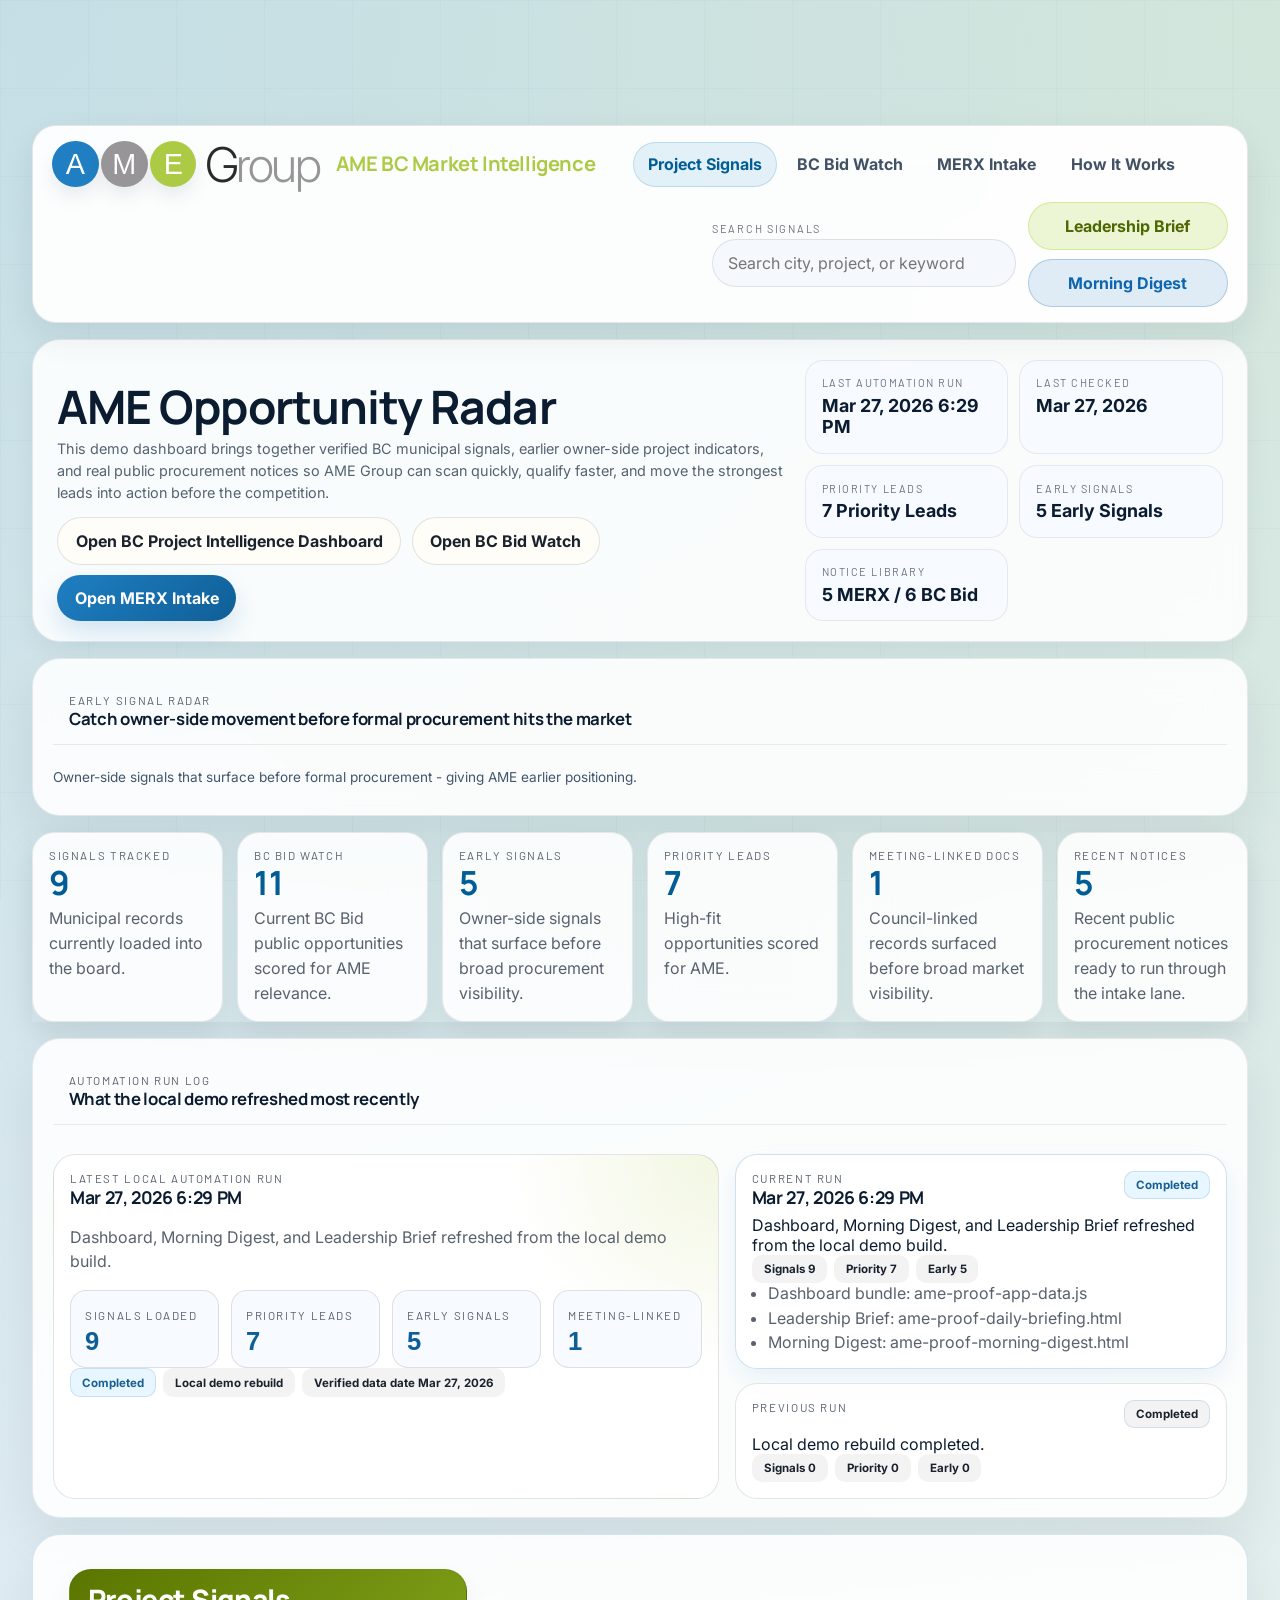
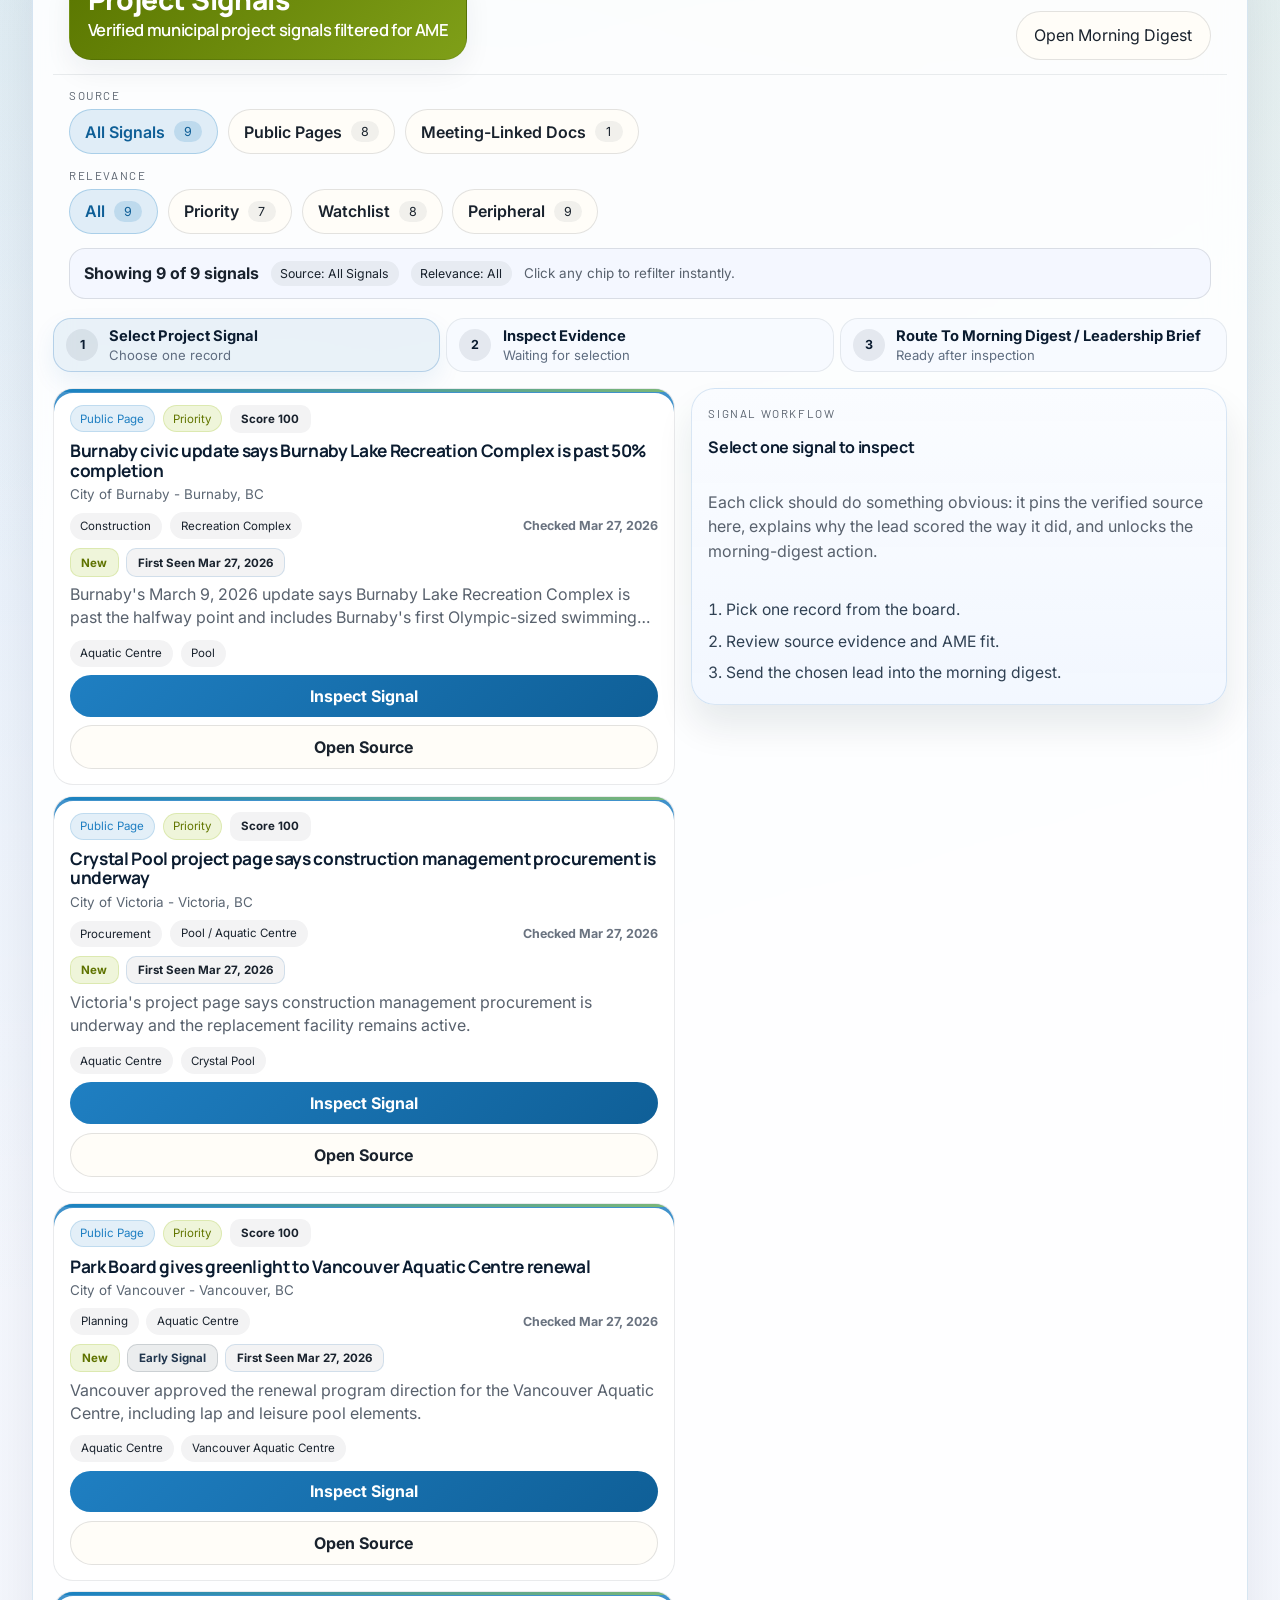
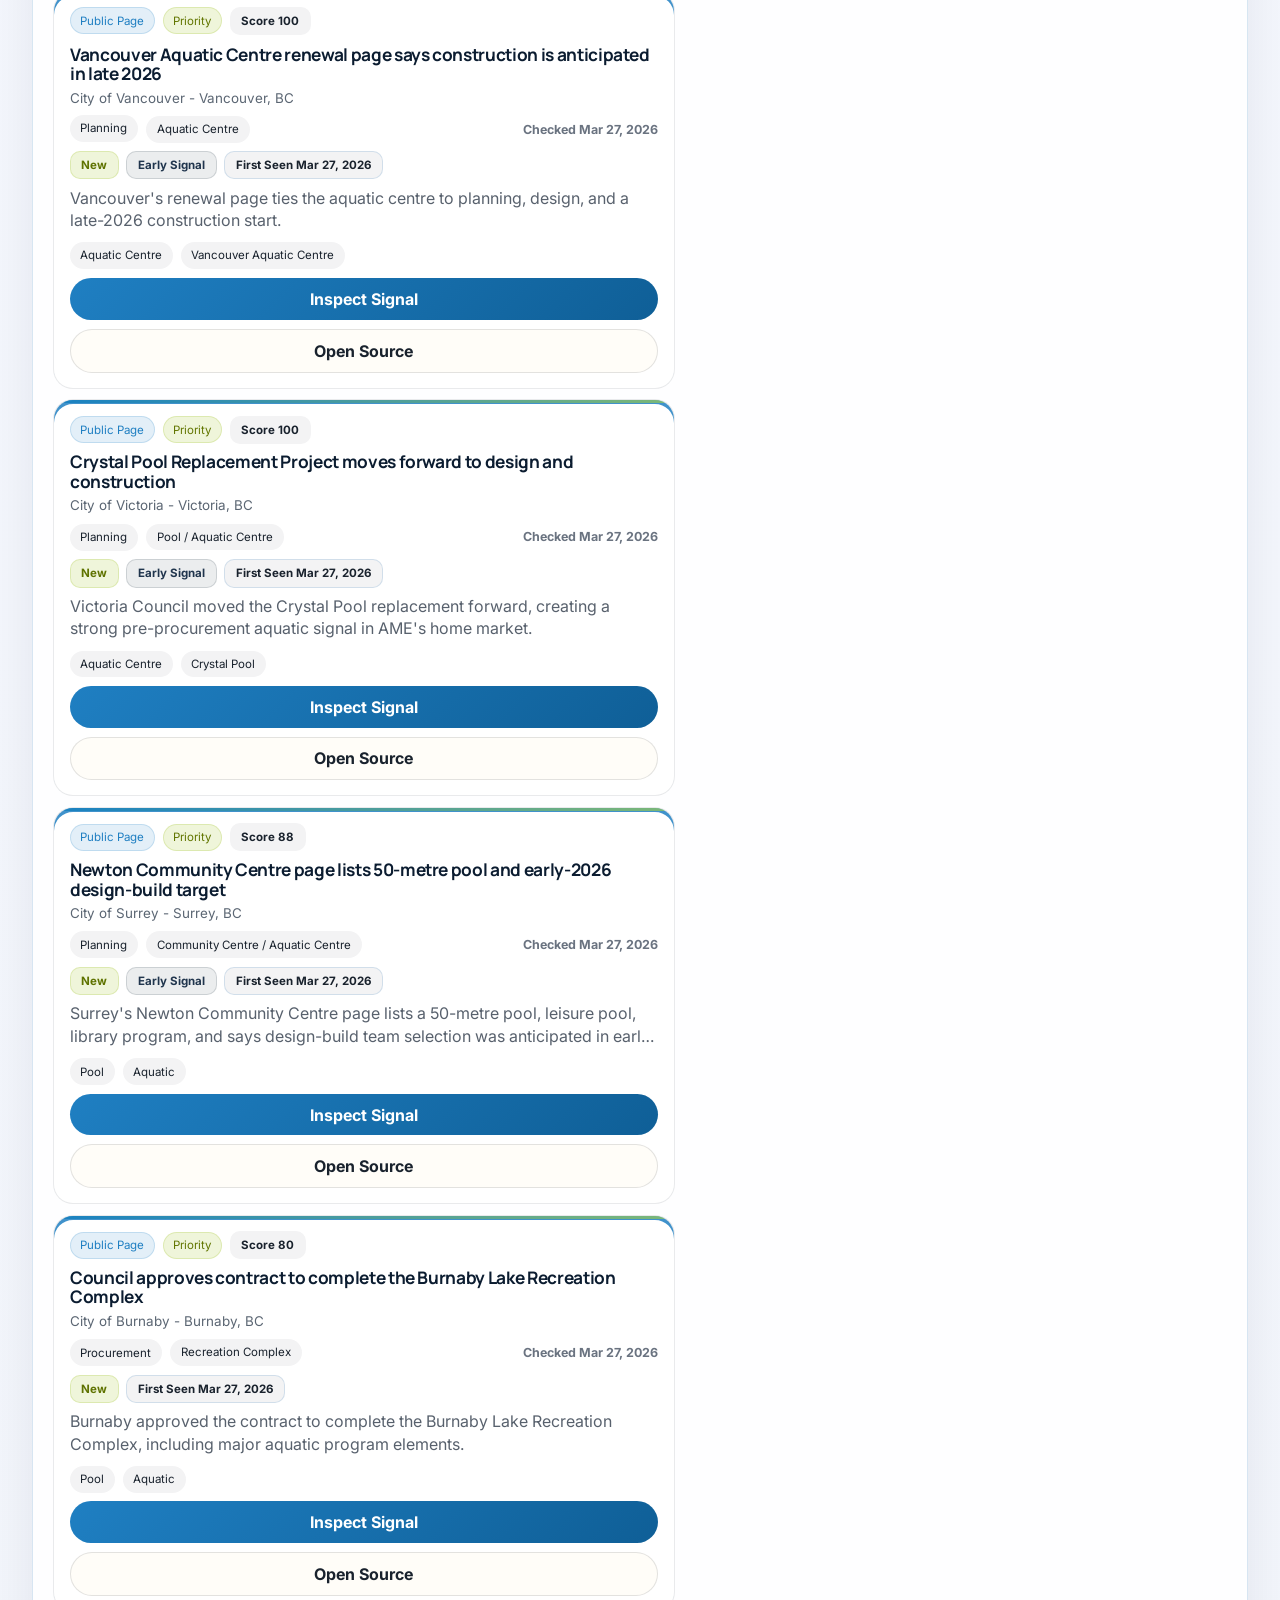
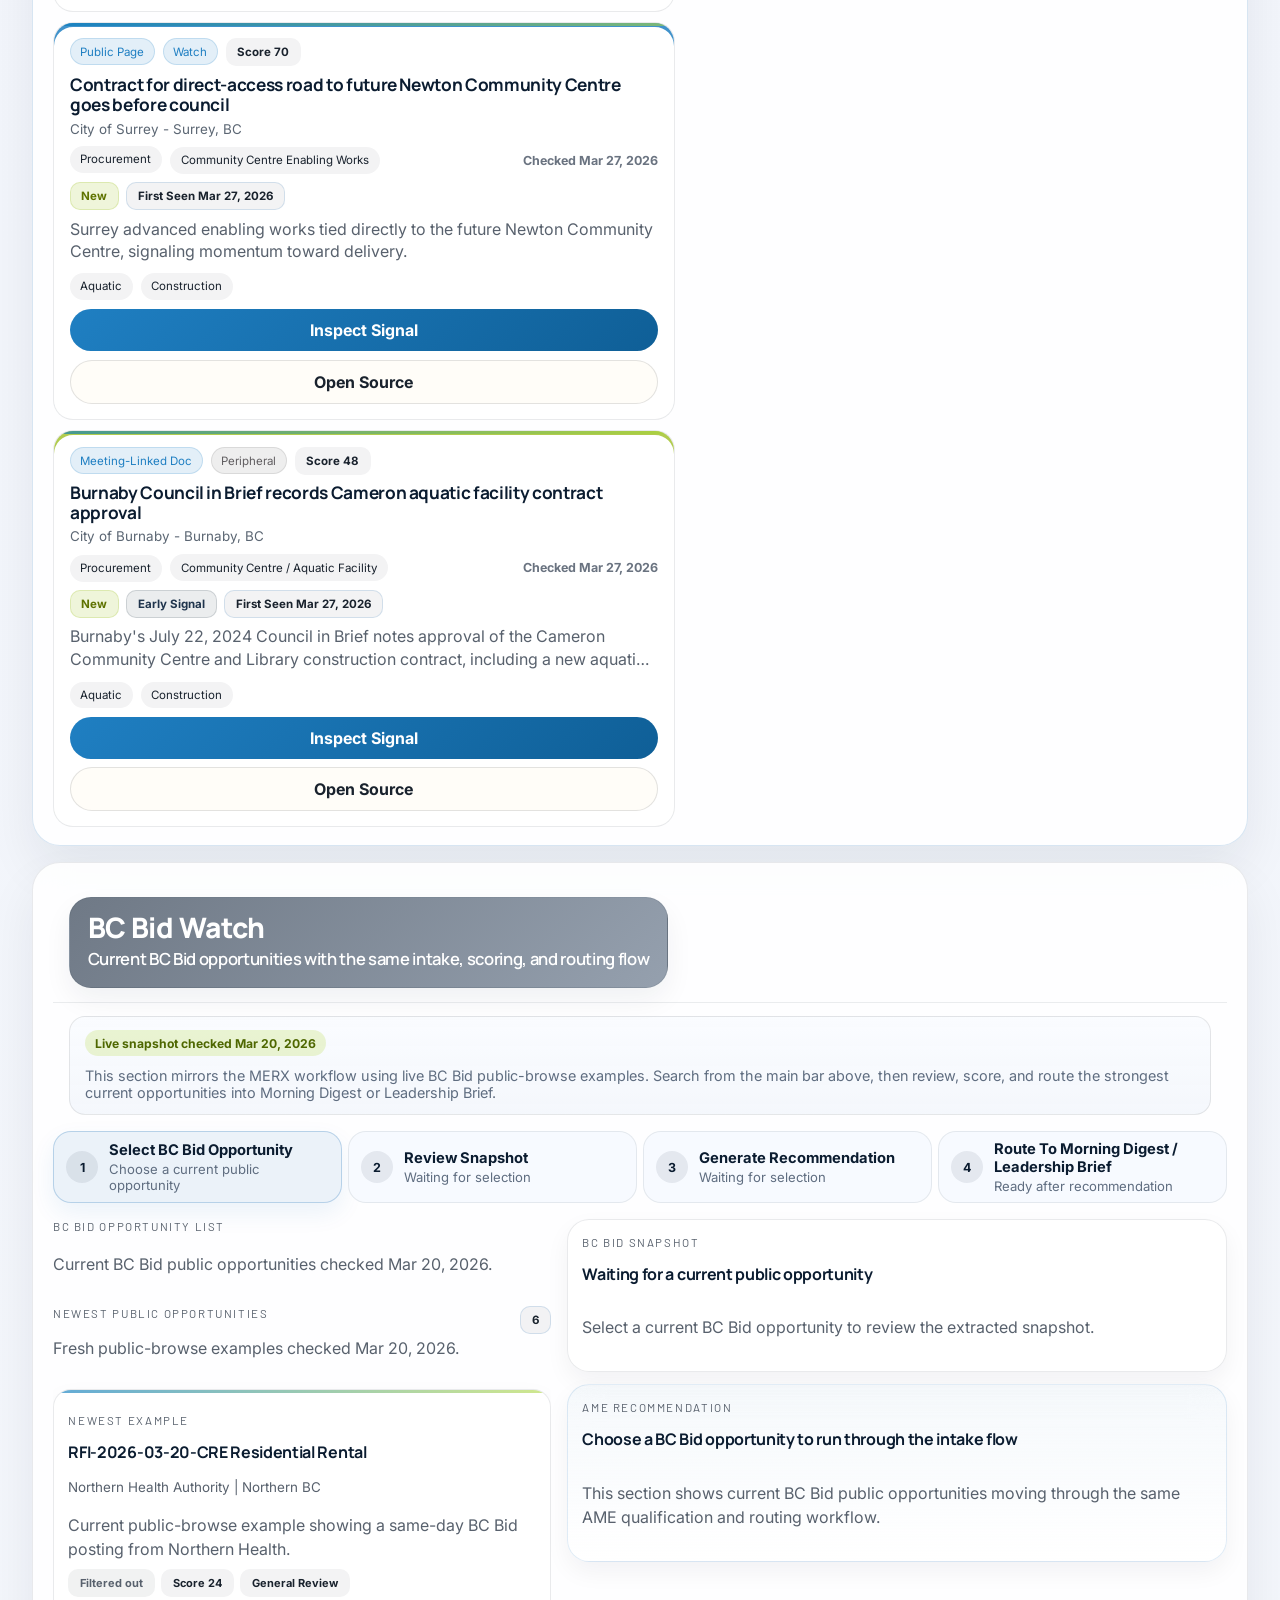
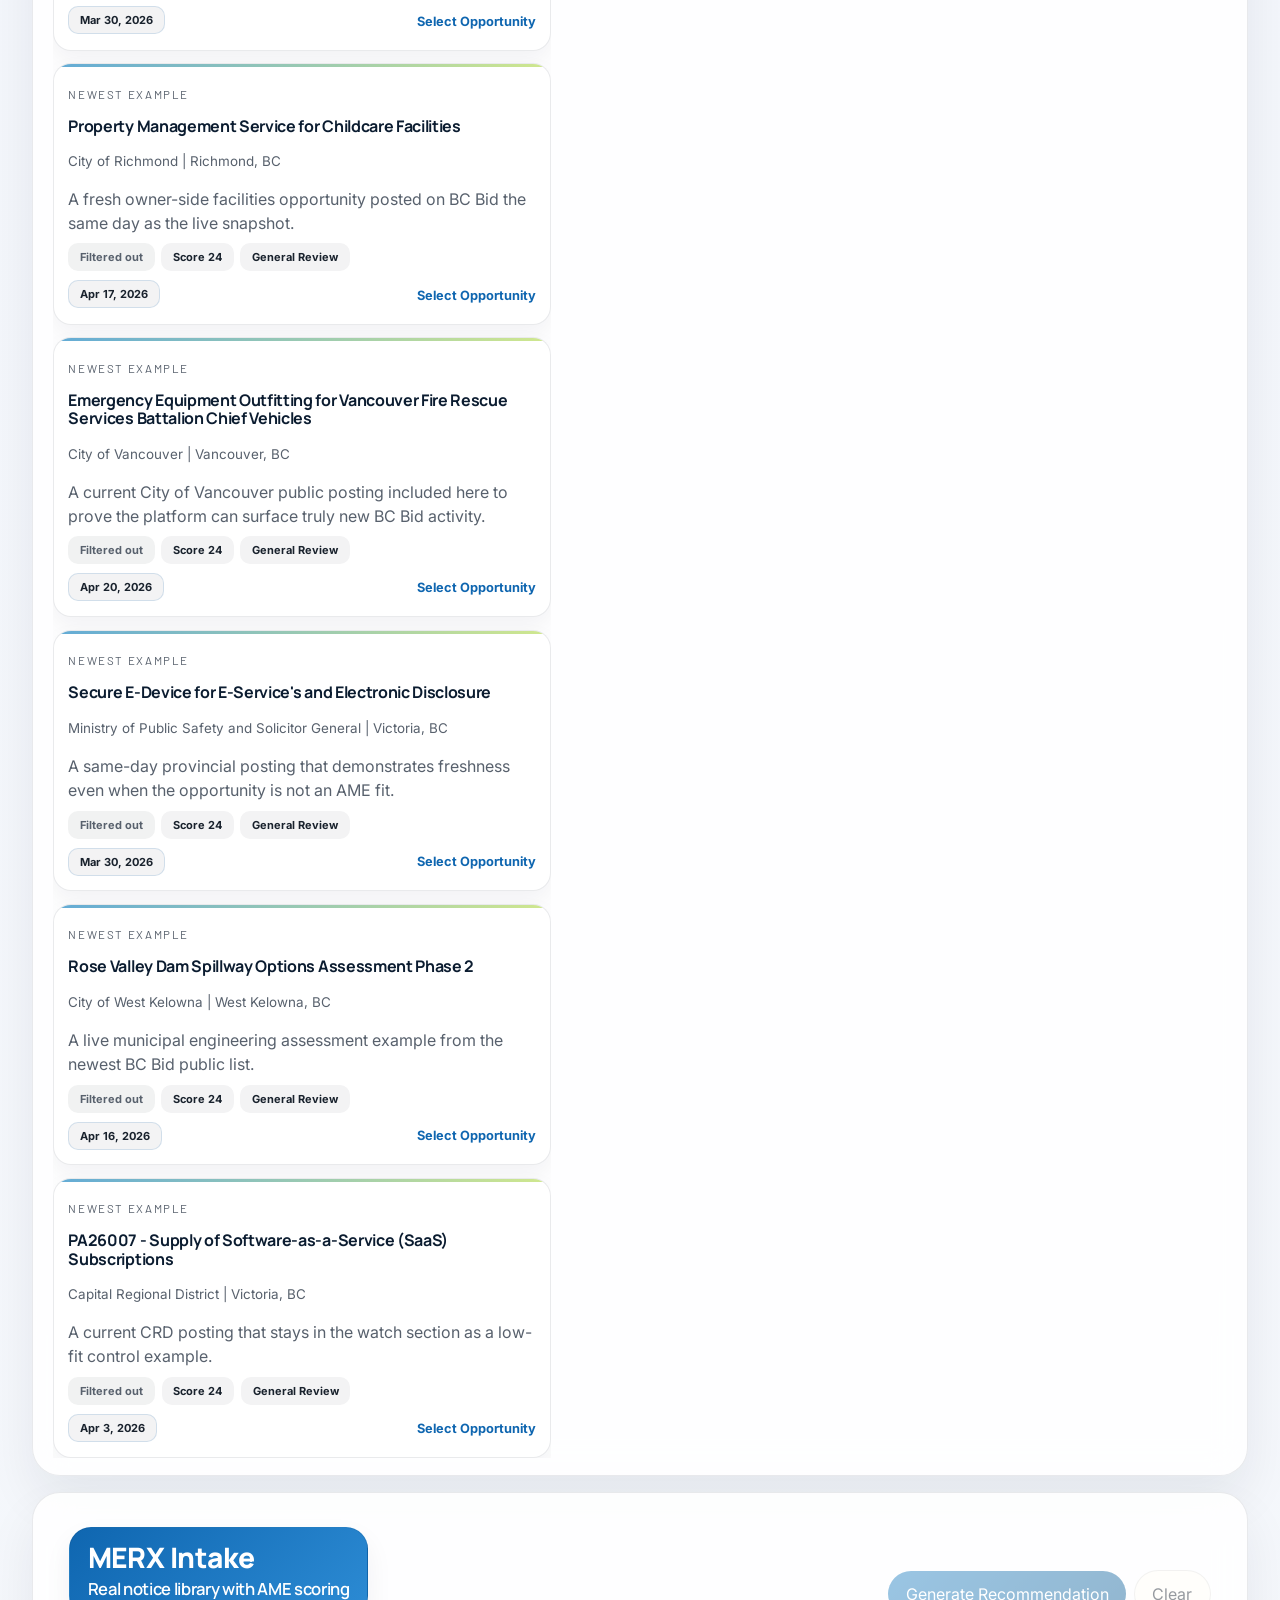
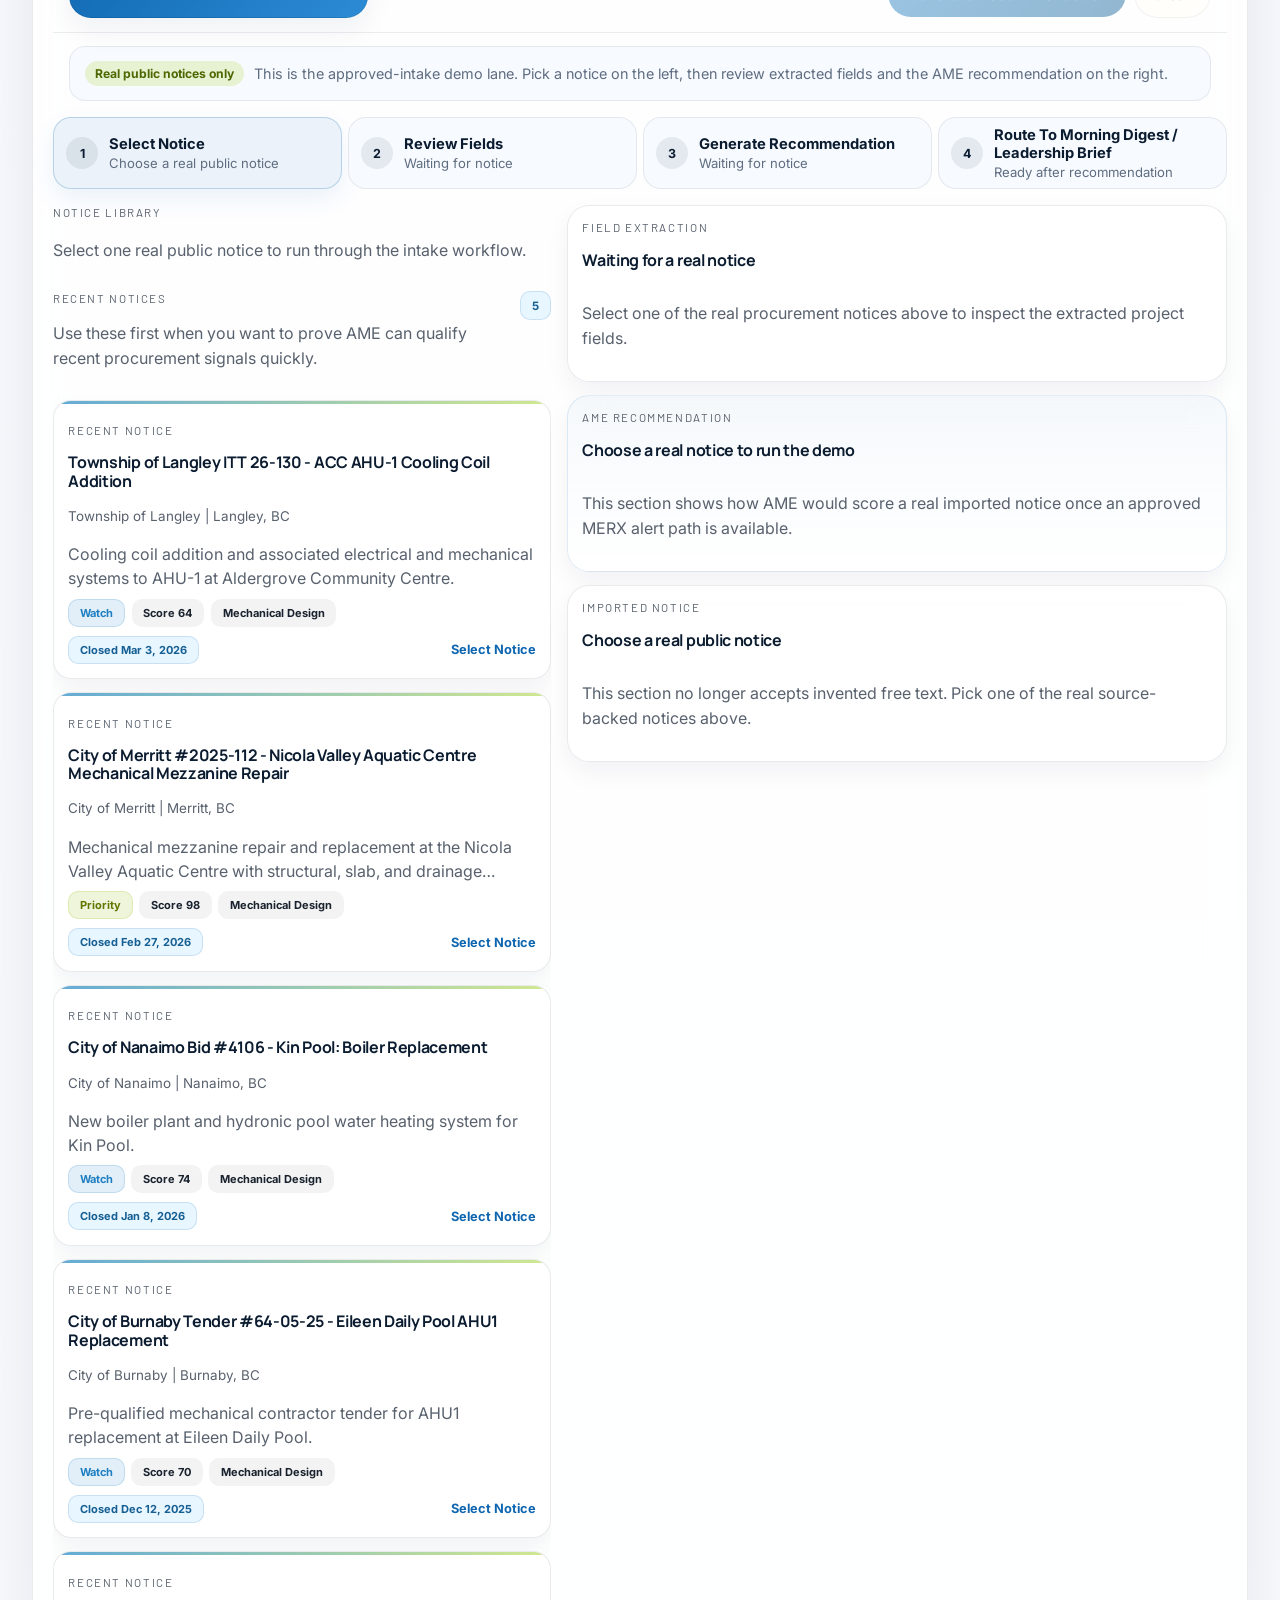
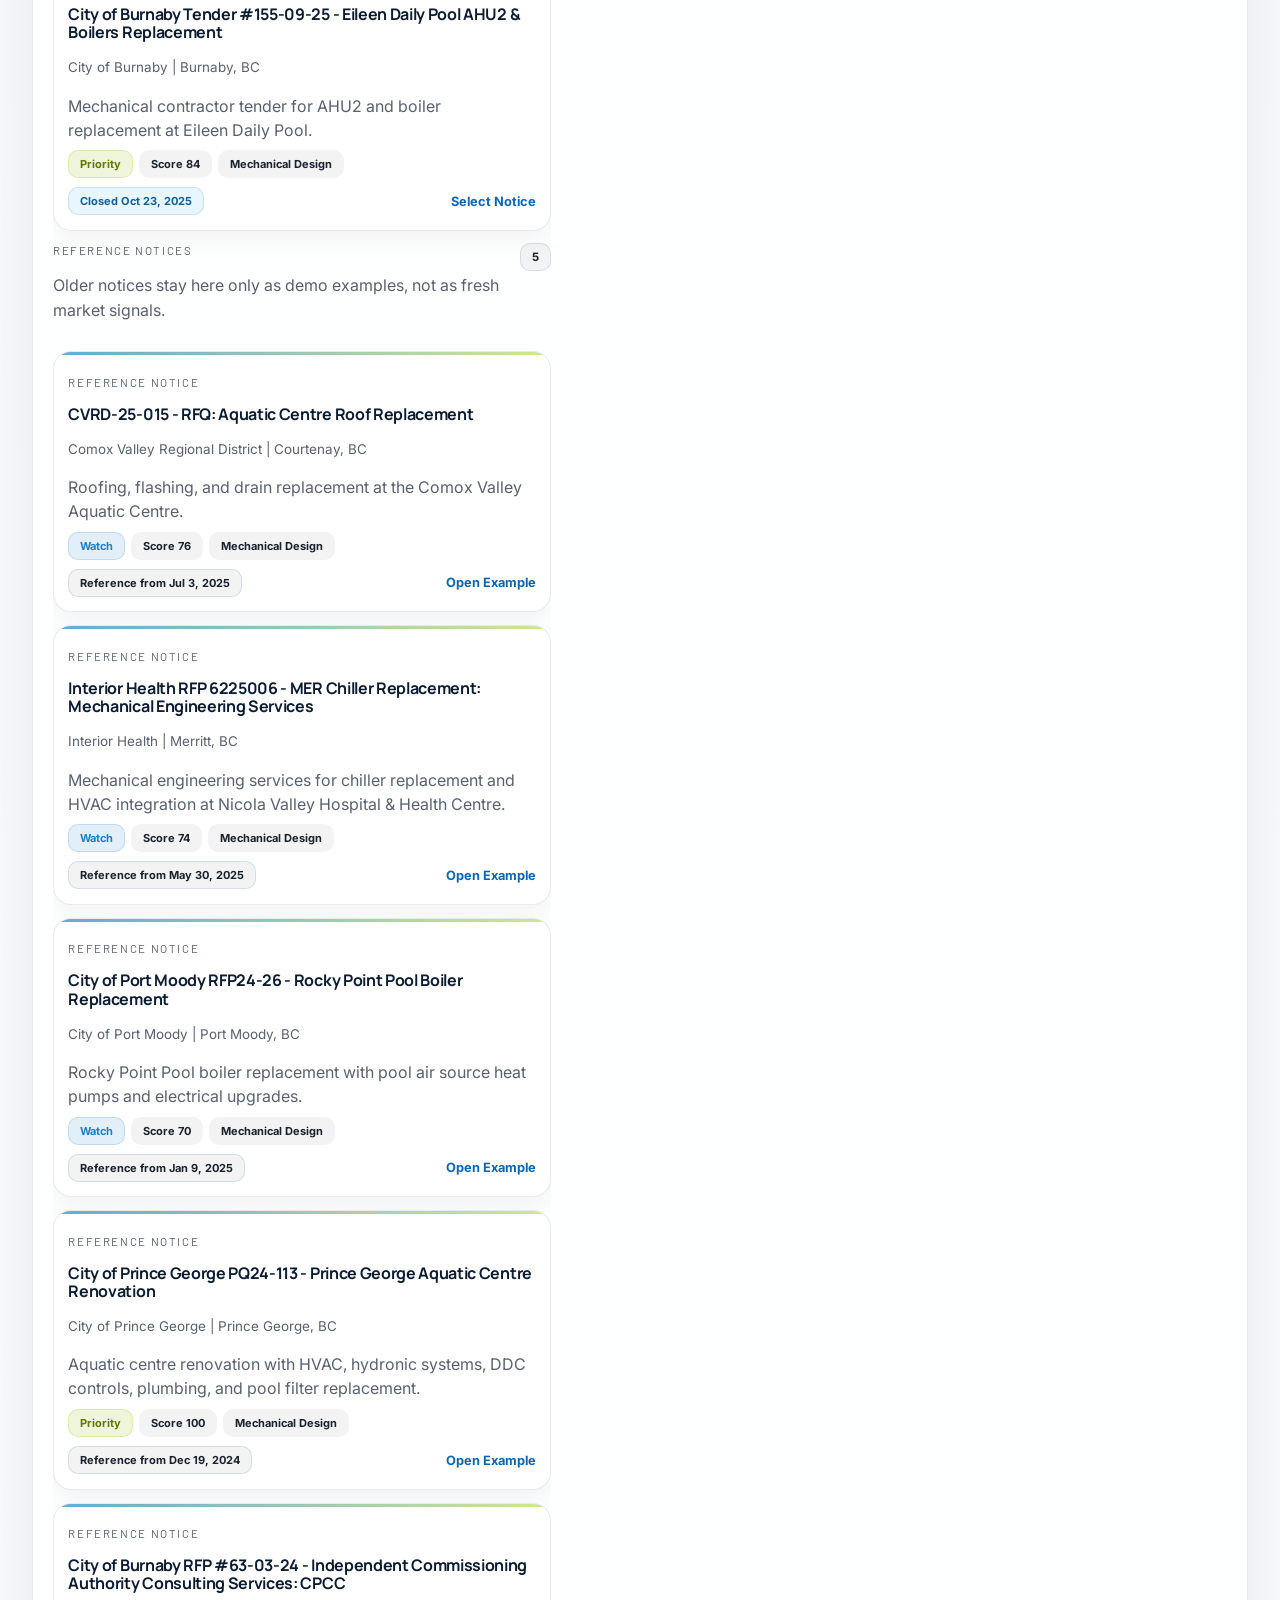
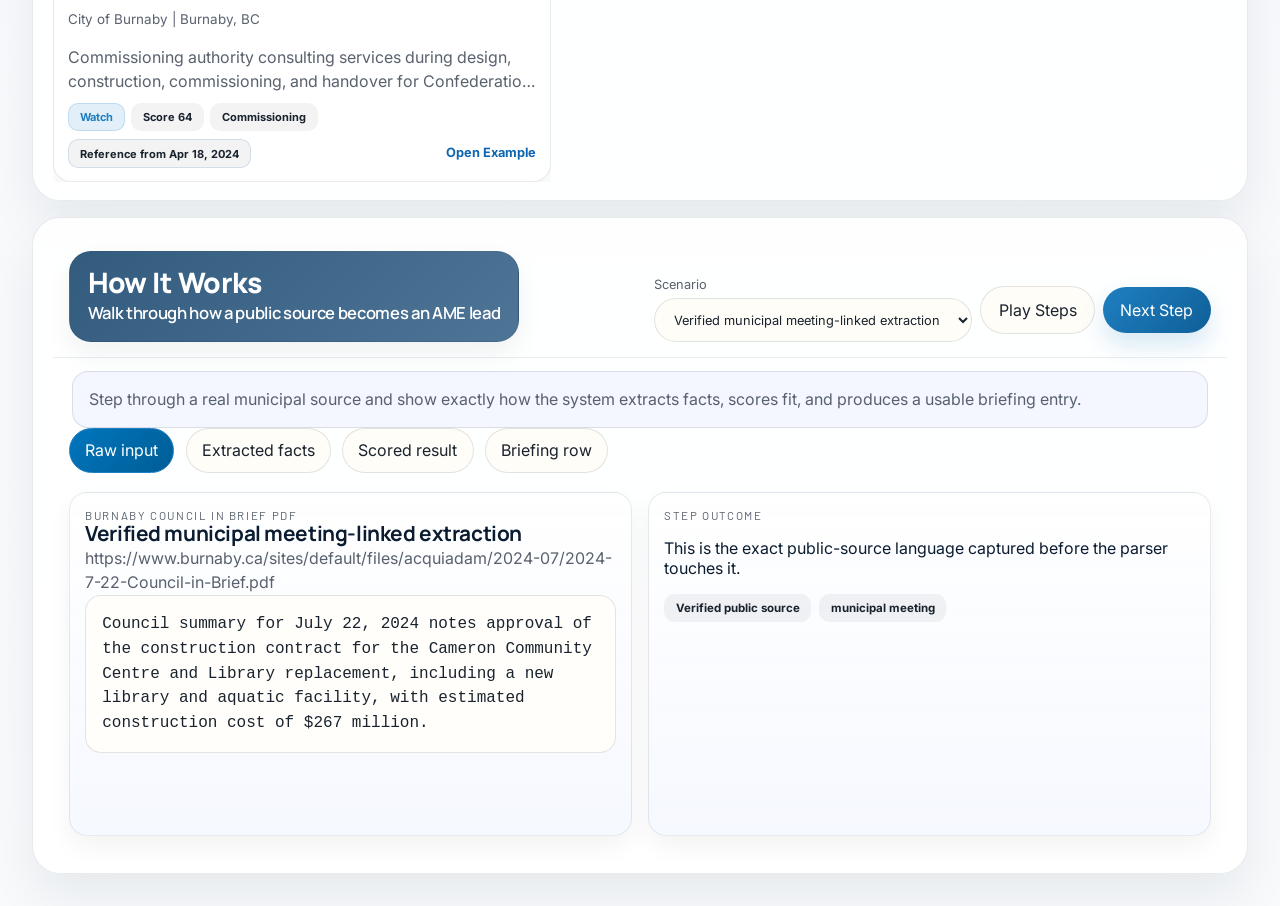
==== index.html @ ee7cc24f "Clean up dashboard and BC Bid copy" ====
<!doctype html>
<html lang="en">
<head>
  <meta charset="UTF-8" />
  <meta name="viewport" content="width=device-width, initial-scale=1.0" />
  <title>AME Project Intelligence Demo</title>
  <meta
    name="description"
    content="Verified municipal intelligence proof of concept for AME Group with workflow automation and a MERX import lane."
  />
  <link rel="preconnect" href="https://fonts.googleapis.com" />
  <link rel="preconnect" href="https://fonts.gstatic.com" crossorigin />
  <link href="https://fonts.googleapis.com/css2?family=Barlow:wght@500;600;700&family=Inter:wght@400;500;600;700&family=Manrope:wght@700;800&display=swap" rel="stylesheet" />
  <link rel="stylesheet" href="styles.css?v=20260327-05" />
  <link rel="stylesheet" href="dashboard-fixes.css?v=20260327-04" />
</head>
<body>
  <header class="shell-topbar">
    <div class="shell-topbar-branding">
      <div class="shell-topbar-logo">
        <div class="logo-mark" aria-label="AME Group logo">
          <span class="logo-disc disc-a">A</span>
          <span class="logo-disc disc-m">M</span>
          <span class="logo-disc disc-e">E</span>
          <span class="logo-word"><span class="logo-g">G</span><span class="logo-rest">roup</span></span>
        </div>
      </div>
      <div class="shell-topbar-brand">
        <h1>AME BC Market Intelligence</h1>
      </div>
    </div>

    <nav class="shell-topbar-nav" aria-label="Primary sections">
      <button class="top-nav-link is-active" type="button" data-section-target="feed">Project Signals</button>
      <button class="top-nav-link" type="button" data-section-target="bcbid">BC Bid Watch</button>
      <button class="top-nav-link" type="button" data-section-target="merx">MERX Intake</button>
      <button class="top-nav-link" type="button" data-section-target="workflow">How It Works</button>
    </nav>

    <div class="shell-topbar-actions">
      <label class="topbar-search" aria-label="Search project signals">
        <span class="search-label">Search signals</span>
        <input id="searchFilter" type="search" placeholder="Search city, project, or keyword" />
      </label>
      <div class="topbar-cta-stack">
        <a id="topCtaBriefing" class="ghost-button top-cta top-cta-briefing" href="artifacts/ame-proof-daily-briefing.html" target="_blank" rel="noreferrer">Leadership Brief</a>
        <a id="topCtaDigest" class="ghost-button top-cta top-cta-digest" href="artifacts/ame-proof-morning-digest.html" target="_blank" rel="noreferrer">Morning Digest</a>
      </div>
    </div>
  </header>

  <div class="dashboard-shell">
    <main class="shell-canvas">
      <section class="welcome-panel panel">
        <div class="welcome-copy">
          <h2>AME Opportunity Radar</h2>
          <p class="lede">This demo dashboard brings together verified BC municipal signals, earlier owner-side project indicators, and real public procurement notices so AME Group can scan quickly, qualify faster, and move the strongest leads into action before the competition.</p>
          <div class="compact-actions">
            <button class="ghost-button hero-button" type="button" data-nav-target="feed">Open BC Project Intelligence Dashboard</button>
            <button class="ghost-button hero-button" type="button" data-nav-target="bcbid">Open BC Bid Watch</button>
            <button class="primary-button hero-button" type="button" data-nav-target="merx">Open MERX Intake</button>
          </div>
        </div>

        <div class="welcome-meta">
          <div class="metric-chip">
            <span class="metric-chip-label">Last Automation Run</span>
            <strong id="heroLastRun">Loading</strong>
          </div>
          <div class="metric-chip">
            <span class="metric-chip-label">Last Checked</span>
            <strong id="heroLastChecked">Loading</strong>
          </div>
          <div class="metric-chip">
            <span class="metric-chip-label">Priority Leads</span>
            <strong id="heroPriorityCount">0 Priority Leads</strong>
          </div>
          <div class="metric-chip">
            <span class="metric-chip-label">Early Signals</span>
            <strong id="heroEarlyCount">0 Early Signals</strong>
          </div>
          <div class="metric-chip">
            <span class="metric-chip-label">Notice Library</span>
            <strong id="heroMerxCount">0</strong>
          </div>
        </div>
      </section>

      <section class="early-radar-panel panel">
        <div class="section-head section-head-stack">
          <div>
            <p class="section-tag">Early Signal Radar</p>
            <h3>Catch owner-side movement before formal procurement hits the market</h3>
          </div>
        </div>
        <div class="early-radar-intro">
          <p class="early-radar-summary-copy">Owner-side signals that surface before formal procurement - giving AME earlier positioning.</p>
        </div>
        <div id="earlySignalGrid" class="early-signal-grid"></div>
      </section>

      <section class="metric-panel">
        <div id="truthStrip" class="truth-strip"></div>
      </section>

      <section class="run-history-panel panel">
        <div class="section-head">
          <div>
            <p class="section-tag">Automation Run Log</p>
            <h3>What the local demo refreshed most recently</h3>
          </div>
        </div>
        <div class="run-history-layout">
          <div id="runHistorySummary" class="run-history-summary"></div>
          <div id="runHistoryList" class="run-history-list"></div>
        </div>
      </section>

      <section id="workspaceFeed" class="workspace-panel panel is-active" data-section="feed">
        <div class="section-head section-head-stack">
          <div>
            <p class="section-tag">Project Signals</p>
            <h3>Verified municipal project signals filtered for AME</h3>
          </div>
          <div class="feed-head-actions">
            <a id="feedOpenDigest" class="ghost-button" href="artifacts/ame-proof-morning-digest.html" target="_blank" rel="noreferrer">Open Morning Digest</a>
          </div>
        </div>

        <div class="filter-workbench">
          <div class="filter-group">
            <p class="detail-label">Source</p>
            <div id="sourceFilterChips" class="filter-chip-row"></div>
          </div>
          <div class="filter-group">
            <p class="detail-label">Relevance</p>
            <div id="priorityFilterChips" class="filter-chip-row"></div>
          </div>
          <div id="filterStatus" class="filter-status"></div>
        </div>

        <div id="signalSteps" class="flow-strip signal-steps"></div>

        <div class="feed-layout">
          <div id="recordGrid" class="record-grid"></div>
          <aside id="signalInspector" class="signal-inspector"></aside>
        </div>
      </section>

      <section id="workspaceBcbid" class="workspace-panel panel" data-section="bcbid">
        <div class="section-head section-head-stack">
          <div>
            <p class="section-tag">BC Bid Watch</p>
            <h3>Current BC Bid opportunities with the same intake, scoring, and routing flow</h3>
          </div>
        </div>

        <div class="merx-strip merx-strip-bcbid">
          <span class="merx-strip-pill">Live snapshot checked Mar 20, 2026</span>
          <span class="merx-strip-copy">This section mirrors the MERX workflow using live BC Bid public-browse examples. Search from the main bar above, then review, score, and route the strongest current opportunities into Morning Digest or Leadership Brief.</span>
        </div>

        <div id="bcbidSteps" class="flow-strip merx-steps"></div>

        <div class="merx-board">
          <section class="merx-library">
            <div class="merx-library-head">
              <p class="detail-label">BC Bid opportunity list</p>
              <p id="bcbidStatus" class="empty-copy">Current BC Bid public opportunities scored for AME relevance.</p>
            </div>
            <div id="bcbidOptions" class="merx-notice-list"></div>
          </section>
          <section class="merx-detail-stack">
            <div id="bcbidFields" class="sandbox-result"></div>
            <div id="bcbidResult" class="sandbox-result"></div>
          </section>
        </div>
      </section>

      <section id="workspaceMerx" class="workspace-panel panel" data-section="merx">
        <div class="section-head section-head-stack">
          <div>
            <p class="section-tag">MERX Intake</p>
            <h3>Real notice library with AME scoring</h3>
          </div>
          <div class="workflow-actions">
            <button id="classifyMerx" class="primary-button" type="button">Generate Recommendation</button>
            <button id="clearMerx" class="ghost-button" type="button">Clear</button>
          </div>
        </div>

        <div class="merx-strip">
          <span class="merx-strip-pill">Real public notices only</span>
          <span class="merx-strip-copy">This is the approved-intake demo lane. Pick a notice on the left, then review extracted fields and the AME recommendation on the right.</span>
        </div>

        <div id="merxSteps" class="flow-strip merx-steps"></div>

        <div class="merx-board">
          <section class="merx-library">
            <div class="merx-library-head">
              <p class="detail-label">Notice Library</p>
              <p class="empty-copy">Select one real public notice to run through the intake workflow.</p>
            </div>
            <div id="merxDemoOptions" class="merx-notice-list"></div>
          </section>
          <section class="merx-detail-stack">
            <div id="merxFields" class="sandbox-result"></div>
            <div id="merxResult" class="sandbox-result"></div>
            <div id="merxRaw" class="sandbox-result"></div>
          </section>
        </div>
      </section>

      <section id="workspaceWorkflow" class="workspace-panel panel" data-section="workflow">
        <div class="section-head section-head-stack">
          <div>
            <p class="section-tag">How It Works</p>
            <h3>Walk through how a public source becomes an AME lead</h3>
          </div>
          <div class="workflow-actions">
            <label>
              Scenario
              <select id="workflowSelect"></select>
            </label>
            <button id="playWorkflow" class="ghost-button" type="button">Play Steps</button>
            <button id="nextWorkflow" class="primary-button" type="button">Next Step</button>
          </div>
        </div>

        <div class="workflow-intro">
          <p>Step through a real municipal source and show exactly how the system extracts facts, scores fit, and produces a usable briefing entry.</p>
        </div>

        <div id="stageButtons" class="stage-buttons"></div>

        <div class="workflow-layout">
          <article class="workflow-card">
            <p id="workflowMode" class="section-tag"></p>
            <h4 id="workflowTitle" class="workflow-title"></h4>
            <p id="workflowSource" class="workflow-source"></p>
            <pre id="workflowBody" class="workflow-body"></pre>
          </article>
          <article id="workflowMeta" class="workflow-card workflow-meta"></article>
        </div>
      </section>

    </main>
  </div>

  <script src="data/ame-proof-app-data.js?v=20260327-05"></script>
  <script src="script.js?v=20260327-05"></script>
</body>
</html>
---- styles.css ----
:root {
  --paper: #f3efe5;
  --paper-strong: #fffdf8;
  --ink: #19222d;
  --muted: #58616d;
  --line: rgba(25, 34, 45, 0.12);
  --line-strong: rgba(25, 34, 45, 0.2);
  --blue: #1f7fc2;
  --blue-deep: #0f5f97;
  --gray: #989598;
  --green: #adca45;
  --shadow: 0 18px 40px rgba(25, 34, 45, 0.08);
  --radius-xl: 28px;
  --radius-lg: 22px;
  --radius-md: 16px;
  --radius-sm: 12px;
}

* {
  box-sizing: border-box;
}

html {
  scroll-behavior: smooth;
}

body {
  margin: 0;
  min-height: 100vh;
  color: var(--ink);
  font-family: "Aptos", "Segoe UI", sans-serif;
  background:
    radial-gradient(circle at top left, rgba(31, 127, 194, 0.18), transparent 25%),
    radial-gradient(circle at top right, rgba(173, 202, 69, 0.15), transparent 24%),
    linear-gradient(180deg, #eeeadf 0%, #f4f1e9 34%, #f8f6f0 100%);
}

body::before {
  content: "";
  position: fixed;
  inset: 0;
  pointer-events: none;
  background-image:
    linear-gradient(rgba(31, 127, 194, 0.03) 1px, transparent 1px),
    linear-gradient(90deg, rgba(31, 127, 194, 0.03) 1px, transparent 1px);
  background-size: 88px 88px;
}

button,
input,
select,
textarea {
  font: inherit;
}

.page-shell {
  width: min(1280px, calc(100vw - 2rem));
  margin: 0 auto;
  padding: 1rem 0 2rem;
  position: relative;
}

.panel,
.topbar {
  border: 1px solid var(--line);
  border-radius: var(--radius-xl);
  background: rgba(255, 253, 248, 0.84);
  box-shadow: var(--shadow);
  backdrop-filter: blur(16px);
}

.topbar {
  padding: 1rem 1.2rem;
  display: grid;
  grid-template-columns: auto 1fr auto;
  align-items: center;
  gap: 1rem;
}

.brand-lockup,
.brand-copy,
.detail-head,
.merx-input-wrap,
.snapshot-head {
  display: grid;
  gap: 0.35rem;
}

.brand-lockup {
  grid-template-columns: auto 1fr;
  align-items: center;
  gap: 1rem;
}

.topbar-logo {
  display: flex;
  align-items: center;
}

.brand-copy-centered {
  justify-items: center;
  text-align: center;
}

.brand-copy h1,
h2,
h3,
h4 {
  margin: 0;
  font-family: "Bahnschrift", "Arial Narrow", sans-serif;
  font-weight: 700;
  letter-spacing: -0.02em;
}

.brand-copy h1 {
  font-size: clamp(1.9rem, 3vw, 2.8rem);
}

.brand-subtitle,
.lede,
.metric-note,
.record-fact,
.record-meta,
.detail-block p,
.workflow-intro p,
.workflow-source,
.brief-row p,
.empty-copy,
.artifact-preview,
.detail-kicker,
.brief-fact {
  color: var(--muted);
  line-height: 1.55;
}

.eyebrow,
.section-tag,
.metric-label,
.detail-label {
  margin: 0;
  text-transform: uppercase;
  letter-spacing: 0.14em;
  font-size: 0.72rem;
  color: var(--muted);
}

.logo-mark {
  display: flex;
  align-items: center;
  gap: 0.16rem;
  flex-wrap: nowrap;
}

.logo-disc {
  width: 4.2rem;
  height: 4.2rem;
  border-radius: 999px;
  display: inline-flex;
  align-items: center;
  justify-content: center;
  color: #ffffff;
  font-family: "Bahnschrift", "Arial Narrow", sans-serif;
  font-size: 2.6rem;
  line-height: 1;
}

.disc-a {
  background: var(--blue);
}

.disc-m {
  background: var(--gray);
}

.disc-e {
  background: var(--green);
}

.logo-word {
  margin-left: 0.3rem;
  font-size: clamp(2rem, 4vw, 4.2rem);
  line-height: 0.86;
  font-weight: 300;
  letter-spacing: -0.05em;
}

.logo-g {
  color: #2a2a2a;
}

.logo-rest {
  color: var(--gray);
}

.top-actions,
.filters,
.workflow-actions,
.demo-path,
.chip-row,
.card-topline,
.brief-topline,
.detail-footer,
.brief-footer {
  display: flex;
  flex-wrap: wrap;
  gap: 0.48rem;
  align-items: center;
}

.page {
  display: grid;
  gap: 1rem;
  margin-top: 1rem;
}

.overview {
  padding: 1.3rem;
  display: grid;
  gap: 1.1rem;
}

.overview-toolbar {
  display: grid;
  grid-template-columns: 0.9fr 1.4fr;
  gap: 1rem;
  align-items: start;
}

h2 {
  font-size: clamp(1.6rem, 3.1vw, 2.5rem);
  line-height: 0.98;
  max-width: 17ch;
}

.demo-path {
  display: grid;
  grid-template-columns: repeat(4, minmax(0, 1fr));
  align-self: stretch;
}

.path-step {
  min-height: 5.6rem;
  padding: 1rem;
  border: 1px solid var(--line);
  border-radius: var(--radius-lg);
  background: rgba(255, 255, 255, 0.72);
  color: var(--ink);
  text-align: left;
  cursor: pointer;
  transition: transform 160ms ease, border-color 160ms ease, box-shadow 160ms ease;
}

.path-step:hover,
.path-step:focus-visible {
  transform: translateY(-2px);
  border-color: rgba(31, 127, 194, 0.3);
  box-shadow: 0 10px 22px rgba(31, 127, 194, 0.08);
}

.path-step-number {
  display: block;
  font-size: 0.8rem;
  letter-spacing: 0.14em;
  text-transform: uppercase;
  color: var(--blue);
}

.path-step-label {
  display: block;
  margin-top: 0.45rem;
  font-size: 1rem;
  font-weight: 700;
}

.truth-strip,
.featured-grid {
  display: grid;
  gap: 0.9rem;
}

.truth-strip {
  grid-template-columns: repeat(4, minmax(0, 1fr));
}

.run-history-panel {
  padding: 1.2rem;
  display: grid;
  gap: 1rem;
}

.guided-tour-banner {
  padding: 1.25rem;
  display: grid;
  grid-template-columns: minmax(0, 1fr) auto;
  gap: 1rem;
  align-items: center;
  background:
    radial-gradient(circle at top right, rgba(15, 102, 176, 0.09), transparent 30%),
    linear-gradient(135deg, rgba(255, 255, 255, 0.96), rgba(242, 247, 255, 0.96));
}

.guided-tour-banner .lede {
  max-width: 52rem;
}

.guided-tour-banner-actions {
  display: flex;
  flex-wrap: wrap;
  gap: 0.75rem;
  align-items: center;
  justify-content: flex-end;
}

.run-history-layout {
  display: grid;
  grid-template-columns: minmax(0, 1.15fr) minmax(320px, 0.85fr);
  gap: 1rem;
}

.run-history-summary,
.run-history-list {
  display: grid;
  gap: 0.85rem;
}

.run-history-card,
.run-history-item {
  border: 1px solid var(--line);
  border-radius: var(--radius-lg);
  background: rgba(255, 255, 255, 0.82);
  padding: 1rem;
}

.run-history-card-primary {
  background:
    radial-gradient(circle at top right, rgba(173, 202, 69, 0.16), transparent 28%),
    rgba(255, 255, 255, 0.92);
}

.run-history-kpis {
  display: grid;
  grid-template-columns: repeat(4, minmax(0, 1fr));
  gap: 0.75rem;
}

.run-kpi {
  padding: 0.82rem 0.88rem;
  border-radius: var(--radius-md);
  border: 1px solid var(--line);
  background: rgba(247, 250, 255, 0.94);
}

.run-kpi strong {
  display: block;
  margin-top: 0.28rem;
  font-family: "Bahnschrift", "Arial Narrow", sans-serif;
  font-size: 1.6rem;
  line-height: 1;
  color: var(--blue-deep);
}

.run-history-item-head {
  display: flex;
  align-items: flex-start;
  justify-content: space-between;
  gap: 0.8rem;
}

.run-history-item h4,
.run-history-card h4 {
  font-size: 1.1rem;
}

.run-history-copy {
  margin: 0.4rem 0 0;
}

.run-history-output-list {
  margin: 0;
  padding-left: 1rem;
  color: var(--muted);
}

.run-history-output-list li + li {
  margin-top: 0.28rem;
}

.run-history-item.is-latest {
  border-color: rgba(15, 102, 176, 0.2);
  box-shadow: 0 10px 24px rgba(15, 102, 176, 0.08);
}

.featured-grid {
  grid-template-columns: repeat(4, minmax(0, 1fr));
}

.truth-card,
.record-card,
.workflow-card,
.brief-row,
.featured-card,
.sandbox-result,
.workspace-nav {
  border: 1px solid var(--line);
  border-radius: var(--radius-lg);
  background: rgba(255, 255, 255, 0.78);
}

.truth-card {
  padding: 1rem;
}

.metric-value {
  display: block;
  margin-top: 0.45rem;
  font-family: "Bahnschrift", "Arial Narrow", sans-serif;
  font-size: clamp(1.85rem, 4vw, 2.7rem);
}

.section-head {
  padding: 1.15rem 1.2rem 0;
  display: flex;
  align-items: flex-start;
  justify-content: space-between;
  gap: 1rem;
}

.section-head-stack {
  align-items: flex-end;
}

.compact-head {
  padding: 0;
}

.workspace-nav {
  padding: 0.6rem;
  display: flex;
  gap: 0.65rem;
  flex-wrap: wrap;
}

.workspace-tab,
.stage-button,
.primary-button,
.ghost-button {
  border-radius: 999px;
  cursor: pointer;
  transition: transform 150ms ease, box-shadow 150ms ease, background 150ms ease, color 150ms ease;
}

.workspace-tab,
.stage-button,
.ghost-button {
  border: 1px solid var(--line);
  background: var(--paper-strong);
  color: var(--ink);
}

.workspace-tab {
  padding: 0.8rem 1rem;
  font-weight: 600;
}

.workspace-tab.is-active,
.stage-button.is-active {
  background: var(--blue);
  border-color: var(--blue);
  color: #ffffff;
}

.primary-button,
.ghost-button {
  padding: 0.82rem 1.1rem;
  text-decoration: none;
  display: inline-flex;
  align-items: center;
  justify-content: center;
}

.primary-button {
  border: 0;
  background: linear-gradient(135deg, var(--blue), var(--blue-deep));
  color: #ffffff;
  box-shadow: 0 12px 24px rgba(31, 127, 194, 0.18);
}

.top-cta {
  min-width: 10.75rem;
  min-height: 3rem;
  font-weight: 700;
}

.top-cta-briefing {
  background: rgba(173, 202, 69, 0.2);
  border-color: rgba(173, 202, 69, 0.4);
  color: #5e7000;
}

.workspace-tab:hover,
.stage-button:hover,
.ghost-button:hover,
.primary-button:hover {
  transform: translateY(-1px);
}

.workspace-panel {
  display: none;
}

.workspace-panel.is-active,
.workspace-panel.is-current {
  display: block;
}

.filter-workbench {
  padding: 0 1.2rem 1.2rem;
  display: grid;
  gap: 0.85rem;
}

.filter-group {
  display: grid;
  gap: 0.45rem;
}

.filter-chip-row {
  display: flex;
  flex-wrap: wrap;
  gap: 0.6rem;
}

.filter-chip {
  display: inline-flex;
  align-items: center;
  gap: 0.55rem;
  padding: 0.7rem 0.95rem;
  border: 1px solid var(--line);
  border-radius: 999px;
  background: var(--paper-strong);
  color: var(--ink);
  cursor: pointer;
  transition: transform 150ms ease, border-color 150ms ease, box-shadow 150ms ease, background 150ms ease;
}

.filter-chip:hover {
  transform: translateY(-1px);
  border-color: rgba(31, 127, 194, 0.24);
  box-shadow: 0 8px 18px rgba(31, 127, 194, 0.08);
}

.filter-chip.is-active {
  background: rgba(31, 127, 194, 0.12);
  border-color: rgba(31, 127, 194, 0.28);
  color: var(--blue-deep);
}

.filter-chip-label {
  font-weight: 600;
}

.filter-chip-count {
  min-width: 1.75rem;
  padding: 0.18rem 0.45rem;
  border-radius: 999px;
  background: rgba(25, 34, 45, 0.06);
  text-align: center;
  font-size: 0.78rem;
}

.filter-chip.is-active .filter-chip-count {
  background: rgba(31, 127, 194, 0.18);
}

.filter-status {
  display: flex;
  flex-wrap: wrap;
  gap: 0.7rem;
  align-items: center;
  padding: 0.9rem 1rem;
  border: 1px solid var(--line);
  border-radius: var(--radius-md);
  background: rgba(243, 239, 229, 0.9);
  color: var(--muted);
}

.filter-status strong {
  color: var(--ink);
}

.filter-status-pill {
  display: inline-flex;
  align-items: center;
  padding: 0.32rem 0.62rem;
  border-radius: 999px;
  background: rgba(25, 34, 45, 0.06);
  color: var(--ink);
  font-size: 0.77rem;
}

.filter-status-tip {
  color: var(--muted);
  font-size: 0.84rem;
}

.filters label,
.workflow-actions label,
.merx-input-wrap {
  display: grid;
  gap: 0.35rem;
  color: var(--muted);
  font-size: 0.85rem;
}

.filters select,
.filters input,
.workflow-actions select,
.sandbox-input {
  border: 1px solid var(--line);
  background: var(--paper-strong);
  color: var(--ink);
}

.filters select,
.filters input,
.workflow-actions select {
  min-width: 11rem;
  padding: 0.8rem 0.95rem;
  border-radius: 999px;
}

.search-field input {
  min-width: 18rem;
}

.feed-layout,
.workflow-layout,
.sandbox-layout,
.briefing-layout {
  display: grid;
  gap: 1rem;
  padding: 1.2rem;
}

.feed-layout {
  grid-template-columns: 1.3fr 0.92fr;
}

.feed-layout-single {
  grid-template-columns: 1fr;
}

.workflow-layout,
.sandbox-layout,
.briefing-layout {
  grid-template-columns: repeat(2, minmax(0, 1fr));
}

.record-grid {
  display: grid;
  grid-template-columns: repeat(3, minmax(0, 1fr));
  gap: 0.9rem;
}

.record-card,
.featured-card {
  width: 100%;
  text-align: left;
}

.record-card {
  padding: 1rem;
  display: grid;
  gap: 0.38rem;
  transition: transform 160ms ease, border-color 160ms ease, box-shadow 160ms ease;
}

.record-card-toggle,
.featured-card {
  width: 100%;
  padding: 0;
  text-align: left;
  display: grid;
  gap: 0.38rem;
  background: transparent;
  border: 0;
  cursor: pointer;
}

.record-card-toggle:focus-visible {
  outline: 3px solid rgba(15, 102, 176, 0.28);
  outline-offset: 6px;
  border-radius: 16px;
}

.record-card:hover,
.record-card.is-active,
.record-card-toggle:hover,
.featured-card:hover {
  transform: translateY(-2px);
  border-color: rgba(31, 127, 194, 0.28);
  box-shadow: 0 12px 24px rgba(31, 127, 194, 0.08);
}

.record-card.source-public,
.featured-card.source-public {
  box-shadow: inset 0 4px 0 rgba(31, 127, 194, 0.85);
}

.record-card.source-meeting,
.featured-card.source-meeting {
  box-shadow: inset 0 4px 0 rgba(173, 202, 69, 0.95);
}

.featured-card {
  min-height: 0;
  align-content: start;
}

.featured-card h4,
.record-title,
.workflow-title,
.brief-row h4,
.empty-title {
  font-size: 1.18rem;
  line-height: 1.15;
}

.featured-meta,
.record-meta {
  margin: 0;
  font-size: 0.9rem;
}

.record-card-toggle > div:first-child {
  display: grid;
  gap: 0.24rem;
}

.record-fact {
  margin: 0;
  line-height: 1.42;
}

.record-card-empty,
.empty-state {
  cursor: default;
}

.record-card-expanded {
  display: grid;
  gap: 0.8rem;
  padding-top: 0.15rem;
  border-top: 1px solid var(--line);
}

.chip-row-actions {
  margin-top: 0.1rem;
}

.record-expanded-grid {
  display: grid;
  grid-template-columns: repeat(2, minmax(0, 1fr));
  gap: 0.75rem;
}

.record-inline-actions {
  display: grid;
  grid-template-columns: repeat(auto-fit, minmax(188px, 1fr));
  gap: 0.7rem;
  align-items: stretch;
}

.record-inline-link {
  display: inline-flex;
  align-items: center;
  justify-content: center;
  min-width: 0;
  width: 100%;
  min-height: 2.8rem;
  padding: 0.75rem 0.95rem;
  border-radius: 999px;
  border: 1px solid var(--line);
  background: var(--paper-strong);
  color: var(--ink);
  text-decoration: none;
  font-weight: 600;
  cursor: pointer;
  transition: transform 150ms ease, box-shadow 150ms ease, border-color 150ms ease, background 150ms ease, color 150ms ease;
}

.record-inline-actions > .record-inline-link,
.record-inline-actions > button.record-inline-link {
  flex: initial;
}

.record-inline-link.primary {
  border: 0;
  background: linear-gradient(135deg, var(--blue), var(--blue-deep));
  color: #ffffff;
}

.record-inline-link.action-blue {
  border: 0;
  background: linear-gradient(135deg, var(--blue), var(--blue-deep));
  color: #ffffff;
  box-shadow: 0 12px 22px rgba(31, 127, 194, 0.18);
}

.record-inline-link.action-grey {
  border-color: rgba(152, 149, 152, 0.32);
  background: rgba(152, 149, 152, 0.18);
  color: #505156;
}

.record-inline-link.action-green {
  border-color: rgba(173, 202, 69, 0.42);
  background: rgba(173, 202, 69, 0.24);
  color: #5e7000;
  box-shadow: 0 12px 22px rgba(173, 202, 69, 0.14);
}

.record-inline-link:hover,
.record-inline-link:focus-visible {
  transform: translateY(-1px);
}

.record-card-actions > .record-inline-link,
.record-card-actions > button.record-inline-link {
  flex: 0 0 auto;
  min-width: 10rem;
}

.source-badge,
.pill {
  display: inline-flex;
  align-items: center;
  padding: 0.36rem 0.64rem;
  border-radius: 999px;
  border: 1px solid transparent;
  font-size: 0.74rem;
}

.source-badge {
  background: rgba(31, 127, 194, 0.12);
  color: var(--blue);
  border-color: rgba(31, 127, 194, 0.18);
}

.pill {
  background: rgba(25, 34, 45, 0.05);
  color: var(--ink);
}

.source-badge:not(.chip-button),
.pill:not(.chip-button) {
  border-radius: 10px;
  padding: 0.38rem 0.68rem;
  font-weight: 700;
}

.chip-button {
  cursor: pointer;
  transition: transform 150ms ease, border-color 150ms ease, background 150ms ease;
}

.chip-button:hover {
  transform: translateY(-1px);
  border-color: rgba(31, 127, 194, 0.24);
  background: rgba(31, 127, 194, 0.12);
}

.priority-priority {
  background: rgba(173, 202, 69, 0.2);
  color: #627600;
  border-color: rgba(173, 202, 69, 0.28);
}

.priority-watch {
  background: rgba(31, 127, 194, 0.12);
  color: var(--blue);
  border-color: rgba(31, 127, 194, 0.18);
}

.priority-peripheral {
  background: rgba(152, 149, 152, 0.16);
  color: #615e61;
  border-color: rgba(152, 149, 152, 0.24);
}

.priority-filtered {
  background: rgba(25, 34, 45, 0.06);
  color: var(--muted);
}

.signal-new {
  background: rgba(173, 202, 69, 0.2);
  color: #5f7300;
  border-color: rgba(173, 202, 69, 0.28);
}

.signal-recent {
  background: rgba(15, 102, 176, 0.1);
  color: var(--blue-deep);
  border-color: rgba(15, 102, 176, 0.2);
}

.signal-early {
  background: rgba(11, 28, 48, 0.08);
  color: #20354d;
  border-color: rgba(11, 28, 48, 0.14);
}

.signal-date,
.signal-verified {
  border-color: rgba(15, 102, 176, 0.15);
}

.signal-verified {
  background: rgba(230, 246, 255, 0.9);
  color: #165f93;
}

.detail-note {
  margin: 0;
  color: var(--muted);
}

.primary-button:disabled,
.ghost-button:disabled {
  opacity: 0.45;
  cursor: not-allowed;
  transform: none;
  box-shadow: none;
}

.detail-grid {
  display: grid;
  grid-template-columns: repeat(2, minmax(0, 1fr));
  gap: 0.8rem;
}

.detail-block,
.workflow-intro {
  padding: 0.95rem;
  border: 1px solid var(--line);
  border-radius: var(--radius-md);
  background: rgba(243, 239, 229, 0.82);
}

.detail-block p,
.workflow-intro p {
  margin: 0;
}

.detail-link {
  color: var(--blue);
  text-decoration: none;
}

.detail-link.muted {
  color: var(--muted);
}

.workflow-card {
  min-height: 21.5rem;
  padding: 1rem;
}

.workflow-source {
  margin: 0;
}

.workflow-body,
.merx-json {
  margin: 0;
  padding: 1rem;
  border: 1px solid var(--line);
  border-radius: var(--radius-md);
  background: #fffefb;
  color: var(--ink);
  font-family: "Consolas", "Courier New", monospace;
  line-height: 1.55;
  white-space: pre-wrap;
  overflow: auto;
}

.workflow-intro {
  margin: 0 1.2rem;
}

.stage-buttons {
  padding: 0 1.2rem;
  display: flex;
  flex-wrap: wrap;
  gap: 0.7rem;
}

.stage-button {
  padding: 0.72rem 0.95rem;
}

.merx-demo-grid {
  padding: 0 1.2rem;
  display: grid;
  grid-template-columns: repeat(3, minmax(0, 1fr));
  gap: 0.85rem;
}

.merx-demo-card {
  padding: 1rem;
  border: 1px solid var(--line);
  border-radius: var(--radius-lg);
  background: rgba(255, 255, 255, 0.78);
  text-align: left;
  cursor: pointer;
  transition: transform 160ms ease, border-color 160ms ease, box-shadow 160ms ease;
}

.merx-demo-card:hover {
  transform: translateY(-2px);
  border-color: rgba(31, 127, 194, 0.28);
  box-shadow: 0 12px 24px rgba(31, 127, 194, 0.08);
}

.merx-demo-card.is-active {
  border-color: rgba(31, 127, 194, 0.34);
  box-shadow: 0 0 0 2px rgba(31, 127, 194, 0.12), 0 18px 30px rgba(31, 127, 194, 0.12);
  transform: translateY(-2px);
}

.merx-demo-card h4 {
  margin-top: 0.3rem;
  line-height: 1.15;
}

.merx-demo-card p {
  margin: 0.45rem 0 0;
  color: var(--muted);
  line-height: 1.5;
}

.merx-intro {
  margin-bottom: 0.85rem;
}

.sandbox-input {
  min-height: 21rem;
  padding: 1rem;
  border-radius: var(--radius-lg);
  resize: vertical;
}

.merx-side {
  display: grid;
  gap: 1rem;
}

.sandbox-result {
  padding: 1rem;
  display: grid;
  gap: 0.9rem;
}

.sandbox-result.is-updated {
  border-color: rgba(31, 127, 194, 0.34);
  box-shadow: 0 0 0 2px rgba(31, 127, 194, 0.12), 0 14px 28px rgba(31, 127, 194, 0.1);
}

.merx-status {
  display: inline-flex;
  align-items: center;
  width: fit-content;
  padding: 0.45rem 0.75rem;
  border-radius: 999px;
  background: rgba(173, 202, 69, 0.24);
  color: #5e7000;
  font-weight: 700;
  font-size: 0.82rem;
  letter-spacing: 0.02em;
}

.merx-note {
  background: rgba(243, 239, 229, 0.72);
  border-radius: var(--radius-md);
  padding: 0.9rem;
}

.record-card.is-highlighted {
  border-color: rgba(31, 127, 194, 0.42);
  box-shadow: 0 0 0 3px rgba(31, 127, 194, 0.16), 0 18px 34px rgba(31, 127, 194, 0.12);
}

.empty-state {
  display: grid;
  gap: 0.75rem;
}

.empty-list,
.detail-list {
  margin: 0;
  padding-left: 1rem;
}

.empty-list li + li,
.detail-list li + li {
  margin-top: 0.4rem;
}

.briefing-table {
  display: grid;
  gap: 1rem;
}

.brief-section {
  display: grid;
  gap: 0.8rem;
}

.brief-row {
  padding: 1rem;
  display: grid;
  gap: 0.7rem;
  cursor: pointer;
  transition: transform 160ms ease, border-color 160ms ease, box-shadow 160ms ease;
}

.brief-row:hover {
  transform: translateY(-2px);
  border-color: rgba(31, 127, 194, 0.28);
  box-shadow: 0 12px 24px rgba(31, 127, 194, 0.08);
}

.brief-row.is-active {
  border-color: rgba(31, 127, 194, 0.34);
  box-shadow: 0 0 0 2px rgba(31, 127, 194, 0.12), 0 12px 24px rgba(31, 127, 194, 0.08);
}

.brief-footer {
  justify-content: space-between;
  color: var(--muted);
}

.digest-preview {
  display: grid;
  gap: 0.9rem;
}

.digest-card {
  padding: 1rem;
  border: 1px solid var(--line);
  border-radius: var(--radius-lg);
  background: rgba(255, 255, 255, 0.78);
}

.digest-hero {
  display: grid;
  gap: 0.85rem;
}

.digest-list {
  margin: 0.65rem 0 0;
  padding-left: 1rem;
  color: var(--muted);
}

.digest-list li + li {
  margin-top: 0.45rem;
}

.digest-actions {
  display: flex;
  flex-wrap: wrap;
  gap: 0.7rem;
  align-items: center;
}

.digest-link {
  display: inline-flex;
  align-items: center;
  justify-content: center;
  min-width: 11rem;
  min-height: 3rem;
  padding: 0.82rem 1.1rem;
  border-radius: 999px;
  text-decoration: none;
  border: 1px solid var(--line);
  background: rgba(173, 202, 69, 0.2);
  color: #5e7000;
  font-weight: 700;
  cursor: pointer;
}

.digest-link-primary {
  border: 0;
  background: linear-gradient(135deg, var(--blue), var(--blue-deep));
  color: #ffffff;
}

.merx-details {
  border-top: 1px solid var(--line);
  padding-top: 0.9rem;
}

.merx-details summary {
  cursor: pointer;
  color: var(--blue-deep);
  font-weight: 700;
}

@media (max-width: 1180px) {
  .overview-toolbar,
  .truth-strip,
  .featured-grid,
  .merx-demo-grid,
  .feed-layout,
  .workflow-layout,
  .sandbox-layout,
  .briefing-layout {
    grid-template-columns: 1fr;
  }

  .record-grid {
    grid-template-columns: repeat(2, minmax(0, 1fr));
  }
}

@media (max-width: 920px) {
  .topbar,
  .brand-lockup {
    align-items: flex-start;
    grid-template-columns: 1fr;
  }

  .topbar {
    grid-template-columns: 1fr;
    justify-items: center;
  }

  .logo-word {
    font-size: 3.5rem;
  }

  .section-head-stack {
    align-items: flex-start;
  }

  .filters,
  .workflow-actions,
  .top-actions,
  .demo-path,
  .record-inline-actions {
    width: 100%;
  }

  .filters label,
  .workflow-actions label,
  .filters select,
  .filters input,
  .workflow-actions select,
  .search-field input,
  .path-step,
  .workspace-tab,
  .filter-chip,
  .top-cta,
  .digest-link,
  .record-inline-link {
    width: 100%;
    min-width: 0;
  }

  .detail-grid {
    grid-template-columns: 1fr;
  }

  .record-grid,
  .demo-path {
    grid-template-columns: 1fr;
  }

  .record-expanded-grid {
    grid-template-columns: 1fr;
  }
}

@media (max-width: 640px) {
  .page-shell {
    width: min(100vw - 1rem, 100%);
  }

  .topbar,
  .overview,
  .workflow-card,
  .record-card,
  .featured-card,
  .truth-card,
  .brief-row,
  .sandbox-result,
  .merx-demo-card,
  .digest-card {
    border-radius: 20px;
  }

  .logo-disc {
    width: 3.4rem;
    height: 3.4rem;
    font-size: 2rem;
  }

  .logo-word {
    font-size: 2.8rem;
  }
}

body {
  padding-top: 6.6rem;
  font-family: "Inter", "Aptos", "Segoe UI", sans-serif;
  color: #0b1c30;
  background:
    radial-gradient(circle at top left, rgba(0, 118, 189, 0.18), transparent 24%),
    radial-gradient(circle at top right, rgba(171, 213, 52, 0.16), transparent 21%),
    linear-gradient(180deg, #f6f8ff 0%, #f2f5fb 42%, #f8fafc 100%);
}

h1,
h2,
h3,
h4 {
  font-family: "Manrope", "Bahnschrift", "Arial Narrow", sans-serif;
  color: #0b1c30;
}

.eyebrow,
.section-tag,
.metric-label,
.detail-label,
.shell-nav-kicker,
.hero-breadcrumb,
.search-label,
.sidebar-mini-label {
  font-family: "Barlow", "Inter", sans-serif;
}

.panel,
.workspace-nav,
.truth-card,
.record-card,
.featured-card,
.workflow-card,
.brief-row,
.digest-card,
.sandbox-result,
.merx-demo-card {
  background: rgba(255, 255, 255, 0.88);
  border: 1px solid rgba(11, 28, 48, 0.09);
  box-shadow: 0 24px 50px rgba(11, 28, 48, 0.07);
  backdrop-filter: blur(18px);
}

.shell-topbar {
  position: fixed;
  top: 1rem;
  left: 50%;
  transform: translateX(-50%);
  z-index: 60;
  width: min(1480px, calc(100vw - 2rem));
  padding: 1rem 1.25rem;
  display: grid;
  grid-template-columns: auto minmax(0, 1fr) auto;
  align-items: center;
  gap: 1.1rem;
  border: 1px solid rgba(11, 28, 48, 0.1);
  border-radius: 28px;
  background: rgba(255, 255, 255, 0.86);
  box-shadow: 0 22px 42px rgba(11, 28, 48, 0.08);
  backdrop-filter: blur(18px);
}

.shell-topbar-brand {
  display: grid;
  gap: 0.18rem;
  text-align: center;
}

.shell-topbar-logo {
  display: flex;
  align-items: center;
  padding: 0.62rem 0.85rem;
  border-radius: 22px;
  border: 1px solid rgba(11, 28, 48, 0.08);
  background:
    linear-gradient(135deg, rgba(255, 255, 255, 0.9), rgba(243, 247, 255, 0.92));
  box-shadow: inset 0 1px 0 rgba(255, 255, 255, 0.75);
}

.shell-topbar-logo .logo-disc {
  width: 3.55rem;
  height: 3.55rem;
  font-size: 2.2rem;
  box-shadow: 0 10px 18px rgba(11, 28, 48, 0.08);
}

.shell-topbar-logo .logo-word {
  margin-left: 0.35rem;
  font-size: clamp(2rem, 3vw, 3.55rem);
}

.shell-topbar-brand h1 {
  margin: 0;
  font-size: clamp(2rem, 2.6vw, 3rem);
  line-height: 1;
}

.shell-topbar-brand .brand-subtitle {
  margin: 0;
  font-size: 0.95rem;
}

.shell-topbar-actions {
  display: flex;
  align-items: center;
  justify-content: flex-end;
  flex-wrap: wrap;
  gap: 0.7rem;
}

.topbar-search {
  display: grid;
  gap: 0.3rem;
}

.topbar-search input {
  min-width: 18rem;
  padding: 0.88rem 1rem;
  border-radius: 999px;
  border: 1px solid rgba(11, 28, 48, 0.1);
  background: rgba(242, 246, 255, 0.92);
  color: #0b1c30;
}

.topbar-search input:focus-visible,
.filters input:focus-visible,
.workflow-actions select:focus-visible {
  outline: 2px solid rgba(0, 118, 189, 0.2);
  outline-offset: 1px;
}

.search-label {
  font-size: 0.68rem;
  letter-spacing: 0.16em;
  text-transform: uppercase;
  color: #6a7380;
}

.dashboard-shell {
  width: min(1480px, calc(100vw - 2rem));
  margin: 0 auto;
  display: grid;
  grid-template-columns: 248px minmax(0, 1fr);
  gap: 1.25rem;
  align-items: start;
}

.shell-sidebar {
  position: sticky;
  top: 7.15rem;
  display: grid;
  gap: 1rem;
}

.shell-sidebar-head,
.shell-sidebar-card {
  border: 1px solid rgba(11, 28, 48, 0.08);
  border-radius: 24px;
  background: rgba(255, 255, 255, 0.84);
  box-shadow: 0 18px 40px rgba(11, 28, 48, 0.06);
}

.shell-sidebar-head {
  padding: 1.2rem 1.15rem;
}

.shell-sidebar-head h2 {
  margin: 0;
  font-size: 1.25rem;
}

.shell-sidebar-head p,
.sidebar-copy {
  margin: 0.35rem 0 0;
  color: #596575;
  line-height: 1.5;
}

.shell-sidebar-nav {
  display: grid;
  gap: 0.55rem;
}

.shell-nav-link {
  width: 100%;
  padding: 0.95rem 1rem;
  display: flex;
  align-items: center;
  gap: 0.75rem;
  border: 1px solid transparent;
  border-radius: 18px;
  background: rgba(255, 255, 255, 0.72);
  color: #425164;
  cursor: pointer;
  text-align: left;
  font-weight: 700;
  transition: transform 150ms ease, border-color 150ms ease, box-shadow 150ms ease, background 150ms ease;
}

.shell-nav-link:hover {
  transform: translateX(2px);
  border-color: rgba(0, 118, 189, 0.18);
}

.shell-nav-link.is-active {
  border-color: rgba(0, 118, 189, 0.24);
  background: linear-gradient(135deg, rgba(0, 118, 189, 0.12), rgba(154, 203, 255, 0.08));
  color: #005d96;
  box-shadow: 0 12px 22px rgba(0, 118, 189, 0.08);
}

.shell-nav-kicker {
  display: inline-flex;
  min-width: 2rem;
  justify-content: center;
  padding: 0.25rem 0.45rem;
  border-radius: 999px;
  background: rgba(11, 28, 48, 0.06);
  color: #6a7380;
  font-size: 0.72rem;
  letter-spacing: 0.08em;
}

.shell-nav-link.is-active .shell-nav-kicker {
  background: rgba(0, 118, 189, 0.15);
  color: #005d96;
}

.shell-sidebar-card {
  padding: 1.1rem;
  display: grid;
  gap: 0.85rem;
}

.shell-sidebar-card h3 {
  margin: 0;
  font-size: 1.18rem;
}

.sidebar-mini-stats {
  display: grid;
  grid-template-columns: repeat(2, minmax(0, 1fr));
  gap: 0.8rem;
}

.sidebar-mini-stats div {
  padding: 0.85rem;
  border-radius: 18px;
  background: rgba(242, 246, 255, 0.86);
  border: 1px solid rgba(11, 28, 48, 0.06);
}

.sidebar-mini-label {
  display: block;
  margin-bottom: 0.35rem;
  font-size: 0.68rem;
  letter-spacing: 0.15em;
  text-transform: uppercase;
  color: #6a7380;
}

.sidebar-mini-stats strong {
  font-size: 1.1rem;
}

.sidebar-brief-button {
  width: 100%;
}

.shell-canvas {
  display: grid;
  gap: 1.15rem;
  min-width: 0;
}

.hero-panel {
  padding: 1.4rem;
  display: grid;
  grid-template-columns: minmax(0, 1.3fr) minmax(320px, 0.95fr);
  gap: 1rem;
  position: relative;
  overflow: hidden;
  background:
    radial-gradient(circle at top left, rgba(0, 118, 189, 0.09), transparent 28%),
    radial-gradient(circle at bottom right, rgba(171, 213, 52, 0.11), transparent 26%),
    rgba(255, 255, 255, 0.9);
}

.hero-panel::after {
  content: "";
  position: absolute;
  right: -5rem;
  top: -4rem;
  width: 14rem;
  height: 14rem;
  border-radius: 999px;
  background: radial-gradient(circle, rgba(0, 118, 189, 0.1), transparent 70%);
  pointer-events: none;
}

.hero-copy {
  display: grid;
  align-content: start;
  gap: 0.85rem;
}

.hero-breadcrumb {
  display: flex;
  align-items: center;
  gap: 0.45rem;
  margin: 0;
  color: #6a7380;
  font-size: 0.74rem;
  letter-spacing: 0.14em;
  text-transform: uppercase;
}

.hero-copy h2 {
  margin: 0;
  max-width: none;
  font-size: clamp(2rem, 3.2vw, 3.5rem);
  line-height: 0.95;
}

.lede {
  margin: 0;
  max-width: 60ch;
  color: #556271;
}

.hero-actions {
  display: flex;
  flex-wrap: wrap;
  gap: 0.7rem;
}

.hero-button {
  min-width: 11rem;
}

.hero-side-grid {
  display: grid;
  gap: 0.9rem;
}

.hero-side-card {
  display: grid;
  gap: 0.7rem;
  padding: 1.05rem;
  border-radius: 24px;
  border: 1px solid rgba(11, 28, 48, 0.08);
  background: rgba(245, 248, 255, 0.88);
  box-shadow: inset 0 1px 0 rgba(255, 255, 255, 0.8);
}

.hero-side-card-accent {
  background:
    radial-gradient(circle at top right, rgba(171, 213, 52, 0.24), transparent 36%),
    linear-gradient(135deg, rgba(0, 118, 189, 0.1), rgba(255, 255, 255, 0.9));
}

.hero-side-card h3 {
  margin: 0;
  font-size: 1.35rem;
}

.hero-side-copy {
  margin: 0;
  color: #556271;
}

.demo-path-compact {
  grid-template-columns: repeat(4, minmax(0, 1fr));
  gap: 0.55rem;
}

.demo-path-compact .path-step {
  min-height: 4.8rem;
  padding: 0.75rem;
  border-radius: 18px;
}

.metric-panel {
  display: block;
}

.truth-strip {
  grid-template-columns: repeat(4, minmax(0, 1fr));
  gap: 0.9rem;
}

.truth-card {
  position: relative;
  overflow: hidden;
  padding: 1.15rem;
}

.truth-card::after {
  content: "";
  position: absolute;
  inset: auto -1rem -1rem auto;
  width: 6rem;
  height: 6rem;
  border-radius: 999px;
  background: radial-gradient(circle, rgba(0, 118, 189, 0.12), transparent 68%);
}

.truth-card:nth-child(2)::after {
  background: radial-gradient(circle, rgba(171, 213, 52, 0.18), transparent 68%);
}

.truth-card:nth-child(3)::after {
  background: radial-gradient(circle, rgba(91, 116, 140, 0.16), transparent 68%);
}

.truth-card:nth-child(4)::after {
  background: radial-gradient(circle, rgba(152, 149, 152, 0.18), transparent 68%);
}

.metric-value {
  margin-top: 0.28rem;
  font-family: "Manrope", "Bahnschrift", sans-serif;
  font-size: clamp(2.1rem, 3.4vw, 3rem);
  line-height: 1;
  color: #005d96;
}

.metric-note {
  margin: 0.42rem 0 0;
}

.featured-panel {
  padding-bottom: 1.2rem;
}

.featured-head {
  padding-bottom: 1rem;
}

.featured-grid {
  grid-template-columns: repeat(2, minmax(0, 1fr));
  padding: 0 1.2rem 1.2rem;
  gap: 1rem;
}

.featured-card {
  min-height: 15rem;
  padding: 1.1rem;
  border-radius: 24px;
  background:
    linear-gradient(180deg, rgba(255, 255, 255, 0.94), rgba(243, 247, 255, 0.92));
  position: relative;
  overflow: hidden;
}

.featured-card::before,
.record-card::before,
.merx-demo-card::before,
.digest-card::before {
  content: "";
  position: absolute;
  inset: 0 auto auto 0;
  width: 100%;
  height: 4px;
  background: linear-gradient(90deg, rgba(0, 118, 189, 0.9), rgba(171, 213, 52, 0.82));
  opacity: 0.88;
}

.featured-card::after,
.merx-demo-card::after {
  content: "";
  position: absolute;
  right: -1.75rem;
  bottom: -1.75rem;
  width: 7rem;
  height: 7rem;
  border-radius: 999px;
  background: radial-gradient(circle, rgba(0, 118, 189, 0.08), transparent 70%);
  pointer-events: none;
}

.featured-card h4,
.record-title,
.workflow-title,
.brief-row h4 {
  font-size: 1.3rem;
  line-height: 1.12;
}

.featured-meta,
.record-meta {
  color: #5b6673;
}

.featured-card .chip-row {
  margin-top: auto;
}

.workspace-nav {
  position: sticky;
  top: 7.15rem;
  z-index: 20;
  padding: 0.65rem;
  border-radius: 24px;
}

.workspace-tab {
  min-height: 3rem;
  padding: 0.82rem 1.08rem;
  font-weight: 700;
}

.workspace-tab.is-active,
.stage-button.is-active {
  background: linear-gradient(135deg, #0076bd, #005d96);
  color: #ffffff;
}

.section-head {
  padding: 1.2rem 1.2rem 0;
}

.filters label,
.workflow-actions label {
  font-size: 0.8rem;
}

.filter-workbench,
.workflow-intro,
.stage-buttons,
.feed-layout,
.workflow-layout,
.sandbox-layout,
.briefing-layout {
  padding-left: 1.2rem;
  padding-right: 1.2rem;
}

.filter-status {
  background: rgba(244, 247, 255, 0.94);
}

.record-grid {
  grid-template-columns: repeat(2, minmax(0, 1fr));
  gap: 1rem;
}

.record-card {
  padding: 1.05rem;
  border-radius: 22px;
  position: relative;
  overflow: hidden;
  background:
    linear-gradient(180deg, rgba(255, 255, 255, 0.95), rgba(246, 249, 255, 0.94));
}

.record-card-toggle,
.featured-card {
  gap: 0.34rem;
}

.card-topline {
  justify-content: flex-start;
  gap: 0.45rem;
}

.chip-row {
  gap: 0.45rem;
}

.source-badge,
.pill {
  padding: 0.34rem 0.62rem;
  font-size: 0.72rem;
}

.detail-block,
.workflow-intro {
  background: rgba(244, 247, 255, 0.92);
}

.workflow-card,
.sandbox-result,
.digest-card {
  border-radius: 22px;
}

.workflow-card {
  background:
    linear-gradient(180deg, rgba(255, 255, 255, 0.97), rgba(245, 248, 255, 0.94));
}

.merx-demo-grid {
  grid-template-columns: repeat(3, minmax(0, 1fr));
  gap: 1rem;
}

.merx-demo-card {
  display: grid;
  align-content: start;
  gap: 0.55rem;
  min-height: 14.25rem;
  position: relative;
  overflow: hidden;
  background:
    linear-gradient(180deg, rgba(255, 255, 255, 0.95), rgba(243, 247, 255, 0.94));
}

.briefing-layout {
  grid-template-columns: minmax(340px, 0.9fr) minmax(0, 1.1fr);
}

.briefing-table {
  align-content: start;
}

.brief-row {
  border-radius: 22px;
}

.digest-preview {
  gap: 1rem;
}

.digest-card {
  background:
    linear-gradient(180deg, rgba(255, 255, 255, 0.96), rgba(244, 247, 255, 0.92));
  position: relative;
  overflow: hidden;
}

.digest-link,
.top-cta,
.hero-button,
.record-inline-link {
  min-height: 3rem;
  font-weight: 700;
}

.top-cta,
.hero-button,
.record-inline-link,
.ghost-button,
.primary-button {
  border-radius: 999px;
}

.top-cta {
  min-width: 10.8rem;
}

.top-cta-briefing {
  background: rgba(171, 213, 52, 0.2);
  border-color: rgba(171, 213, 52, 0.38);
  color: #4e6700;
}

.digest-hero {
  background:
    radial-gradient(circle at top right, rgba(171, 213, 52, 0.18), transparent 34%),
    linear-gradient(180deg, rgba(255, 255, 255, 0.98), rgba(244, 247, 255, 0.94));
}

.digest-focus {
  background:
    radial-gradient(circle at bottom right, rgba(0, 118, 189, 0.1), transparent 32%),
    linear-gradient(180deg, rgba(255, 255, 255, 0.98), rgba(244, 247, 255, 0.94));
}

.merx-status {
  background: rgba(171, 213, 52, 0.22);
  border: 1px solid rgba(171, 213, 52, 0.3);
}

.shell-sidebar-card,
.hero-side-card,
.truth-card,
.metric-panel,
.featured-panel,
.workspace-nav,
.record-card,
.workflow-card,
.merx-demo-card,
.sandbox-result,
.digest-card,
.brief-row {
  box-shadow: 0 16px 36px rgba(11, 28, 48, 0.06);
}

.feed-head-actions {
  display: flex;
  gap: 0.7rem;
  flex-wrap: wrap;
}

.record-card-empty {
  min-height: 16rem;
  align-content: center;
}

@media (max-width: 1380px) {
  .shell-topbar {
    grid-template-columns: auto minmax(0, 1fr);
  }

  .shell-topbar-actions {
    grid-column: 1 / -1;
    justify-content: stretch;
  }

  .topbar-search {
    flex: 1 1 18rem;
  }

  .topbar-search input {
    width: 100%;
  }
}

@media (max-width: 1180px) {
  body {
    padding-top: 8.6rem;
  }

  .shell-topbar {
    top: 0.75rem;
  }

  .dashboard-shell {
    grid-template-columns: 1fr;
  }

  .shell-sidebar {
    position: static;
    grid-template-columns: minmax(0, 1fr) minmax(0, 1.1fr);
    align-items: start;
  }

  .shell-sidebar-nav {
    grid-column: 1 / -1;
    grid-template-columns: repeat(4, minmax(0, 1fr));
  }

  .shell-nav-link {
    justify-content: center;
    text-align: center;
  }

  .hero-panel,
  .briefing-layout,
  .workflow-layout,
  .sandbox-layout {
    grid-template-columns: 1fr;
  }

  .truth-strip,
  .featured-grid,
  .merx-demo-grid {
    grid-template-columns: repeat(2, minmax(0, 1fr));
  }
}

@media (max-width: 840px) {
  body {
    padding-top: 11rem;
  }

  .shell-topbar {
    width: min(100vw - 1rem, 100%);
    grid-template-columns: 1fr;
    justify-items: center;
    text-align: center;
  }

  .shell-topbar-logo {
    width: 100%;
    display: flex;
    justify-content: center;
  }

  .shell-topbar-logo .logo-disc {
    width: 3.2rem;
    height: 3.2rem;
    font-size: 2rem;
  }

  .shell-topbar-logo .logo-word {
    font-size: 2.7rem;
  }

  .shell-topbar-actions {
    width: 100%;
    justify-content: center;
  }

  .shell-sidebar {
    grid-template-columns: 1fr;
  }

  .shell-sidebar-nav {
    grid-template-columns: 1fr;
  }

  .truth-strip,
  .featured-grid,
  .record-grid,
  .merx-demo-grid {
    grid-template-columns: 1fr;
  }

  .demo-path-compact {
    grid-template-columns: repeat(2, minmax(0, 1fr));
  }

  .workspace-nav {
    top: 10.8rem;
  }
}

@media (max-width: 640px) {
  .dashboard-shell {
    width: min(100vw - 1rem, 100%);
  }

  .shell-topbar-brand h1 {
    font-size: 1.8rem;
  }

  .hero-copy h2 {
    font-size: 2rem;
  }

  .workspace-tab,
  .top-cta,
  .hero-button,
  .record-inline-link,
  .digest-link {
    width: 100%;
    min-width: 0;
  }

  .shell-topbar-actions,
  .hero-actions,
  .feed-head-actions {
    width: 100%;
  }

  .sidebar-mini-stats,
  .record-expanded-grid {
    grid-template-columns: 1fr;
  }
}

/* Simplified dashboard pass */
.shell-topbar {
  top: 0.8rem;
  width: min(1440px, calc(100vw - 1.5rem));
  padding: 0.9rem 1.1rem;
  gap: 0.9rem;
  border-radius: 24px;
  background: rgba(255, 255, 255, 0.94);
  box-shadow: 0 14px 34px rgba(11, 28, 48, 0.08);
}

.shell-topbar-logo {
  padding: 0;
  border: 0;
  background: transparent;
  box-shadow: none;
}

.shell-topbar-brand {
  gap: 0.12rem;
}

.shell-topbar-brand h1 {
  font-size: clamp(1.8rem, 2.3vw, 2.6rem);
}

.shell-topbar-brand .brand-subtitle {
  font-size: 0.88rem;
  color: #5d6977;
}

.shell-topbar-actions {
  gap: 0.6rem;
}

.topbar-search input {
  min-width: 19rem;
  padding: 0.82rem 0.95rem;
  background: #f5f8fc;
}

.dashboard-shell {
  width: min(1440px, calc(100vw - 1.5rem));
  margin-top: 0;
  gap: 1rem;
  grid-template-columns: 220px minmax(0, 1fr);
}

.shell-sidebar {
  top: 6.5rem;
  gap: 0.8rem;
}

.shell-sidebar-head {
  padding: 0.2rem 0.35rem;
  border: 0;
  border-radius: 0;
  background: transparent;
  box-shadow: none;
}

.shell-sidebar-head h2 {
  font-size: 1rem;
  color: #213145;
}

.shell-sidebar-head p {
  margin-top: 0.2rem;
  font-size: 0.82rem;
  color: #6a7380;
}

.shell-sidebar-nav {
  gap: 0.4rem;
}

.shell-nav-link {
  padding: 0.82rem 0.9rem;
  border-radius: 16px;
  background: rgba(255, 255, 255, 0.9);
  color: #405063;
}

.shell-nav-link.is-active {
  background: #ffffff;
  color: #005d96;
  box-shadow: 0 10px 20px rgba(11, 28, 48, 0.06);
}

.shell-canvas {
  gap: 0.9rem;
}

.welcome-panel {
  padding: 1.1rem 1.2rem;
  display: grid;
  grid-template-columns: minmax(0, 1.15fr) minmax(360px, 0.95fr);
  gap: 1rem;
  align-items: center;
}

.welcome-copy {
  display: grid;
  gap: 0.65rem;
}

.welcome-copy h2 {
  margin: 0;
  font-size: clamp(1.9rem, 3vw, 2.9rem);
  line-height: 0.96;
}

.welcome-meta {
  display: grid;
  grid-template-columns: repeat(3, minmax(0, 1fr));
  gap: 0.75rem;
}

.metric-chip {
  padding: 0.95rem 1rem;
  border: 1px solid rgba(11, 28, 48, 0.08);
  border-radius: 18px;
  background: #f7faff;
}

.metric-chip-label {
  display: block;
  margin-bottom: 0.35rem;
  font-family: "Barlow", "Inter", sans-serif;
  font-size: 0.68rem;
  letter-spacing: 0.14em;
  text-transform: uppercase;
  color: #6a7380;
}

.metric-chip strong {
  display: block;
  color: #0b1c30;
  font-size: 1.12rem;
  line-height: 1.2;
}

.compact-actions {
  display: flex;
  gap: 0.65rem;
  flex-wrap: wrap;
}

.metric-panel {
  padding: 0;
}

.truth-strip {
  gap: 0.75rem;
}

.truth-card,
.featured-panel,
.record-card,
.workflow-card,
.merx-demo-card,
.sandbox-result,
.digest-card,
.brief-row,
.workspace-nav,
.welcome-panel {
  box-shadow: 0 10px 24px rgba(11, 28, 48, 0.05);
}

.truth-card::after,
.hero-panel::after,
.featured-card::after,
.merx-demo-card::after {
  display: none;
}

.truth-card {
  padding: 0.95rem 1rem;
}

.metric-value {
  font-size: clamp(1.7rem, 2.6vw, 2.4rem);
}

.featured-panel {
  padding: 0;
}

.featured-head {
  padding-bottom: 0.8rem;
}

.featured-grid {
  gap: 0.8rem;
}

.featured-card,
.record-card,
.workflow-card,
.merx-demo-card,
.digest-card,
.brief-row {
  border-radius: 18px;
}

.featured-card,
.record-card,
.merx-demo-card,
.digest-card {
  background: #ffffff;
}

.featured-card::before,
.record-card::before,
.merx-demo-card::before,
.digest-card::before {
  height: 3px;
  opacity: 0.68;
}

.featured-card {
  min-height: 0;
  padding: 1rem;
}

.featured-empty {
  min-height: 9rem;
  align-content: center;
}

.workspace-nav {
  display: none;
}

.section-head {
  padding: 1rem 1rem 0;
}

.filter-workbench,
.workflow-intro,
.stage-buttons,
.feed-layout,
.workflow-layout,
.sandbox-layout,
.briefing-layout {
  padding-left: 1rem;
  padding-right: 1rem;
}

.filter-status {
  padding: 0.75rem 0.9rem;
}

.record-grid {
  gap: 0.8rem;
}

.record-card {
  padding: 0.95rem;
}

.workflow-card,
.sandbox-result,
.digest-card {
  padding: 0.95rem;
}

.merx-demo-grid {
  gap: 0.8rem;
}

.merx-demo-card {
  min-height: 12.5rem;
  padding: 0.95rem;
}

.digest-preview {
  gap: 0.8rem;
}

.digest-link,
.top-cta,
.hero-button,
.record-inline-link {
  min-height: 2.8rem;
}

@media (max-width: 1180px) {
  .dashboard-shell {
    grid-template-columns: 1fr;
  }

  .shell-sidebar {
    position: static;
  }

  .shell-sidebar-head {
    padding: 0;
  }

  .shell-sidebar-nav {
    display: none;
  }

  .workspace-nav {
    display: flex;
    position: sticky;
    top: 8.9rem;
    z-index: 20;
  }

  .welcome-panel {
    grid-template-columns: 1fr;
  }

  .welcome-meta {
    grid-template-columns: repeat(3, minmax(0, 1fr));
  }
}

@media (max-width: 840px) {
  body {
    padding-top: 9.6rem;
  }

  .shell-topbar {
    width: min(100vw - 1rem, 100%);
    grid-template-columns: 1fr;
    justify-items: center;
    text-align: center;
  }

  .dashboard-shell {
    width: min(100vw - 1rem, 100%);
  }

  .topbar-search input {
    min-width: 0;
    width: 100%;
  }

  .shell-topbar-actions {
    width: 100%;
    justify-content: center;
  }

  .welcome-meta,
  .truth-strip,
  .featured-grid,
  .record-grid,
  .merx-demo-grid,
  .briefing-layout,
  .workflow-layout,
  .sandbox-layout {
    grid-template-columns: 1fr;
  }

  .workspace-nav {
    top: 10.4rem;
  }
}

/* Navigation simplification pass */
body {
  padding-top: 0.75rem;
}

.shell-topbar {
  position: sticky;
  top: 0.75rem;
  left: auto;
  transform: none;
  margin: 0 auto 1rem;
  width: min(1440px, calc(100vw - 1.5rem));
  grid-template-columns: auto minmax(0, 1fr) auto;
}

.shell-topbar-branding {
  display: flex;
  align-items: center;
  gap: 0.8rem;
}

.shell-topbar-brand {
  text-align: left;
}

.shell-topbar-brand h1 {
  font-size: 1.26rem;
  letter-spacing: -0.02em;
}

.shell-topbar-brand .brand-subtitle {
  font-size: 0.74rem;
  letter-spacing: 0.12em;
  text-transform: uppercase;
}

.shell-topbar-nav {
  display: flex;
  align-items: center;
  justify-content: center;
  flex-wrap: wrap;
  gap: 0.4rem;
}

.top-nav-link {
  min-height: 2.75rem;
  padding: 0.72rem 0.95rem;
  border: 1px solid transparent;
  border-radius: 999px;
  background: transparent;
  color: #425164;
  font-weight: 700;
  cursor: pointer;
  transition: background 140ms ease, color 140ms ease, border-color 140ms ease;
}

.top-nav-link:hover {
  background: rgba(0, 118, 189, 0.06);
  border-color: rgba(0, 118, 189, 0.12);
}

.top-nav-link.is-active {
  background: rgba(0, 118, 189, 0.1);
  border-color: rgba(0, 118, 189, 0.18);
  color: #005d96;
}

.shell-topbar-logo .logo-disc {
  width: 2.9rem;
  height: 2.9rem;
  font-size: 1.8rem;
}

.shell-topbar-logo .logo-word {
  font-size: 3rem;
}

.dashboard-shell {
  width: min(1440px, calc(100vw - 1.5rem));
  grid-template-columns: 1fr;
}

.shell-sidebar,
.workspace-nav {
  display: none !important;
}

.shell-canvas {
  width: 100%;
  gap: 1rem;
}

.welcome-panel {
  grid-template-columns: minmax(0, 1.2fr) minmax(360px, 0.9fr);
  padding: 1.2rem;
}

.welcome-copy {
  gap: 0.55rem;
}

.hero-breadcrumb {
  margin: 0;
}

.welcome-copy h2 {
  font-size: clamp(2.1rem, 3vw, 3.2rem);
}

.welcome-meta {
  align-self: stretch;
}

[data-section] {
  scroll-margin-top: 7.2rem;
}

@media (max-width: 1260px) {
  .shell-topbar {
    grid-template-columns: auto minmax(0, 1fr);
  }

  .shell-topbar-actions {
    grid-column: 1 / -1;
    justify-content: flex-end;
  }

  .shell-topbar-nav {
    justify-content: flex-start;
  }

  .guided-tour-banner {
    grid-template-columns: 1fr;
  }

  .guided-tour-banner-actions {
    justify-content: flex-start;
  }
}

@media (max-width: 940px) {
  body {
    padding-top: 0.5rem;
  }

  .shell-topbar {
    width: min(100vw - 1rem, 100%);
    grid-template-columns: 1fr;
    justify-items: stretch;
    text-align: left;
  }

  .shell-topbar-branding,
  .shell-topbar-nav,
  .shell-topbar-actions {
    width: 100%;
  }

  .shell-topbar-nav {
    justify-content: flex-start;
    overflow-x: auto;
    padding-bottom: 0.15rem;
  }

  .welcome-panel,
  .welcome-meta,
  .truth-strip,
  .record-grid,
  .merx-board,
  .briefing-layout,
  .workflow-layout,
  .sandbox-layout {
    grid-template-columns: 1fr;
  }
}

/* Density reduction pass */
.record-grid {
  grid-template-columns: 1fr;
  align-items: start;
  gap: 0.75rem;
  max-width: 980px;
  margin: 0 auto;
}

.record-card {
  padding: 0.85rem;
}

.record-card-toggle {
  gap: 0.45rem;
}

.record-title {
  font-size: 1.08rem;
  line-height: 1.14;
}

.record-meta {
  font-size: 0.84rem;
}

.record-stat-row {
  display: flex;
  align-items: center;
  justify-content: space-between;
  gap: 0.65rem;
  flex-wrap: wrap;
}

.record-stat {
  font-size: 0.78rem;
  color: #6a7380;
  font-weight: 700;
}

.record-fact-compact,
.merx-summary {
  display: -webkit-box;
  overflow: hidden;
  -webkit-box-orient: vertical;
  -webkit-line-clamp: 2;
}

.record-card-expanded .detail-block p,
.record-card-expanded .detail-list {
  font-size: 0.9rem;
}

.detail-stat-grid {
  display: grid;
  grid-template-columns: repeat(2, minmax(0, 1fr));
  gap: 0.65rem;
}

.record-evidence {
  border: 1px solid rgba(11, 28, 48, 0.08);
  border-radius: 14px;
  padding: 0.75rem 0.85rem;
  background: #f8faff;
}

.record-evidence summary {
  cursor: pointer;
  color: #0f66b0;
  font-weight: 700;
}

.merx-strip {
  margin: 0 1rem 1rem;
  display: flex;
  align-items: center;
  gap: 0.65rem;
  flex-wrap: wrap;
  padding: 0.85rem 0.95rem;
  border: 1px solid rgba(11, 28, 48, 0.08);
  border-radius: 16px;
  background: #f7faff;
}

.merx-strip-pill {
  display: inline-flex;
  align-items: center;
  padding: 0.34rem 0.62rem;
  border-radius: 999px;
  background: rgba(171, 213, 52, 0.22);
  color: #4e6700;
  font-size: 0.76rem;
  font-weight: 700;
}

.merx-strip-copy {
  color: #5f6d80;
  font-size: 0.9rem;
}

.merx-board {
  display: grid;
  grid-template-columns: 320px minmax(0, 1fr);
  gap: 1rem;
  padding: 0 1rem 1rem;
  align-items: start;
}

.merx-library,
.merx-detail-stack {
  display: grid;
  gap: 0.8rem;
}

.merx-library-head {
  display: grid;
  gap: 0.18rem;
}

.merx-notice-list {
  display: grid;
  gap: 0.75rem;
  max-height: 72vh;
  overflow: auto;
  padding-right: 0.15rem;
}

.merx-demo-card {
  min-height: 0;
  padding: 0.9rem;
  gap: 0.45rem;
}

.merx-meta {
  margin: 0;
  font-size: 0.84rem;
  color: #6a7380;
}

.merx-demo-card .chip-row {
  gap: 0.4rem;
}

.merx-demo-card .pill {
  font-size: 0.69rem;
}

.merx-detail-stack .sandbox-result {
  padding: 0.9rem;
}

@media (max-width: 1260px) {
  .record-grid {
    max-width: 920px;
  }
}

@media (max-width: 940px) {
  .record-grid,
  .merx-board {
    grid-template-columns: 1fr;
  }

  .detail-stat-grid {
    grid-template-columns: 1fr;
  }

  .merx-strip {
    margin-left: 1rem;
    margin-right: 1rem;
  }
}

body {
  padding-top: 7.8rem;
}

.dashboard-shell {
  width: min(1480px, calc(100vw - 2rem));
  margin: 0 auto 2rem;
}

.shell-canvas {
  display: grid;
  gap: 1rem;
}

.shell-topbar {
  top: 0.8rem;
  padding: 0.95rem 1.2rem;
}

.shell-topbar-branding {
  display: flex;
  align-items: center;
  gap: 1rem;
}

.shell-topbar-nav {
  display: flex;
  align-items: center;
  justify-content: center;
  gap: 0.32rem;
  flex-wrap: nowrap;
}

.top-nav-link {
  min-height: 2.8rem;
  padding: 0.72rem 0.86rem;
  border-radius: 999px;
}

.shell-topbar-actions {
  display: grid;
  grid-template-columns: minmax(14rem, 19rem) auto;
  align-items: center;
  justify-content: flex-end;
  gap: 0.75rem;
}

.topbar-search {
  display: grid;
  gap: 0.25rem;
}

.topbar-search input {
  width: min(19rem, 100%);
  min-height: 3rem;
}

.topbar-cta-stack {
  display: grid;
  gap: 0.55rem;
  justify-items: end;
}

.welcome-panel {
  display: grid;
  grid-template-columns: minmax(0, 1.4fr) minmax(320px, 0.8fr);
  gap: 1rem;
  align-items: end;
  padding: 1.15rem 1.25rem;
}

.welcome-copy {
  display: grid;
  gap: 0.5rem;
}

.welcome-copy h2 {
  max-width: none;
  font-size: clamp(2.1rem, 3.6vw, 3.2rem);
}

.welcome-copy .lede {
  margin: 0;
  max-width: 60rem;
}

.compact-actions {
  margin-top: 0.25rem;
}

.welcome-meta {
  display: grid;
  grid-template-columns: repeat(3, minmax(0, 1fr));
  gap: 0.7rem;
}

.metric-chip {
  min-height: 100%;
}

.metric-panel {
  display: block;
}

.truth-strip {
  grid-template-columns: repeat(4, minmax(0, 1fr));
  gap: 0.85rem;
}

.truth-card {
  min-height: 0;
}

.workspace-panel {
  display: block !important;
  padding: 1.15rem 1.25rem 1.25rem;
  scroll-margin-top: 8.8rem;
}

.workspace-panel.is-current {
  border-color: rgba(15, 102, 176, 0.16);
}

.section-head {
  padding-bottom: 0.9rem;
  border-bottom: 1px solid rgba(11, 28, 48, 0.08);
}

.flow-strip {
  padding: 0 0 1rem;
  display: grid;
  grid-template-columns: repeat(auto-fit, minmax(220px, 1fr));
  gap: 0.7rem;
}

.flow-pill-card {
  display: grid;
  grid-template-columns: auto 1fr;
  gap: 0.7rem;
  align-items: center;
  padding: 0.78rem 0.85rem;
  border: 1px solid rgba(11, 28, 48, 0.08);
  border-radius: 18px;
  background: rgba(247, 250, 255, 0.92);
}

.flow-pill-card.is-active {
  border-color: rgba(15, 102, 176, 0.24);
  background: rgba(15, 102, 176, 0.08);
  box-shadow: 0 10px 24px rgba(15, 102, 176, 0.08);
}

.flow-pill-card.is-complete {
  border-color: rgba(173, 202, 69, 0.42);
  background: rgba(173, 202, 69, 0.22);
  box-shadow: 0 10px 24px rgba(173, 202, 69, 0.08);
}

.flow-pill-number {
  width: 2rem;
  height: 2rem;
  border-radius: 999px;
  display: inline-flex;
  align-items: center;
  justify-content: center;
  background: rgba(11, 28, 48, 0.08);
  color: #0b1c30;
  font-weight: 700;
}

.flow-pill-copy {
  display: grid;
  gap: 0.12rem;
}

.flow-pill-copy strong {
  font-size: 0.92rem;
  color: #0b1c30;
}

.flow-pill-copy span {
  font-size: 0.82rem;
  color: #5f6d80;
}

.flow-pill-card.is-complete .flow-pill-number {
  background: rgba(173, 202, 69, 0.95);
  color: #ffffff;
}

.flow-pill-card.is-complete .flow-pill-copy strong {
  color: #5e7000;
}

.flow-pill-card.is-complete .flow-pill-copy span {
  color: #647200;
}

.feed-layout {
  grid-template-columns: minmax(0, 0.95fr) minmax(340px, 0.82fr);
  gap: 1rem;
  padding: 0;
  align-items: start;
}

.record-grid {
  max-width: none;
  grid-template-columns: 1fr;
  gap: 0.75rem;
}

.record-card {
  padding: 0.95rem 1rem;
  gap: 0.55rem;
  border-radius: 20px;
}

.record-card.is-active {
  border-color: rgba(15, 102, 176, 0.28);
  box-shadow: 0 0 0 2px rgba(15, 102, 176, 0.12), 0 18px 30px rgba(11, 28, 48, 0.08);
}

.record-title {
  font-size: 1.08rem;
}

.record-stat-row {
  display: flex;
  flex-wrap: wrap;
  align-items: center;
  gap: 0.45rem;
}

.record-stat {
  margin-left: auto;
}

.record-card-actions {
  display: flex;
  flex-wrap: wrap;
  gap: 0.55rem;
  align-items: center;
}

.record-freshness-row {
  margin-top: 0.1rem;
}

.record-inline-link.compact {
  min-height: 2.45rem;
  min-width: 0;
  padding: 0.68rem 0.9rem;
}

.signal-inspector {
  position: sticky;
  top: 8.2rem;
  scroll-margin-top: 7.25rem;
  display: grid;
  gap: 0.8rem;
  align-self: start;
}

.inspector-card {
  display: grid;
  gap: 1rem;
  padding: 1.05rem;
  border: 1px solid rgba(15, 102, 176, 0.14);
  border-radius: 24px;
  background: linear-gradient(180deg, rgba(250, 252, 255, 0.98), rgba(242, 247, 255, 0.96));
  box-shadow: 0 22px 36px rgba(11, 28, 48, 0.09);
}

.inspector-head {
  display: grid;
  grid-template-columns: minmax(0, 1fr) auto;
  align-items: flex-start;
  gap: 1rem;
  padding: 1rem 1.05rem;
  border-radius: 22px;
  border: 1px solid rgba(15, 102, 176, 0.14);
  background: linear-gradient(135deg, rgba(15, 102, 176, 0.1), rgba(173, 202, 69, 0.16));
}

.inspector-hero {
  display: grid;
  gap: 0.38rem;
}

.inspector-kicker {
  display: inline-flex;
  width: fit-content;
  padding: 0.35rem 0.6rem;
  border-radius: 999px;
  background: rgba(255, 255, 255, 0.78);
  color: #5a7600;
  font-weight: 800;
}

.inspector-title {
  margin: 0;
  font-size: clamp(1.45rem, 2.05vw, 1.95rem);
  line-height: 1.08;
  letter-spacing: -0.03em;
  color: #10233a;
}

.inspector-meta {
  font-size: 0.98rem;
  color: #42566d;
  font-weight: 600;
}

.inspector-head-chips {
  justify-content: flex-end;
  align-content: flex-start;
}

.inspector-head-chips .pill,
.inspector-head-chips .source-badge {
  min-height: 2.2rem;
  padding-inline: 0.8rem;
  font-weight: 700;
}

.inspector-grid {
  display: grid;
  grid-template-columns: repeat(2, minmax(0, 1fr));
  gap: 0.75rem;
}

.inspector-timing-row {
  margin-top: -0.2rem;
}

.detail-block-wide {
  min-height: 0;
}

.inspector-card .detail-block {
  background: rgba(255, 255, 255, 0.96);
  border-color: rgba(15, 102, 176, 0.12);
  box-shadow: 0 10px 18px rgba(11, 28, 48, 0.04);
}

.inspector-card .detail-label {
  margin-bottom: 0.55rem;
  font-size: 0.76rem;
  letter-spacing: 0.18em;
  color: #567088;
  font-weight: 800;
}

.inspector-card .detail-block p,
.inspector-card .detail-list {
  color: #304153;
  font-size: 0.98rem;
  line-height: 1.55;
}

.inspector-card .detail-list li + li {
  margin-top: 0.42rem;
}

.guided-tour-layer {
  position: fixed;
  inset: 0;
  z-index: 1800;
  pointer-events: none;
}

.guided-tour-layer.is-active {
  pointer-events: auto;
}

.guided-tour-backdrop {
  position: absolute;
  inset: 0;
  background: rgba(7, 14, 24, 0.16);
}

.guided-tour-spotlight {
  position: fixed;
  border-radius: 22px;
  border: 3px solid rgba(255, 255, 255, 0.98);
  box-shadow:
    0 0 0 9999px rgba(7, 14, 24, 0.22),
    0 0 0 6px rgba(173, 202, 69, 0.34),
    0 22px 42px rgba(0, 0, 0, 0.18);
  transition: top 180ms ease, left 180ms ease, width 180ms ease, height 180ms ease;
  pointer-events: none;
}

.guided-tour-card {
  position: fixed;
  z-index: 1802;
  width: min(440px, calc(100vw - 2rem));
  max-height: calc(100vh - 2rem);
  padding: 1.1rem 1.1rem 1rem;
  border-radius: 24px;
  border: 1px solid rgba(255, 255, 255, 0.24);
  background: linear-gradient(180deg, rgba(255, 255, 255, 0.98), rgba(245, 249, 255, 0.96));
  box-shadow: 0 30px 60px rgba(7, 14, 24, 0.26);
  display: grid;
  gap: 0.75rem;
  overflow: auto;
  overscroll-behavior: contain;
}

.guided-demo-page .guided-tour-card {
  top: 20px;
  left: 20px;
}

.guided-tour-step {
  color: #5a7600;
  font-weight: 800;
}

.guided-tour-card h3 {
  margin: 0;
  font-size: 1.35rem;
  line-height: 1.1;
  color: #0b1c30;
}

.guided-tour-body,
.guided-tour-hint,
.guided-tour-value {
  margin: 0;
  color: #42566d;
  line-height: 1.55;
}

.guided-tour-hint {
  font-size: 0.92rem;
  color: #5f6d80;
}

.guided-tour-actions {
  position: sticky;
  bottom: -1rem;
  display: flex;
  flex-wrap: wrap;
  gap: 0.65rem;
  align-items: center;
  padding-top: 0.8rem;
  padding-bottom: 0.2rem;
  background: linear-gradient(180deg, rgba(245, 249, 255, 0), rgba(245, 249, 255, 0.94) 22%, rgba(245, 249, 255, 0.98) 100%);
}

.guided-tour-actions [hidden] {
  display: none !important;
}

.guided-tour-layer[hidden],
.guided-preview-modal[hidden] {
  display: none !important;
}

.guided-tour-actions .primary-button:disabled {
  opacity: 0.38;
}

.guided-tour-panel-wrap {
  display: grid;
  gap: 0.7rem;
}

.guided-tour-panel {
  padding: 0.85rem 0.9rem;
  border-radius: 18px;
  border: 1px solid rgba(15, 102, 176, 0.12);
  background: rgba(255, 255, 255, 0.78);
}

.guided-tour-panel-label {
  margin-bottom: 0.45rem;
  color: #567088;
}

.guided-tour-progress {
  display: grid;
  gap: 0.5rem;
}

.guided-tour-progress-item {
  display: grid;
  grid-template-columns: auto 1fr;
  gap: 0.65rem;
  align-items: center;
  width: 100%;
  padding: 0.55rem 0.65rem;
  border-radius: 16px;
  border: 1px solid rgba(11, 28, 48, 0.08);
  background: rgba(247, 250, 255, 0.78);
  color: #42566d;
  text-align: left;
}

.guided-tour-progress-item:disabled {
  cursor: not-allowed;
}

.guided-tour-progress-item.is-active {
  border-color: rgba(15, 102, 176, 0.18);
  background: rgba(15, 102, 176, 0.09);
  color: #0b1c30;
}

.guided-tour-progress-item.is-complete {
  border-color: rgba(173, 202, 69, 0.24);
  background: rgba(173, 202, 69, 0.12);
  color: #23324a;
}

.guided-tour-progress-item.is-locked {
  opacity: 0.46;
}

.guided-preview-modal {
  position: fixed;
  inset: 0;
  z-index: 1810;
  display: grid;
  place-items: center;
}

.guided-preview-backdrop {
  position: absolute;
  inset: 0;
  background: rgba(7, 14, 24, 0.48);
}

.guided-preview-card {
  position: relative;
  z-index: 1;
  width: min(1080px, calc(100vw - 2rem));
  max-height: calc(100vh - 2rem);
  padding: 1.1rem;
  border-radius: 24px;
  border: 1px solid rgba(255, 255, 255, 0.18);
  background: rgba(255, 253, 248, 0.98);
  box-shadow: 0 28px 60px rgba(7, 14, 24, 0.28);
  display: grid;
  gap: 0.9rem;
}

.guided-preview-head,
.guided-preview-actions {
  display: flex;
  align-items: center;
  justify-content: space-between;
  gap: 0.8rem;
  flex-wrap: wrap;
}

.guided-preview-copy {
  margin: 0;
  color: var(--muted);
  line-height: 1.55;
}

.guided-preview-frame-wrap {
  border: 1px solid var(--line);
  border-radius: 20px;
  overflow: hidden;
  background: rgba(255, 255, 255, 0.92);
  min-height: min(70vh, 760px);
}

.guided-preview-frame-wrap iframe {
  width: 100%;
  height: min(70vh, 760px);
  border: 0;
  background: #ffffff;
}

.guided-tour-progress-number {
  width: 1.8rem;
  height: 1.8rem;
  border-radius: 999px;
  display: inline-flex;
  align-items: center;
  justify-content: center;
  background: rgba(11, 28, 48, 0.07);
  font-weight: 800;
  color: #0b1c30;
}

.guided-tour-progress-item.is-active .guided-tour-progress-number {
  background: rgba(173, 202, 69, 0.22);
  color: #5a7600;
}

.guided-tour-progress-item.is-complete .guided-tour-progress-number {
  background: #5a7600;
  color: #ffffff;
}

.guided-tour-progress-copy {
  font-size: 0.92rem;
  line-height: 1.25;
}

.tour-target-active {
  position: relative !important;
  z-index: 1801 !important;
}

.tour-target-pulse {
  animation: guidedTargetPulse 760ms ease;
}

.tour-running .shell-topbar {
  z-index: 1700;
}

@keyframes guidedTargetPulse {
  0% {
    transform: scale(1);
  }

  45% {
    transform: scale(1.015);
  }

  100% {
    transform: scale(1);
  }
}

.detail-list-wrap {
  padding: 0.15rem 0;
}

.numbered-list {
  padding-left: 1.1rem;
}

.numbered-list li + li {
  margin-top: 0.45rem;
}

.merx-steps {
  padding: 0 0 1rem;
}

.merx-board {
  grid-template-columns: minmax(300px, 0.86fr) minmax(0, 1.14fr);
  padding: 0;
}

.merx-notice-list {
  max-height: none;
  padding-right: 0;
}

.merx-demo-card {
  gap: 0.55rem;
}

.merx-library-group {
  display: grid;
  gap: 0.8rem;
}

.merx-group-head {
  display: flex;
  align-items: flex-start;
  justify-content: space-between;
  gap: 0.8rem;
}

.merx-group-list {
  display: grid;
  gap: 0.8rem;
}

.merx-card-footer {
  display: flex;
  align-items: center;
  justify-content: space-between;
  gap: 0.55rem;
  flex-wrap: wrap;
}

.merx-card-action {
  color: #0f66b0;
  font-size: 0.8rem;
  font-weight: 700;
}

.merx-demo-card.is-active .merx-card-action {
  color: #5e7000;
}

.merx-detail-stack {
  position: sticky;
  top: 8.2rem;
}

.briefing-layout {
  grid-template-columns: minmax(0, 0.82fr) minmax(340px, 1.18fr);
  gap: 1rem;
  padding: 0;
  align-items: start;
}

.briefing-table,
.digest-preview {
  gap: 0.85rem;
}

.digest-preview {
  position: sticky;
  top: 8.2rem;
}

.digest-kpi-grid {
  display: grid;
  grid-template-columns: repeat(3, minmax(0, 1fr));
  gap: 0.75rem;
}

.digest-kpi {
  font-size: 2rem;
  font-weight: 800;
  color: #0f66b0;
  line-height: 1;
}

.digest-kpi-small {
  color: #0b1c30;
  font-weight: 700;
}

.digest-flow {
  padding-bottom: 0;
}

.digest-card .detail-block {
  background: rgba(247, 250, 255, 0.9);
}

@media (max-width: 1180px) {
  .welcome-panel,
  .feed-layout,
  .merx-board,
  .briefing-layout,
  .inspector-grid,
  .run-history-layout,
  .run-history-kpis,
  .digest-kpi-grid,
  .truth-strip {
    grid-template-columns: 1fr;
  }

  .signal-inspector,
  .merx-detail-stack,
  .digest-preview {
    position: static;
    top: auto;
  }

  .guided-tour-card {
    width: min(92vw, 360px);
  }
}

@media (max-width: 960px) {
  body {
    padding-top: 9rem;
  }

  .shell-topbar {
    grid-template-columns: 1fr;
    justify-items: stretch;
  }

  .shell-topbar-branding,
  .shell-topbar-nav,
  .shell-topbar-actions {
    justify-content: flex-start;
  }

  .shell-topbar-actions {
    grid-template-columns: 1fr;
  }

  .topbar-search input {
    width: 100%;
  }

  .topbar-cta-stack {
    justify-items: stretch;
  }

  .top-cta {
    width: 100%;
  }

  .flow-strip {
    grid-template-columns: 1fr;
  }

  .record-stat {
    margin-left: 0;
  }
}

:root {
  --shell-frame-width: min(1480px, calc(100vw - 4rem));
}

.shell-topbar,
.dashboard-shell {
  width: var(--shell-frame-width);
}

.shell-topbar-brand {
  min-width: 15rem;
  justify-items: center;
  text-align: center;
}

.shell-topbar-brand h1 {
  color: #adca45;
  font-size: 1.26rem;
}

.top-nav-link-external {
  text-decoration: none;
}

.top-cta {
  width: 12.5rem;
}

.top-cta-digest {
  background: rgba(15, 102, 176, 0.12);
  border-color: rgba(15, 102, 176, 0.24);
  color: #0f66b0;
}

.workspace-panel > .section-head .section-tag {
  margin: 0;
  font-family: Manrope, Bahnschrift, "Arial Narrow", sans-serif;
  font-size: clamp(1.45rem, 2.2vw, 1.95rem);
  font-weight: 800;
  line-height: 1.04;
  letter-spacing: -0.02em;
  text-transform: none;
  color: #6a8400;
}

.workspace-panel > .section-head h3 {
  margin-top: 0.28rem;
  max-width: 48rem;
  font-size: 1.04rem;
  line-height: 1.45;
  font-weight: 600;
  color: #5f6d80;
}

.workspace-panel > .section-head > div:first-child {
  padding: 0.95rem 1.1rem 1rem;
  border-radius: 22px;
  border: 1px solid rgba(11, 28, 48, 0.08);
  box-shadow: 0 12px 28px rgba(11, 28, 48, 0.06);
}

.workspace-panel[data-section="feed"] > .section-head > div:first-child {
  background: linear-gradient(135deg, #5a7600, #7f9f18);
}

.workspace-panel[data-section="merx"] > .section-head > div:first-child {
  background: linear-gradient(135deg, #0f66b0, #2c8bd4);
}

.workspace-panel[data-section="bcbid"] > .section-head > div:first-child {
  background: linear-gradient(135deg, #6f7986, #95a0ae);
}

.workspace-panel[data-section="workflow"] > .section-head > div:first-child {
  background: linear-gradient(135deg, #335b7e, #4e7596);
}

.workspace-panel > .section-head > div:first-child .section-tag,
.workspace-panel > .section-head > div:first-child h3 {
  color: #ffffff;
}

.workspace-panel > .section-head > div:first-child h3 {
  max-width: 44rem;
}

.sandbox-result.is-pending-panel {
  background: linear-gradient(180deg, rgba(15, 102, 176, 0.04), rgba(255, 255, 255, 0.98));
  border: 1px solid rgba(15, 102, 176, 0.12);
}

.sandbox-result.is-recommendation-panel {
  background:
    radial-gradient(circle at top right, rgba(173, 202, 69, 0.22), transparent 28%),
    linear-gradient(180deg, rgba(15, 102, 176, 0.12), rgba(255, 255, 255, 0.98));
  border: 1px solid rgba(15, 102, 176, 0.18);
  box-shadow: 0 18px 36px rgba(15, 102, 176, 0.1);
}

.sandbox-result.is-recommendation-panel .section-tag {
  display: inline-flex;
  width: fit-content;
  padding: 0.38rem 0.72rem;
  border-radius: 999px;
  background: #0f66b0;
  color: #ffffff;
}

.sandbox-result.is-recommendation-panel h4 {
  font-size: clamp(1.5rem, 2vw, 2rem);
  line-height: 1.08;
}

.sandbox-result.is-recommendation-panel .detail-block {
  background: rgba(255, 255, 255, 0.86);
  border-color: rgba(15, 102, 176, 0.14);
}

.sandbox-result.is-recommendation-panel .merx-note {
  background: rgba(198, 242, 80, 0.16);
  border-color: rgba(106, 132, 0, 0.18);
}

.sandbox-result.is-recommendation-panel .digest-link {
  background: rgba(198, 242, 80, 0.3);
  border-color: rgba(106, 132, 0, 0.18);
  color: #5e7000;
}

.merx-detail-stack {
  position: static;
  top: auto;
}

.merx-details summary {
  line-height: 1.45;
}

@media (max-width: 960px) {
  :root {
    --shell-frame-width: min(100vw - 1rem, 100%);
  }

  .shell-topbar-nav {
    flex-wrap: wrap;
  }
}

/* Guided demo v2: fixed rail + interactive stage */
.guided-demo-page {
  --guided-shell-width: min(1660px, calc(100vw - 2rem));
  --guided-rail-width: clamp(320px, 22vw, 380px);
  --guided-gap: 1rem;
  --guided-shell-side: max(1rem, calc((100vw - var(--guided-shell-width)) / 2));
  --guided-stage-left: calc(var(--guided-shell-side) + var(--guided-rail-width) + var(--guided-gap));
}

.guided-demo-page .dashboard-shell.guided-dashboard-shell {
  width: var(--guided-shell-width);
  grid-template-columns: var(--guided-rail-width) minmax(0, 1fr);
  gap: var(--guided-gap);
  align-items: start;
}

.guided-demo-page .guided-demo-main {
  min-width: 0;
}

.guided-demo-page .shell-canvas {
  display: grid;
  gap: 1rem;
  min-width: 0;
}

.guided-demo-page .guided-tour-banner {
  display: none !important;
}

.guided-demo-page .guided-tour-card.guided-tour-rail {
  position: sticky;
  top: 6.85rem;
  left: auto;
  z-index: 75;
  width: auto;
  max-height: calc(100vh - 7.85rem);
  align-self: start;
  padding: 1.05rem;
  gap: 0.75rem;
  border-radius: 28px;
  border: 1px solid rgba(11, 28, 48, 0.1);
  background: linear-gradient(180deg, rgba(255, 255, 255, 0.99), rgba(249, 251, 255, 0.97));
  box-shadow: 0 24px 48px rgba(11, 28, 48, 0.1);
  backdrop-filter: blur(18px);
  overflow: auto;
  overscroll-behavior: contain;
}

.guided-demo-page .guided-tour-toolbar {
  display: flex;
  align-items: flex-start;
  justify-content: space-between;
  gap: 0.75rem;
}

.guided-demo-page .guided-tour-step-pill {
  margin: 0.22rem 0 0;
  font-family: "Barlow", "Inter", sans-serif;
  font-size: 0.75rem;
  font-weight: 700;
  letter-spacing: 0.18em;
  text-transform: uppercase;
  color: #6a8400;
}

.guided-demo-page .guided-tour-card h3 {
  font-size: clamp(1.55rem, 1.7vw, 1.9rem);
  line-height: 1.03;
}

.guided-demo-page .guided-tour-body,
.guided-demo-page .guided-tour-hint,
.guided-demo-page .guided-tour-value {
  font-size: 0.98rem;
  line-height: 1.55;
}

.guided-demo-page .guided-tour-panel-wrap {
  gap: 0.65rem;
}

.guided-demo-page .guided-tour-panel {
  padding: 0.85rem 0.95rem;
  border-radius: 18px;
  border: 1px solid rgba(15, 102, 176, 0.12);
  background: rgba(255, 255, 255, 0.9);
}

.guided-demo-page .guided-tour-panel-label {
  margin: 0 0 0.42rem;
  color: #64788d;
}

.guided-demo-page .guided-tour-status {
  padding: 0.82rem 0.95rem;
  border-radius: 18px;
  border: 1px solid rgba(11, 28, 48, 0.08);
  background: rgba(243, 247, 255, 0.86);
  color: #42566d;
  line-height: 1.45;
}

.guided-demo-page .guided-tour-status.is-success {
  border-color: rgba(106, 132, 0, 0.18);
  background: rgba(198, 242, 80, 0.18);
  color: #4e6400;
}

.guided-demo-page .guided-tour-status.is-warning {
  border-color: rgba(15, 102, 176, 0.18);
  background: rgba(15, 102, 176, 0.12);
  color: #0f66b0;
}

.guided-demo-page .guided-tour-outline {
  border: 1px solid rgba(11, 28, 48, 0.08);
  border-radius: 18px;
  background: rgba(247, 250, 255, 0.78);
  padding: 0.2rem 0.2rem 0.35rem;
}

.guided-demo-page .guided-tour-outline summary {
  cursor: pointer;
  list-style: none;
  padding: 0.65rem 0.8rem;
  font-family: "Barlow", "Inter", sans-serif;
  font-size: 0.76rem;
  font-weight: 700;
  letter-spacing: 0.16em;
  text-transform: uppercase;
  color: #54667a;
}

.guided-demo-page .guided-tour-outline summary::-webkit-details-marker {
  display: none;
}

.guided-demo-page .guided-tour-outline[open] summary {
  color: #0f66b0;
}

.guided-demo-page .guided-tour-progress {
  display: grid;
  gap: 0.42rem;
  max-height: 24vh;
  overflow: auto;
  padding: 0 0.35rem 0.2rem;
}

.guided-demo-page .guided-tour-progress-item {
  padding: 0.52rem 0.62rem;
  border-radius: 14px;
}

.guided-demo-page .guided-tour-progress-number {
  width: 1.75rem;
  height: 1.75rem;
  font-size: 0.92rem;
}

.guided-demo-page .guided-tour-progress-copy {
  font-size: 0.9rem;
  line-height: 1.2;
}

.guided-demo-page .guided-tour-actions {
  position: sticky;
  bottom: -1.05rem;
  margin-top: auto;
  padding-top: 0.85rem;
  padding-bottom: 0.15rem;
  background: linear-gradient(180deg, rgba(247, 250, 255, 0), rgba(247, 250, 255, 0.94) 25%, rgba(247, 250, 255, 0.99) 100%);
}

.guided-demo-page .guided-tour-actions .primary-button,
.guided-demo-page .guided-tour-actions .ghost-button,
.guided-demo-page .guided-tour-actions .record-inline-link {
  min-height: 2.85rem;
}

.guided-demo-page .guided-preview-modal {
  position: fixed;
  top: 6.85rem;
  left: var(--guided-stage-left);
  right: var(--guided-shell-side);
  bottom: 1rem;
  z-index: 95;
  display: block;
  pointer-events: none;
}

.guided-demo-page .guided-preview-modal[hidden] {
  display: none !important;
}

.guided-demo-page .guided-preview-modal.is-open {
  pointer-events: auto;
}

.guided-demo-page .guided-preview-backdrop {
  display: none;
}

.guided-demo-page .guided-preview-card {
  width: 100%;
  height: 100%;
  max-height: none;
  padding: 1.2rem;
  border-radius: 28px;
  border: 1px solid rgba(11, 28, 48, 0.1);
  background: rgba(255, 254, 251, 0.985);
  box-shadow: 0 24px 48px rgba(11, 28, 48, 0.12);
  display: grid;
  gap: 1rem;
  pointer-events: auto;
}

.guided-demo-page .guided-preview-head,
.guided-demo-page .guided-preview-actions {
  display: flex;
  align-items: center;
  justify-content: space-between;
  gap: 0.8rem;
  flex-wrap: wrap;
}

.guided-demo-page .guided-preview-copy {
  margin: 0;
}

.guided-demo-page .guided-preview-stage {
  min-height: 0;
  height: 100%;
  border-radius: 24px;
  border: 1px solid rgba(11, 28, 48, 0.08);
  background:
    radial-gradient(circle at top right, rgba(173, 202, 69, 0.12), transparent 28%),
    linear-gradient(180deg, rgba(255, 255, 255, 0.98), rgba(246, 249, 255, 0.98));
  overflow: auto;
  padding: 1.2rem;
}

.guided-preview-shell {
  display: grid;
  gap: 1rem;
  min-height: 100%;
}

.guided-preview-hero {
  display: grid;
  gap: 0.85rem;
}

.guided-preview-hero h4 {
  font-size: clamp(1.7rem, 2.3vw, 2.5rem);
  line-height: 0.96;
}

.guided-preview-subline {
  display: flex;
  flex-wrap: wrap;
  gap: 0.5rem;
  align-items: center;
}

.guided-preview-grid {
  display: grid;
  grid-template-columns: repeat(2, minmax(0, 1fr));
  gap: 0.85rem;
}

.guided-preview-card-block {
  padding: 1rem;
  border-radius: 20px;
  border: 1px solid rgba(11, 28, 48, 0.08);
  background: rgba(255, 255, 255, 0.94);
}

.guided-preview-card-block p,
.guided-preview-card-block ul {
  margin: 0;
}

.guided-preview-card-block ul {
  padding-left: 1rem;
}

.guided-preview-card-block li + li {
  margin-top: 0.35rem;
}

.guided-preview-signal-row {
  display: grid;
  gap: 0.75rem;
  padding: 1rem;
  border-radius: 20px;
  border: 1px solid rgba(11, 28, 48, 0.08);
  background: rgba(255, 255, 255, 0.94);
}

.guided-preview-console {
  display: grid;
  grid-template-columns: minmax(0, 0.92fr) minmax(0, 1.08fr);
  gap: 0.85rem;
}

.guided-preview-console .guided-preview-card-block {
  min-height: 100%;
}

.guided-preview-form-grid {
  display: grid;
  gap: 0.65rem;
}

.guided-preview-field {
  display: grid;
  gap: 0.25rem;
}

.guided-preview-field strong {
  font-size: 0.78rem;
  text-transform: uppercase;
  letter-spacing: 0.1em;
  color: #607387;
}

.guided-preview-field span {
  min-height: 2.85rem;
  padding: 0.82rem 0.9rem;
  border-radius: 14px;
  border: 1px solid rgba(11, 28, 48, 0.08);
  background: rgba(247, 250, 255, 0.98);
  color: #0b1c30;
  font-weight: 600;
}

.guided-preview-proof {
  display: grid;
  gap: 0.75rem;
}

.guided-preview-proof-meta {
  display: flex;
  flex-wrap: wrap;
  gap: 0.45rem;
}

.guided-preview-proof-note {
  padding: 0.95rem 1rem;
  border-radius: 18px;
  border: 1px solid rgba(245, 124, 0, 0.18);
  background: rgba(245, 124, 0, 0.08);
  color: #8c4c00;
}

.guided-demo-page .tour-target-active {
  position: relative !important;
  z-index: 82 !important;
  box-shadow: 0 0 0 4px rgba(245, 124, 0, 0.34), 0 16px 30px rgba(245, 124, 0, 0.16);
  border-radius: 20px;
  scroll-margin-top: 8rem;
}

.guided-demo-page .tour-target-pulse {
  animation: guidedTargetPulse 760ms ease;
}

.guided-demo-page .workspace-panel,
.guided-demo-page .welcome-panel,
.guided-demo-page .run-history-panel,
.guided-demo-page .metric-panel {
  scroll-margin-top: 8rem;
}

@media (max-width: 1360px) {
  .guided-demo-page {
    --guided-rail-width: clamp(300px, 28vw, 352px);
  }
}

@media (max-width: 1180px) {
  .guided-demo-page .dashboard-shell.guided-dashboard-shell {
    grid-template-columns: 1fr;
  }

  .guided-demo-page .guided-tour-card.guided-tour-rail {
    position: sticky;
    top: 6.6rem;
    max-height: calc(100vh - 7.2rem);
  }

  .guided-demo-page .guided-preview-modal {
    top: 7rem;
    left: 1rem;
    right: 1rem;
    bottom: 1rem;
  }
}

@media (max-width: 720px) {
  .guided-demo-page .guided-tour-progress {
    max-height: 22vh;
  }

  .guided-demo-page .guided-preview-card {
    padding: 0.85rem;
  }

  .guided-preview-grid,
  .guided-preview-console {
    grid-template-columns: 1fr;
  }
}

.guided-action-cue {
  position: fixed;
  z-index: 120;
  display: inline-flex;
  align-items: center;
  justify-content: center;
  min-height: 2.55rem;
  padding: 0.72rem 1rem;
  border-radius: 999px;
  border: 1px solid rgba(245, 124, 0, 0.22);
  background: linear-gradient(135deg, #f57c00, #ff982d);
  color: #ffffff;
  font-family: "Barlow", "Inter", sans-serif;
  font-size: 0.84rem;
  font-weight: 700;
  letter-spacing: 0.06em;
  text-transform: uppercase;
  box-shadow: 0 18px 34px rgba(245, 124, 0, 0.28);
  pointer-events: none;
}

.welcome-meta {
  grid-template-columns: repeat(auto-fit, minmax(180px, 1fr));
}

.truth-strip {
  grid-template-columns: repeat(auto-fit, minmax(180px, 1fr));
}

.early-radar-panel {
  display: grid;
  gap: 0.9rem;
}

.early-radar-summary {
  display: grid;
  gap: 0.75rem;
}

.early-radar-summary-copy {
  margin: 0;
  max-width: 56rem;
  color: #42566d;
  line-height: 1.5;
}

.early-radar-column-head {
  display: grid;
  gap: 0.28rem;
}

.early-radar-column-head .empty-copy {
  max-width: 44rem;
}

.early-signal-grid,
.monitoring-source-grid {
  display: grid;
  gap: 0.75rem;
  align-content: start;
}

.early-signal-grid {
  grid-template-columns: repeat(auto-fit, minmax(320px, 1fr));
}

.monitoring-source-grid {
  grid-template-columns: repeat(3, minmax(0, 1fr));
}

.early-signal-card,
.monitoring-source-card {
  padding: 1rem 1.05rem;
  border: 1px solid rgba(11, 28, 48, 0.08);
  border-radius: 20px;
  background: #ffffff;
  box-shadow: 0 12px 24px rgba(11, 28, 48, 0.05);
}

.early-signal-card {
  display: grid;
  gap: 0.7rem;
}

.early-signal-card.is-active {
  border-color: rgba(15, 102, 176, 0.28);
  box-shadow: 0 0 0 2px rgba(15, 102, 176, 0.12), 0 20px 34px rgba(11, 28, 48, 0.08);
}

.early-signal-card h4,
.monitoring-source-card h4 {
  margin: 0;
  font-size: 1.06rem;
  line-height: 1.2;
  color: #0b1c30;
}

.early-signal-card .record-meta,
.monitoring-source-copy,
.monitoring-source-block span {
  color: #42566d;
}

.early-signal-card-note {
  padding: 0.78rem 0.9rem;
  border-radius: 16px;
  background: rgba(247, 250, 255, 0.92);
  border: 1px solid rgba(15, 102, 176, 0.08);
  color: #314255;
  line-height: 1.5;
}

.early-signal-card .record-inline-actions {
  display: grid;
  grid-template-columns: repeat(2, minmax(0, 1fr));
  gap: 0.65rem;
}

.early-signal-card .record-inline-link.compact {
  justify-content: center;
}

.monitoring-source-card {
  display: grid;
  gap: 0.55rem;
  background: linear-gradient(180deg, rgba(255, 255, 255, 0.98), rgba(247, 250, 255, 0.96));
  min-height: 0;
  padding: 0.9rem 1rem;
}

.monitoring-source-head {
  display: flex;
  flex-wrap: wrap;
  justify-content: space-between;
  align-items: center;
  gap: 0.55rem;
}

.monitoring-source-card .detail-label {
  margin: 0;
}

.monitoring-source-title {
  margin: 0;
  font-size: 1rem;
  line-height: 1.2;
  color: #0b1c30;
}

.monitoring-source-block {
  display: grid;
  gap: 0.28rem;
  padding: 0.72rem 0.8rem;
  border-radius: 16px;
  background: rgba(246, 249, 255, 0.96);
  border: 1px solid rgba(15, 102, 176, 0.08);
}

.monitoring-source-block strong {
  font-family: "Barlow", "Inter", sans-serif;
  font-size: 0.75rem;
  letter-spacing: 0.12em;
  text-transform: uppercase;
  color: #0f5f97;
}

.merx-strip-bcbid {
  border-color: rgba(152, 149, 152, 0.22);
  background: linear-gradient(180deg, rgba(250, 252, 255, 0.98), rgba(244, 247, 252, 0.96));
}

.route-outcomes-panel {
  display: grid;
  gap: 1rem;
}

.route-outcomes-grid {
  display: grid;
  grid-template-columns: repeat(2, minmax(0, 1fr));
  gap: 1rem;
}

.route-outcome-card {
  display: grid;
  gap: 0.8rem;
  padding: 1rem 1.05rem;
  border: 1px solid rgba(11, 28, 48, 0.08);
  border-radius: 20px;
  background: #ffffff;
  box-shadow: 0 12px 24px rgba(11, 28, 48, 0.05);
}

.route-outcome-card h4 {
  margin: 0;
  font-size: 1.22rem;
  line-height: 1.16;
  color: #0b1c30;
}

.route-outcome-summary {
  display: grid;
  gap: 0.3rem;
  padding: 0.9rem 0.96rem;
  border-radius: 18px;
  border: 1px solid rgba(11, 28, 48, 0.08);
  background: linear-gradient(135deg, rgba(247, 250, 255, 0.96), rgba(255, 255, 255, 0.98));
}

.route-outcome-summary strong {
  font-size: 1.02rem;
  color: #0b1c30;
}

.route-outcome-summary span {
  color: #556579;
}

.route-outcome-empty {
  background: linear-gradient(180deg, rgba(247, 250, 255, 0.98), rgba(255, 255, 255, 0.98));
}

#dashboardDigestPreview {
  border-color: rgba(15, 102, 176, 0.14);
}

#dashboardDigestPreview .route-outcome-summary {
  background: linear-gradient(135deg, rgba(15, 102, 176, 0.09), rgba(255, 255, 255, 0.98));
}

#dashboardLeadershipPreview {
  border-color: rgba(173, 202, 69, 0.26);
}

#dashboardLeadershipPreview .route-outcome-summary {
  background: linear-gradient(135deg, rgba(173, 202, 69, 0.15), rgba(255, 255, 255, 0.98));
}

@media (max-width: 1180px) {
  .monitoring-source-grid {
    grid-template-columns: 1fr;
  }

  .route-outcomes-grid {
    grid-template-columns: 1fr;
  }
}
---- dashboard-fixes.css ----
/* ═══════════════════════════════════════════════════════
   DASHBOARD FIXES — drop-in override
   Add to index.html:
   <link rel="stylesheet" href="dashboard-fixes.css" />
   (after the existing styles.css link)
   ═══════════════════════════════════════════════════════ */

/* ── 1. EARLY SIGNAL RADAR — compact, not a lecture ── */
.early-radar-panel {
  gap: 0.6rem;
}

.early-radar-summary {
  gap: 0.5rem;
}

.early-radar-summary-copy {
  font-size: 0.85rem;
  line-height: 1.45;
  max-width: 48rem;
}

.early-radar-column-head {
  font-size: 0.72rem;
}

/* Tighter signal cards */
.monitoring-source-card {
  padding: 0.7rem 0.85rem;
}

.monitoring-source-grid {
  gap: 0.6rem;
}

/* ── 2. ACTION ROUTING — less visual weight ── */
.route-outcomes-panel {
  padding: 0.7rem 0.85rem;
}

.route-outcomes-grid {
  gap: 0.5rem;
}

/* ── 3. FLOW PILLS — tighter strip ── */
.flow-strip {
  gap: 0.4rem;
}

.flow-pill-card {
  padding: 0.5rem 0.75rem;
  font-size: 0.78rem;
}

/* ── 4. GENERAL SPACING — reduce dead space ── */
.panel {
  padding: 1.1rem 1.25rem;
}

.section-head {
  margin-bottom: 0.8rem;
}

.section-head h3 {
  font-size: 1.05rem;
}

/* ── 5. RECORD GRID — tighter cards ── */
.record-grid {
  gap: 0.65rem;
}

/* ── 6. WELCOME PANEL — less vertical padding ── */
.welcome-panel {
  padding: 1.25rem 1.5rem;
}

.welcome-copy .lede {
  font-size: 0.9rem;
  line-height: 1.55;
}
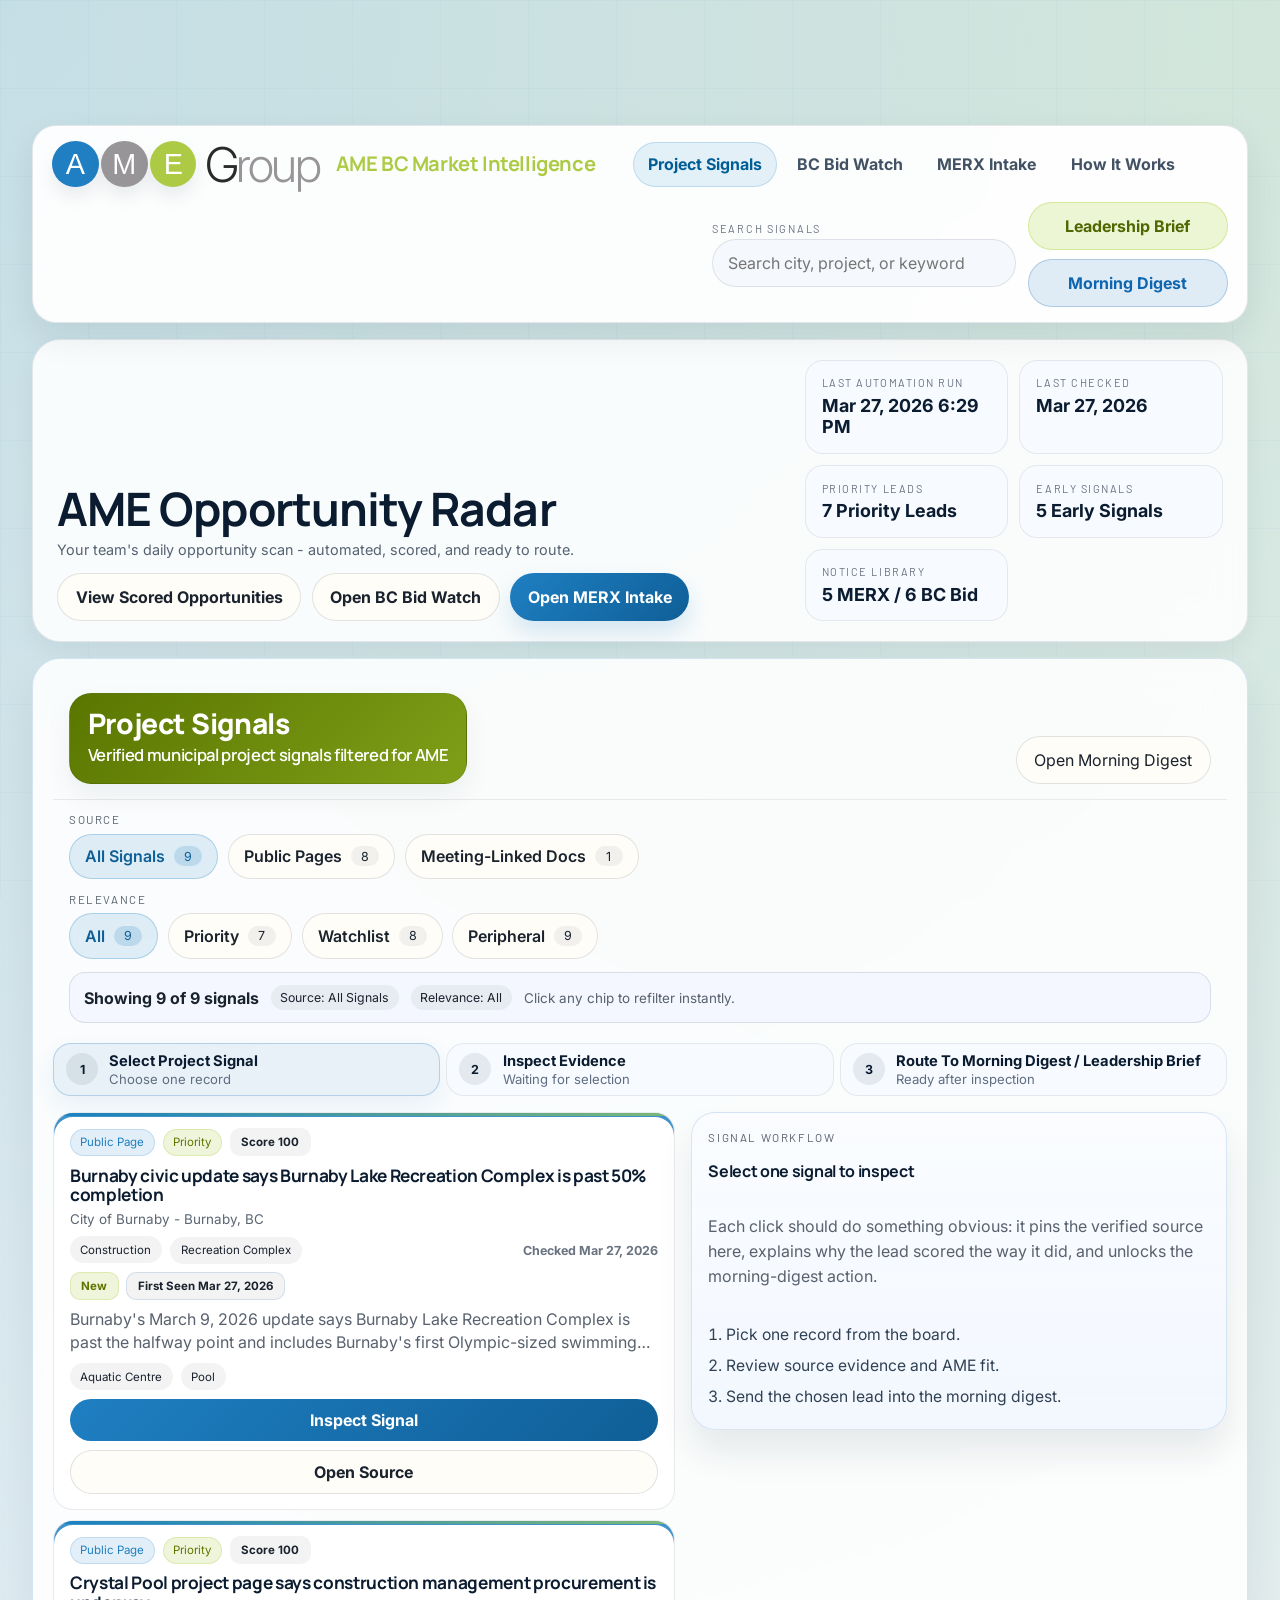
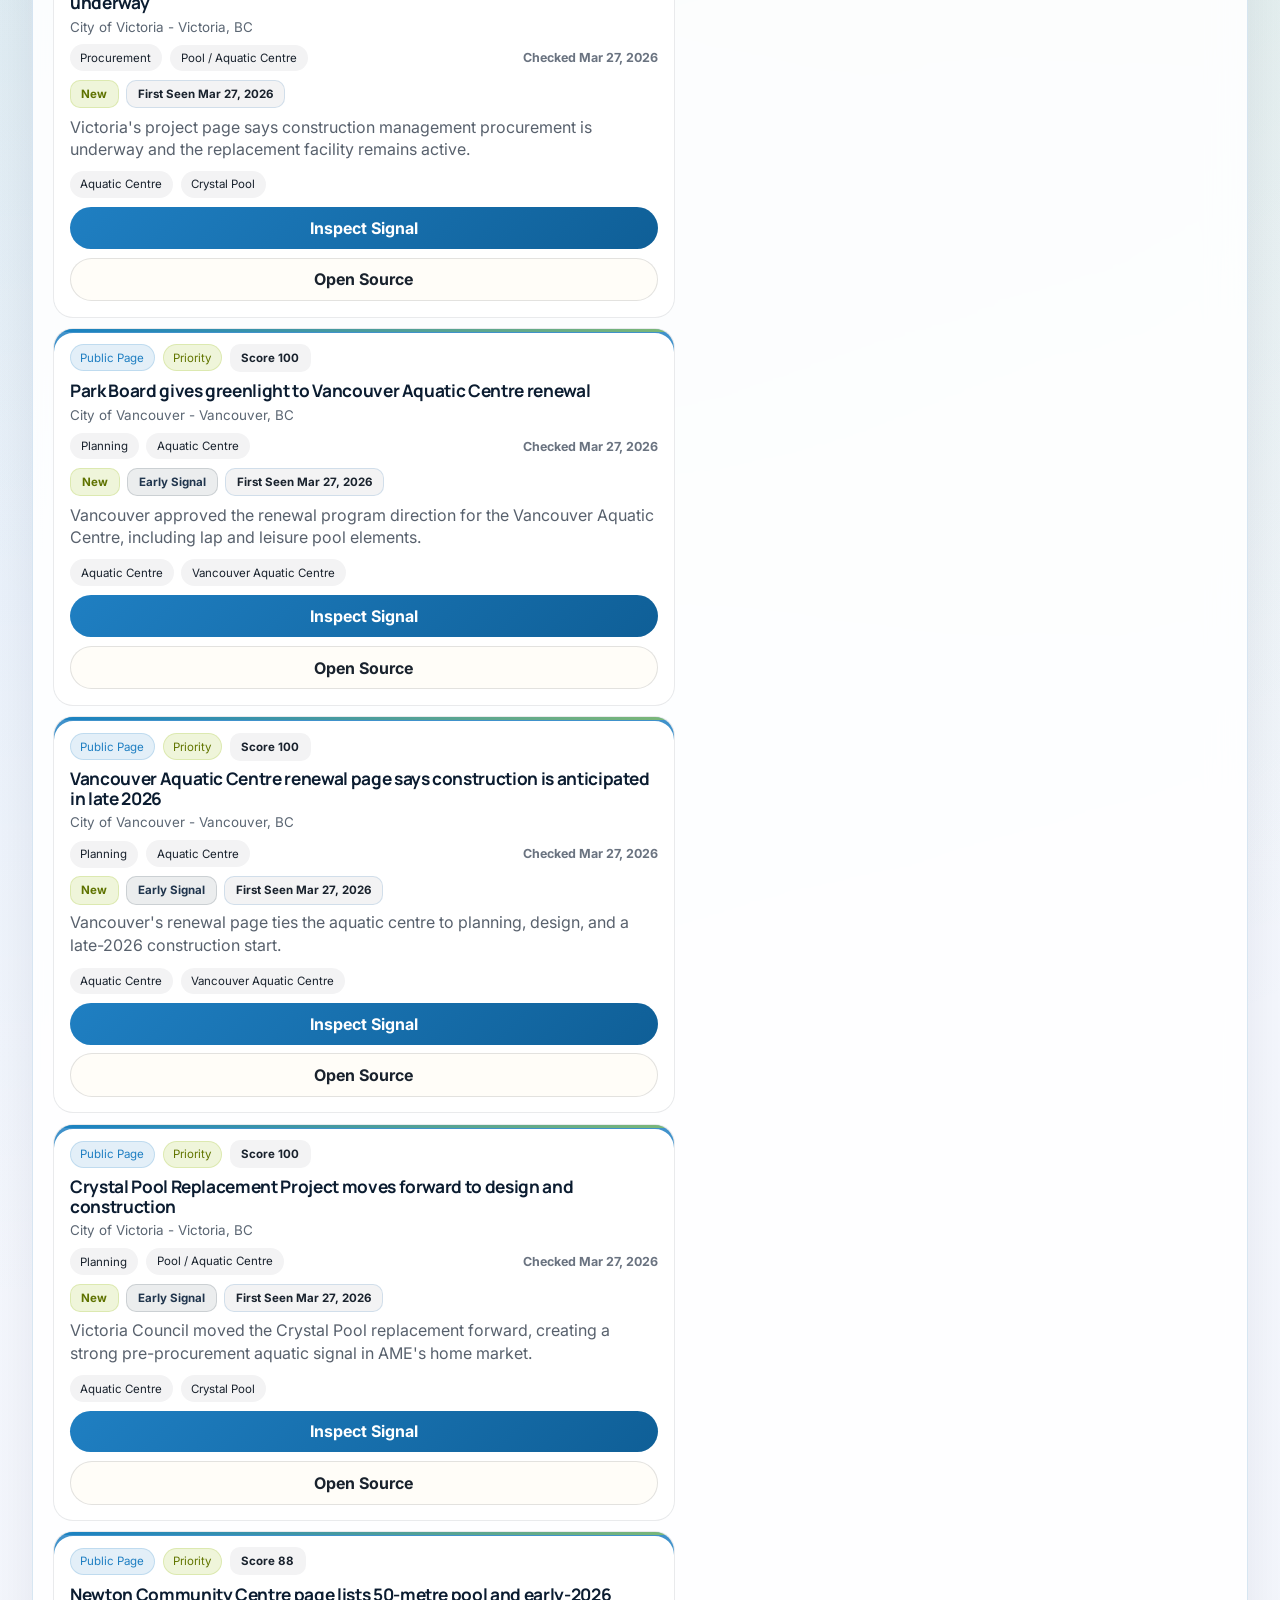
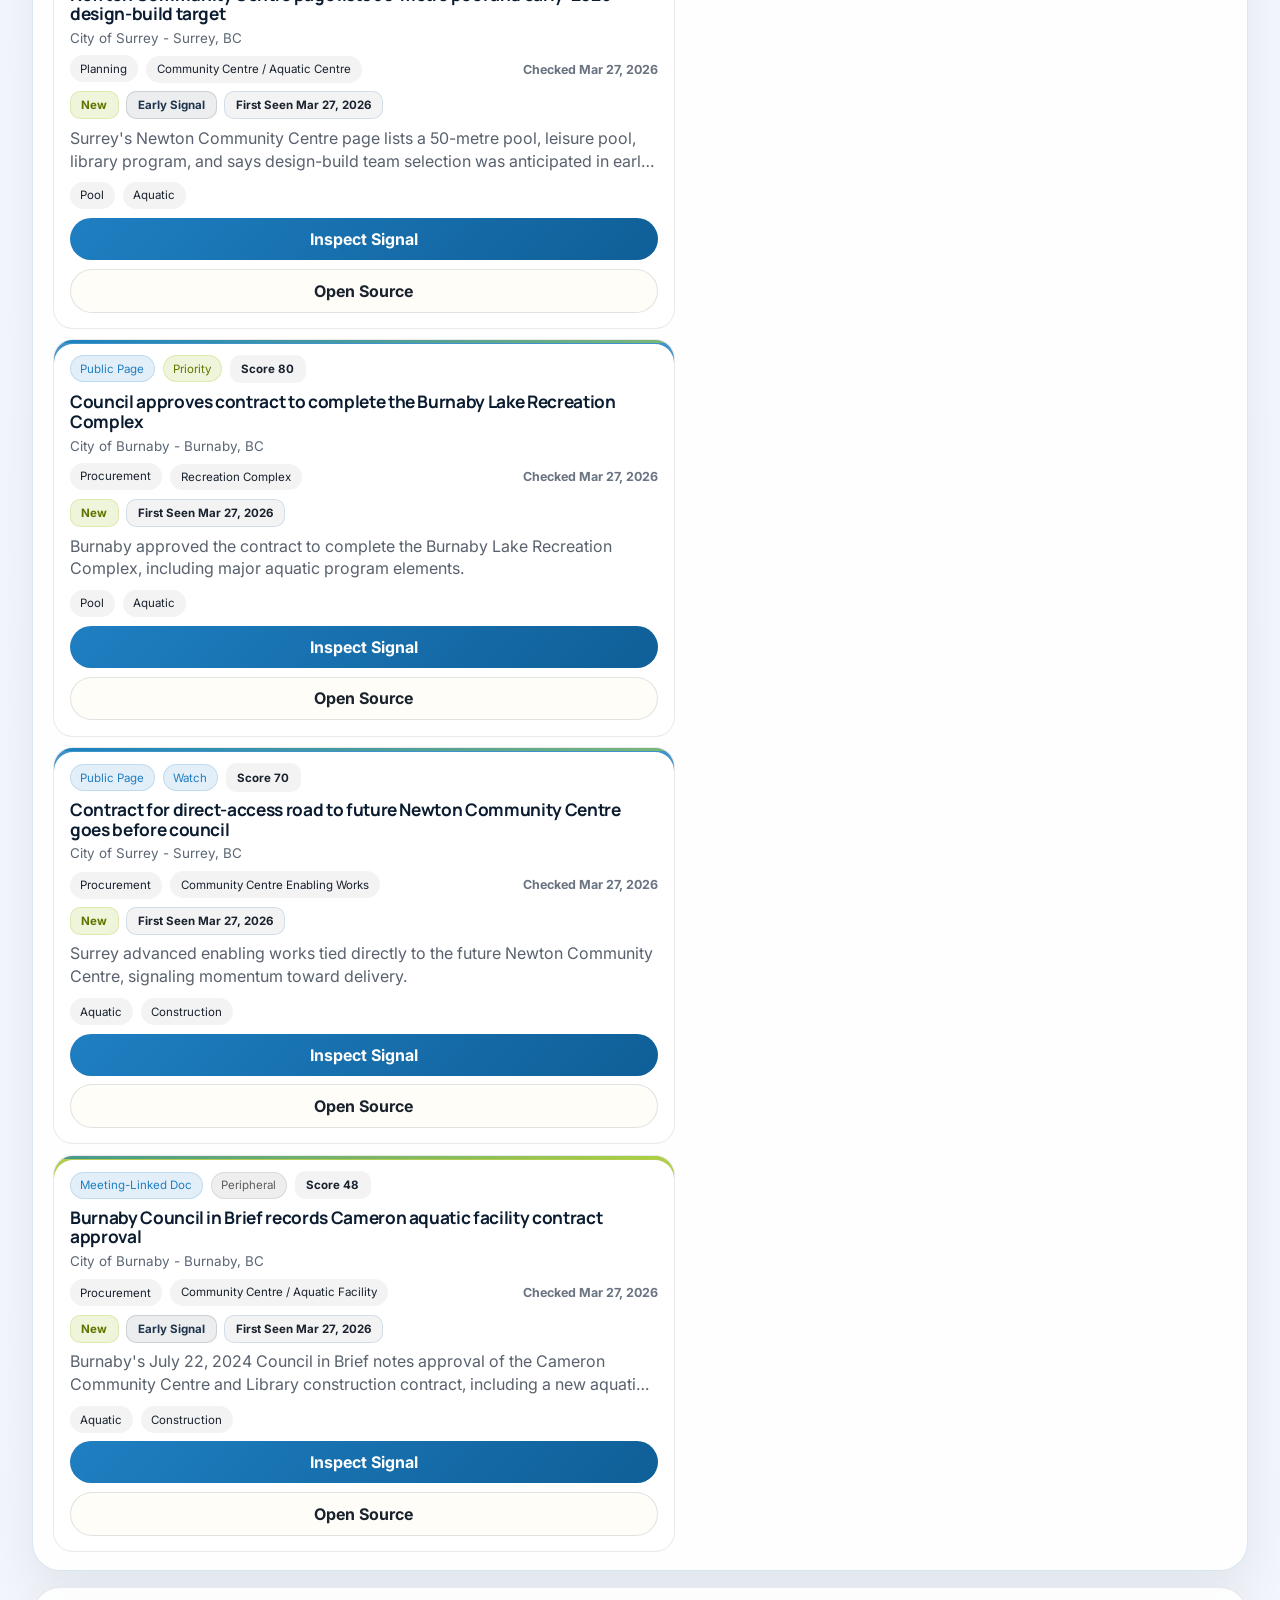
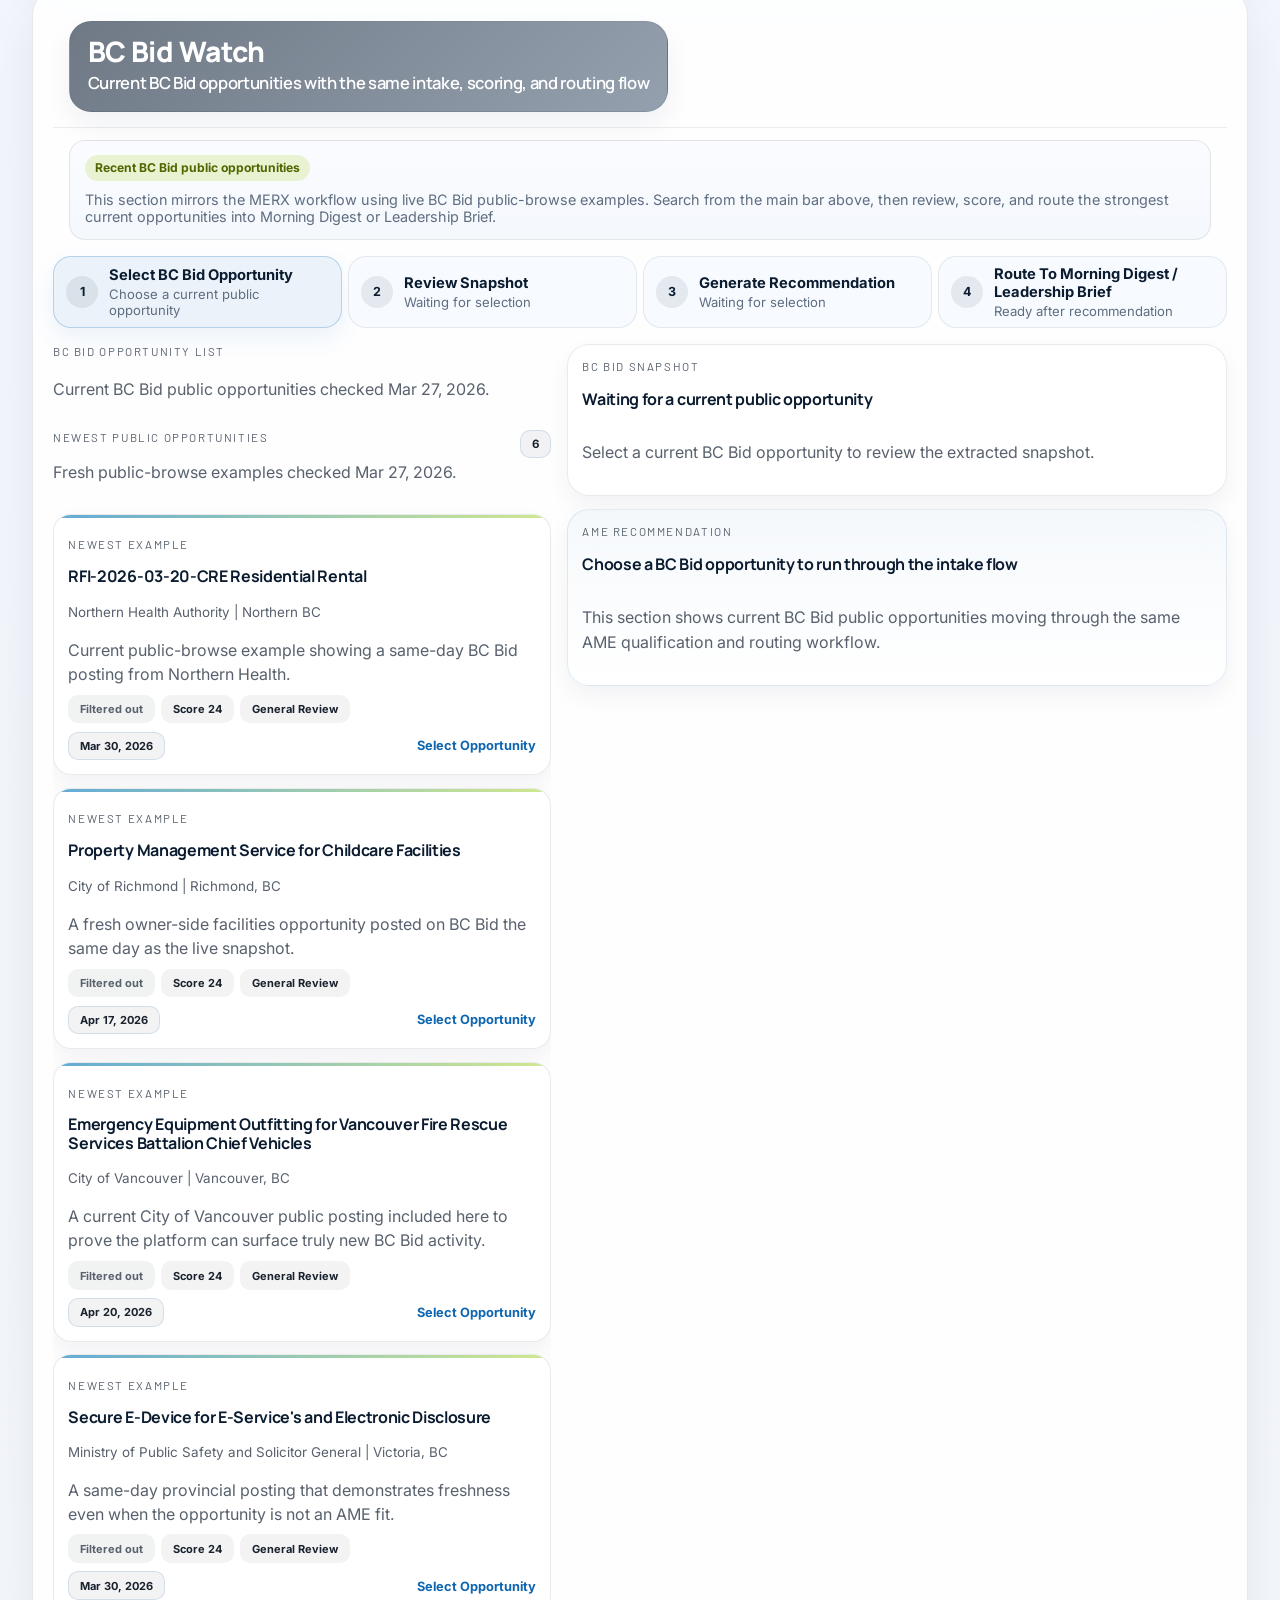
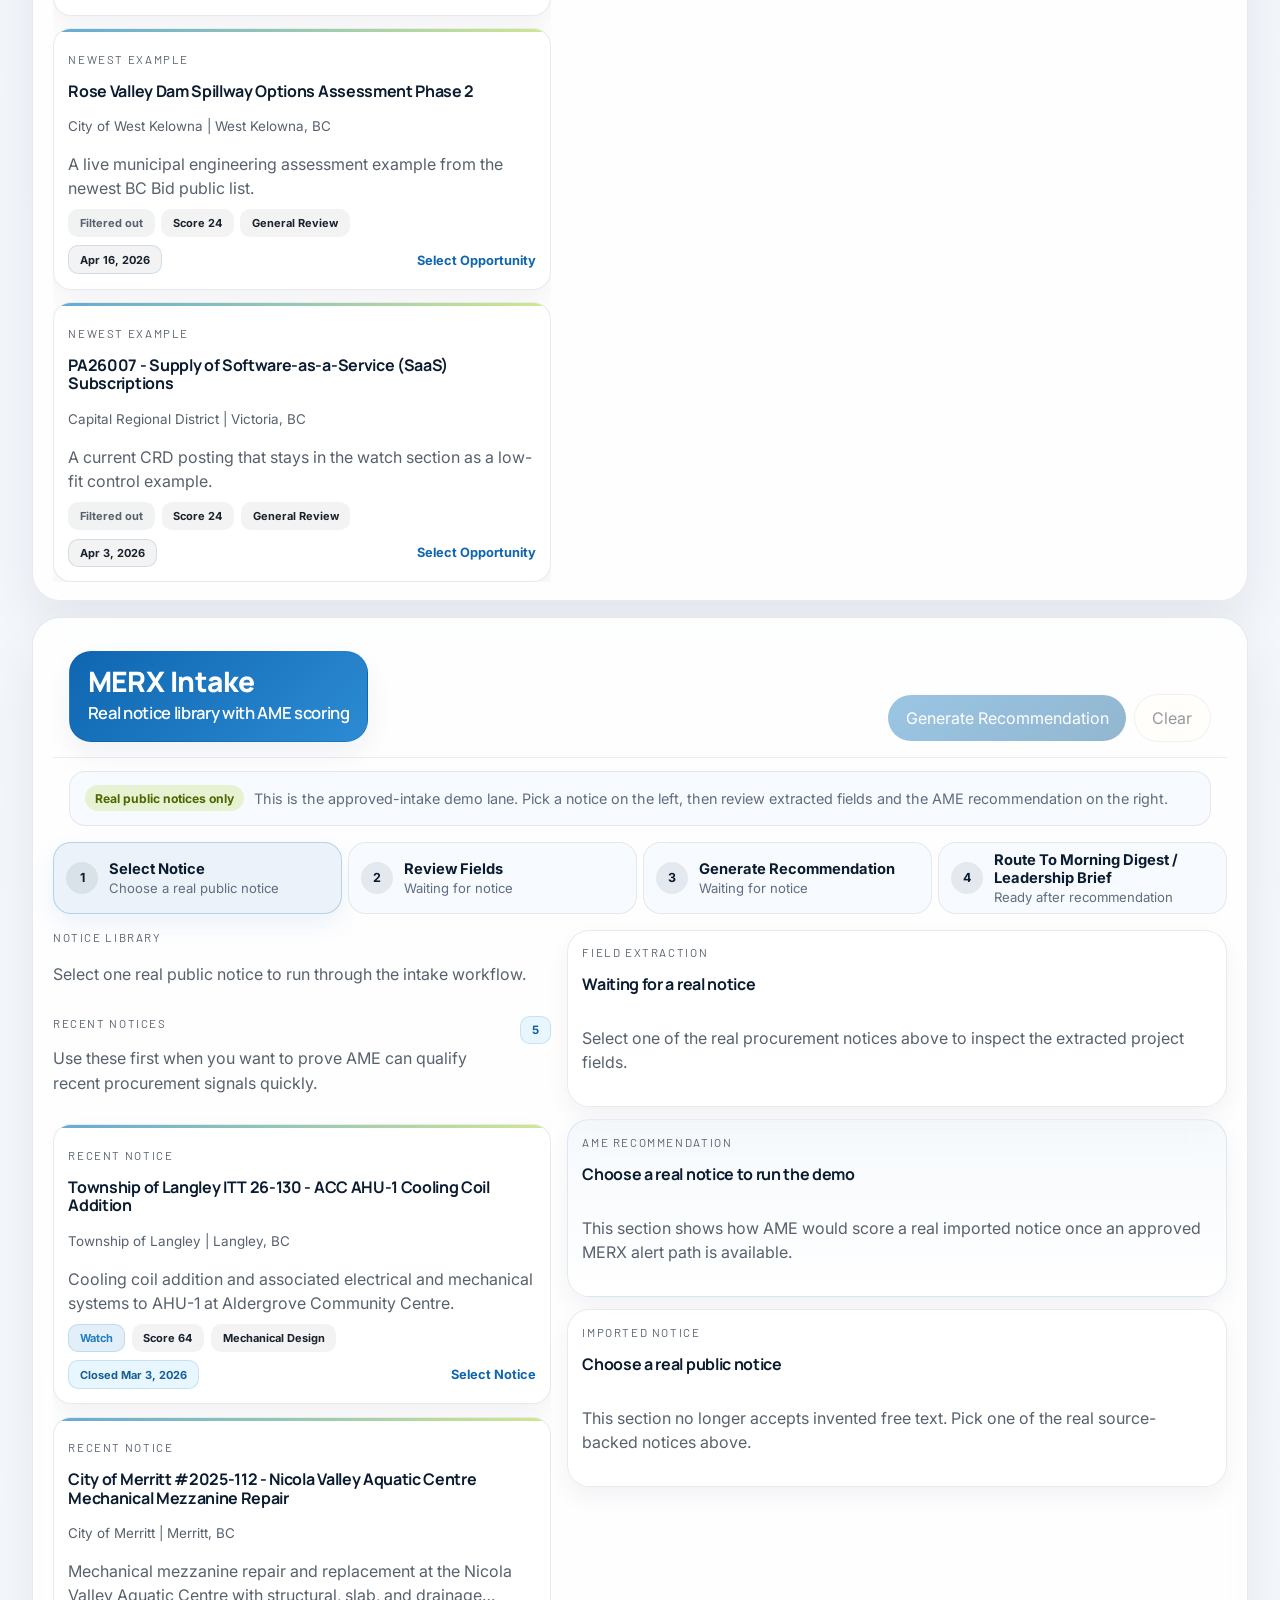
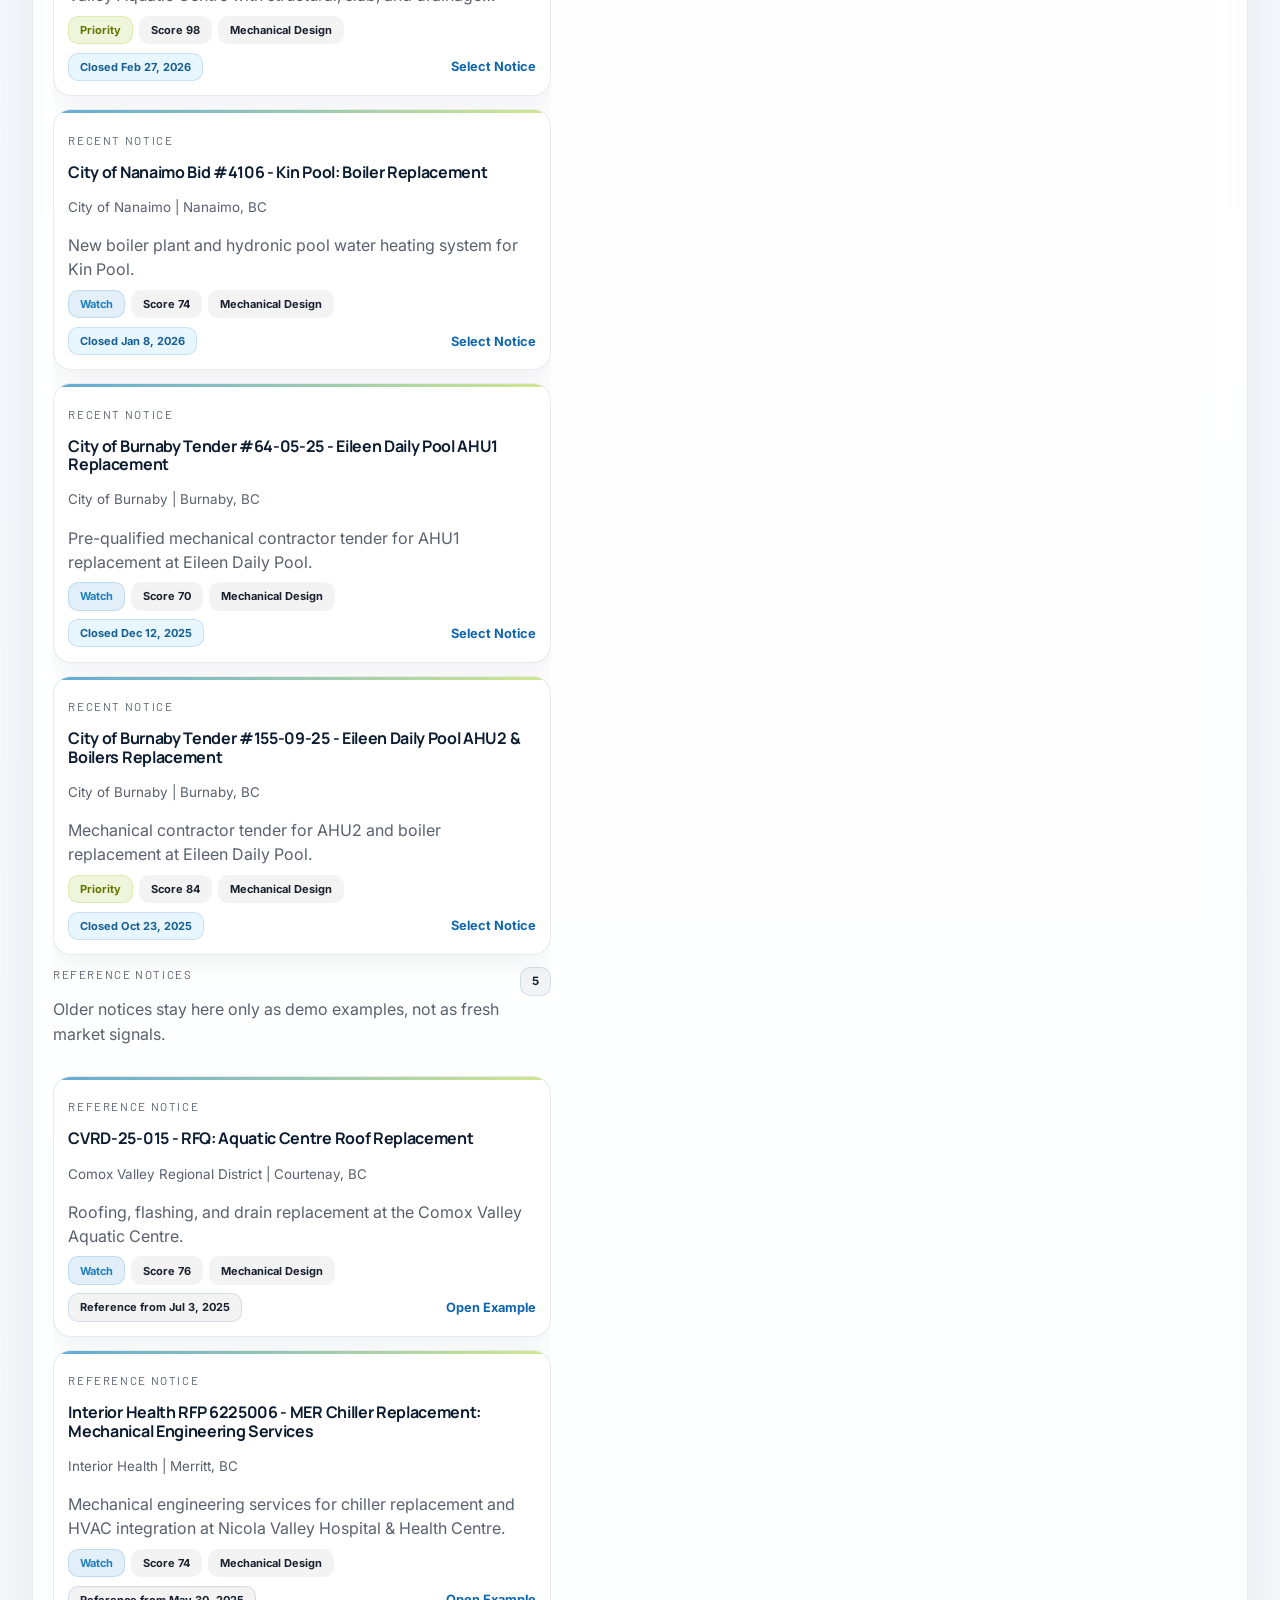
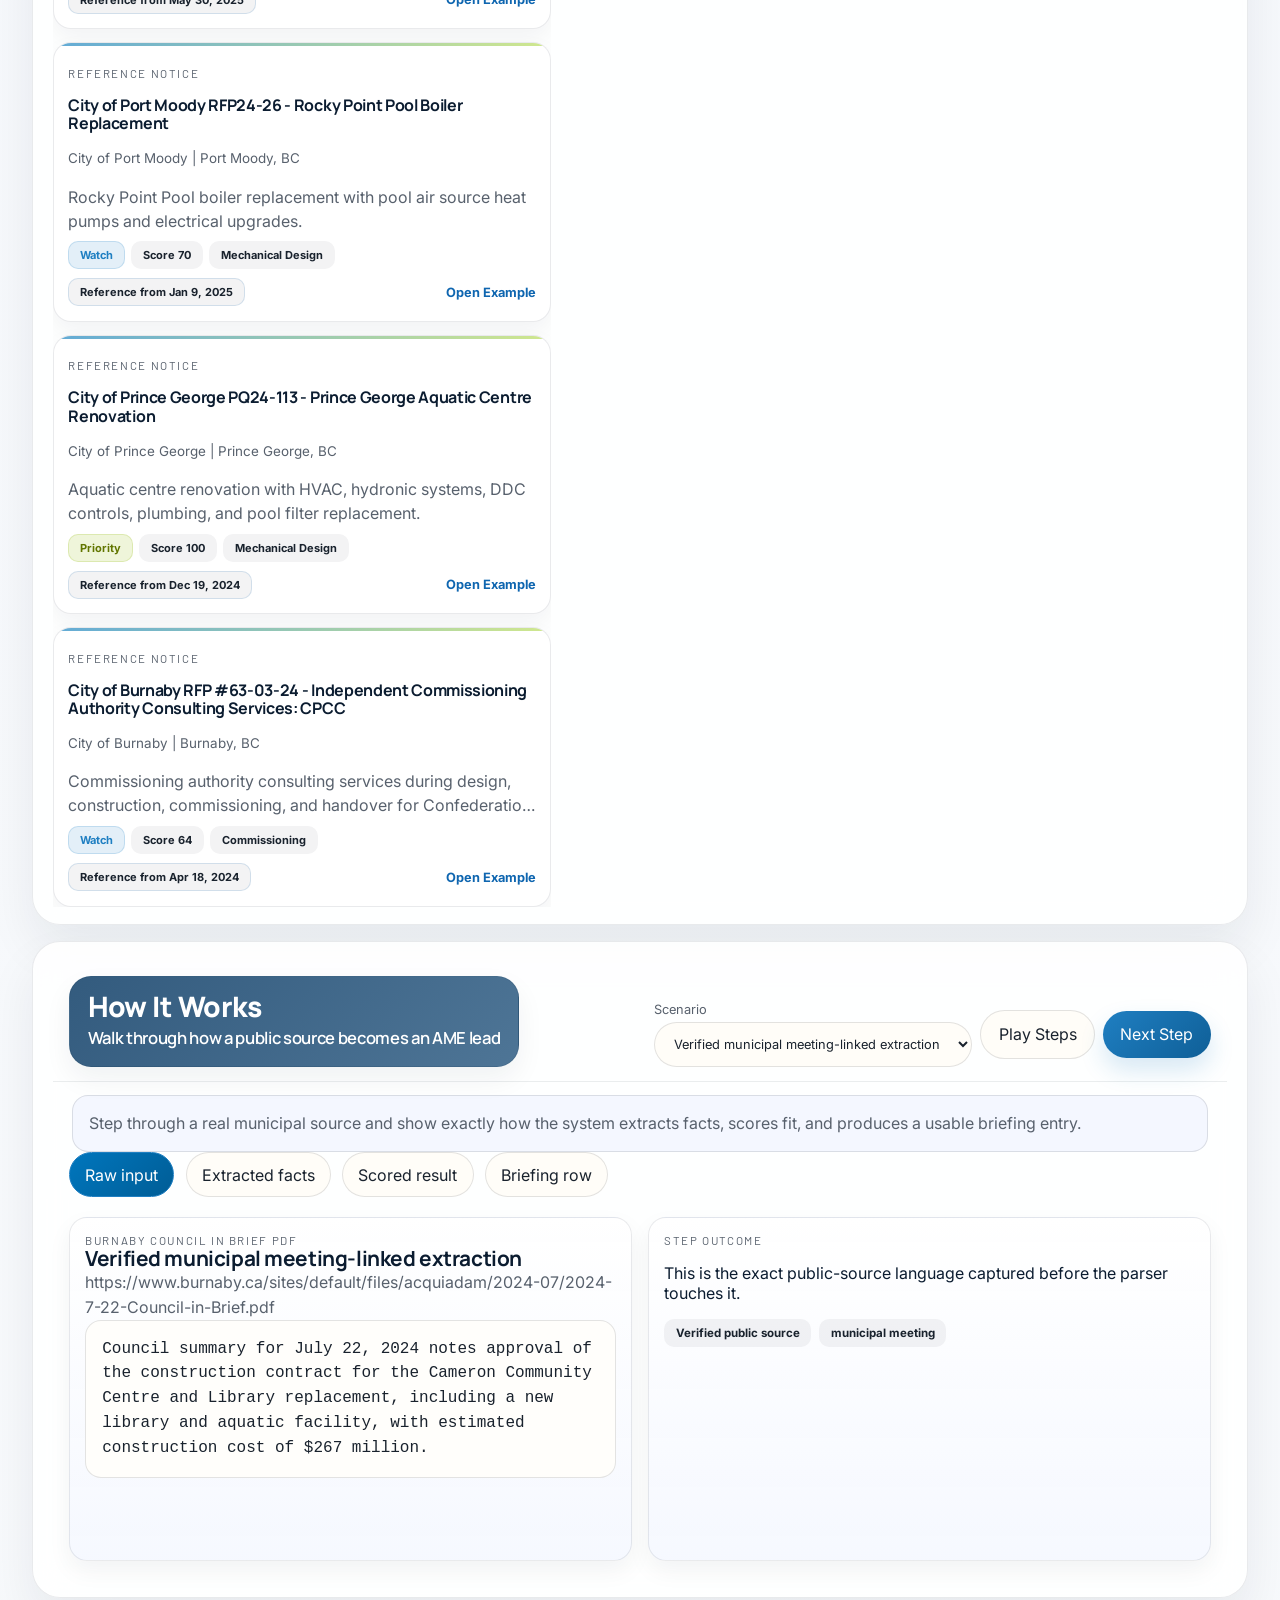
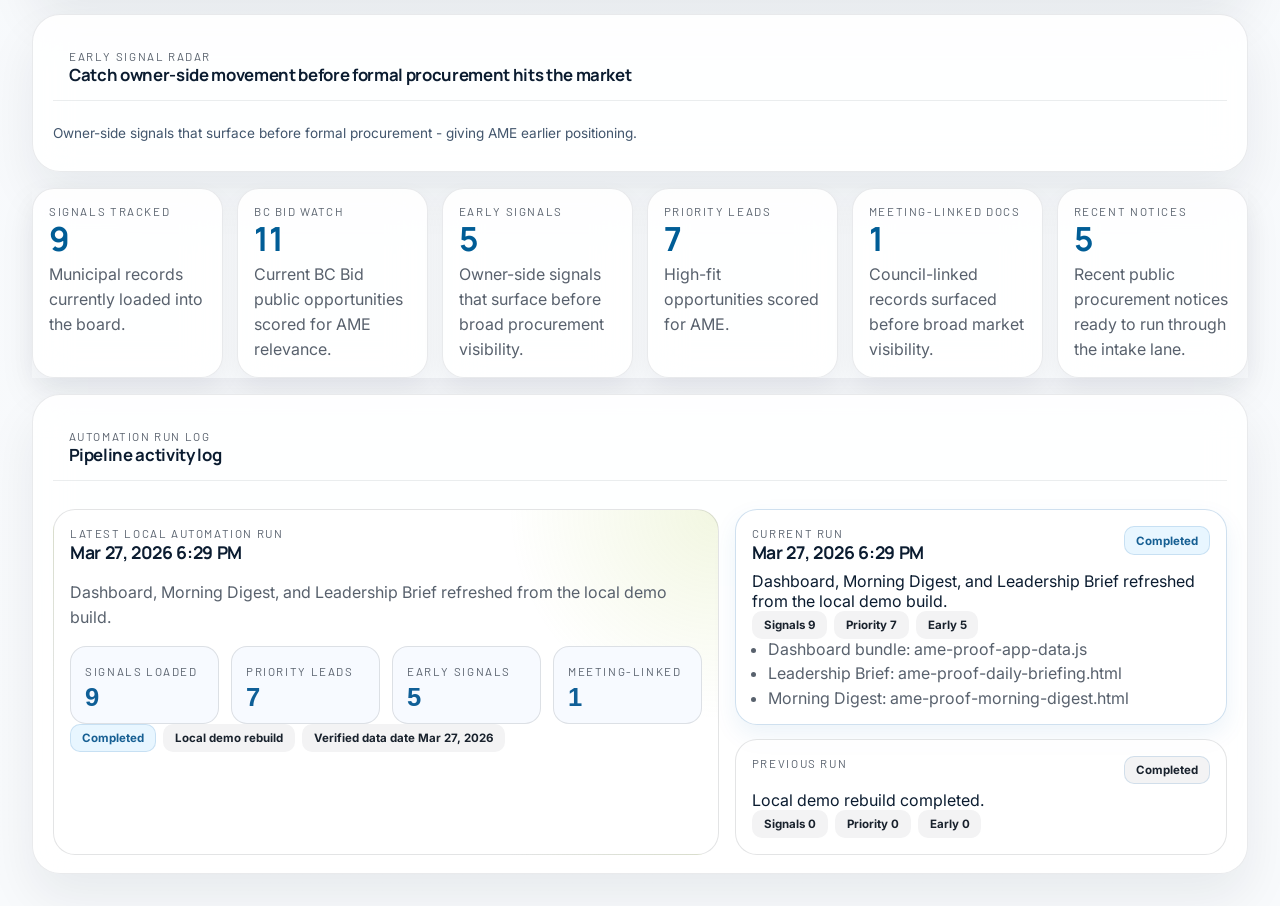
==== commit cdeaca1d: "Sync dashboard updates to publish repo" ====
--- a/index.html
+++ b/index.html
@@ -54,9 +54,9 @@
       <section class="welcome-panel panel">
         <div class="welcome-copy">
           <h2>AME Opportunity Radar</h2>
-          <p class="lede">This demo dashboard brings together verified BC municipal signals, earlier owner-side project indicators, and real public procurement notices so AME Group can scan quickly, qualify faster, and move the strongest leads into action before the competition.</p>
+          <p class="lede">Your team's daily opportunity scan - automated, scored, and ready to route.</p>
           <div class="compact-actions">
-            <button class="ghost-button hero-button" type="button" data-nav-target="feed">Open BC Project Intelligence Dashboard</button>
+            <button class="ghost-button hero-button" type="button" data-nav-target="feed">View Scored Opportunities</button>
             <button class="ghost-button hero-button" type="button" data-nav-target="bcbid">Open BC Bid Watch</button>
             <button class="primary-button hero-button" type="button" data-nav-target="merx">Open MERX Intake</button>
           </div>
@@ -83,36 +83,6 @@
             <span class="metric-chip-label">Notice Library</span>
             <strong id="heroMerxCount">0</strong>
           </div>
-        </div>
-      </section>
-
-      <section class="early-radar-panel panel">
-        <div class="section-head section-head-stack">
-          <div>
-            <p class="section-tag">Early Signal Radar</p>
-            <h3>Catch owner-side movement before formal procurement hits the market</h3>
-          </div>
-        </div>
-        <div class="early-radar-intro">
-          <p class="early-radar-summary-copy">Owner-side signals that surface before formal procurement - giving AME earlier positioning.</p>
-        </div>
-        <div id="earlySignalGrid" class="early-signal-grid"></div>
-      </section>
-
-      <section class="metric-panel">
-        <div id="truthStrip" class="truth-strip"></div>
-      </section>
-
-      <section class="run-history-panel panel">
-        <div class="section-head">
-          <div>
-            <p class="section-tag">Automation Run Log</p>
-            <h3>What the local demo refreshed most recently</h3>
-          </div>
-        </div>
-        <div class="run-history-layout">
-          <div id="runHistorySummary" class="run-history-summary"></div>
-          <div id="runHistoryList" class="run-history-list"></div>
         </div>
       </section>
 
@@ -156,7 +126,7 @@
         </div>
 
         <div class="merx-strip merx-strip-bcbid">
-          <span class="merx-strip-pill">Live snapshot checked Mar 20, 2026</span>
+          <span class="merx-strip-pill">Recent BC Bid public opportunities</span>
           <span class="merx-strip-copy">This section mirrors the MERX workflow using live BC Bid public-browse examples. Search from the main bar above, then review, score, and route the strongest current opportunities into Morning Digest or Leadership Brief.</span>
         </div>
 
@@ -245,6 +215,36 @@
         </div>
       </section>
 
+      <section class="early-radar-panel panel">
+        <div class="section-head section-head-stack">
+          <div>
+            <p class="section-tag">Early Signal Radar</p>
+            <h3>Catch owner-side movement before formal procurement hits the market</h3>
+          </div>
+        </div>
+        <div class="early-radar-intro">
+          <p class="early-radar-summary-copy">Owner-side signals that surface before formal procurement - giving AME earlier positioning.</p>
+        </div>
+        <div id="earlySignalGrid" class="early-signal-grid"></div>
+      </section>
+
+      <section class="metric-panel">
+        <div id="truthStrip" class="truth-strip"></div>
+      </section>
+
+      <section class="run-history-panel panel">
+        <div class="section-head">
+          <div>
+            <p class="section-tag">Automation Run Log</p>
+            <h3>Pipeline activity log</h3>
+          </div>
+        </div>
+        <div class="run-history-layout">
+          <div id="runHistorySummary" class="run-history-summary"></div>
+          <div id="runHistoryList" class="run-history-list"></div>
+        </div>
+      </section>
+
     </main>
   </div>
 
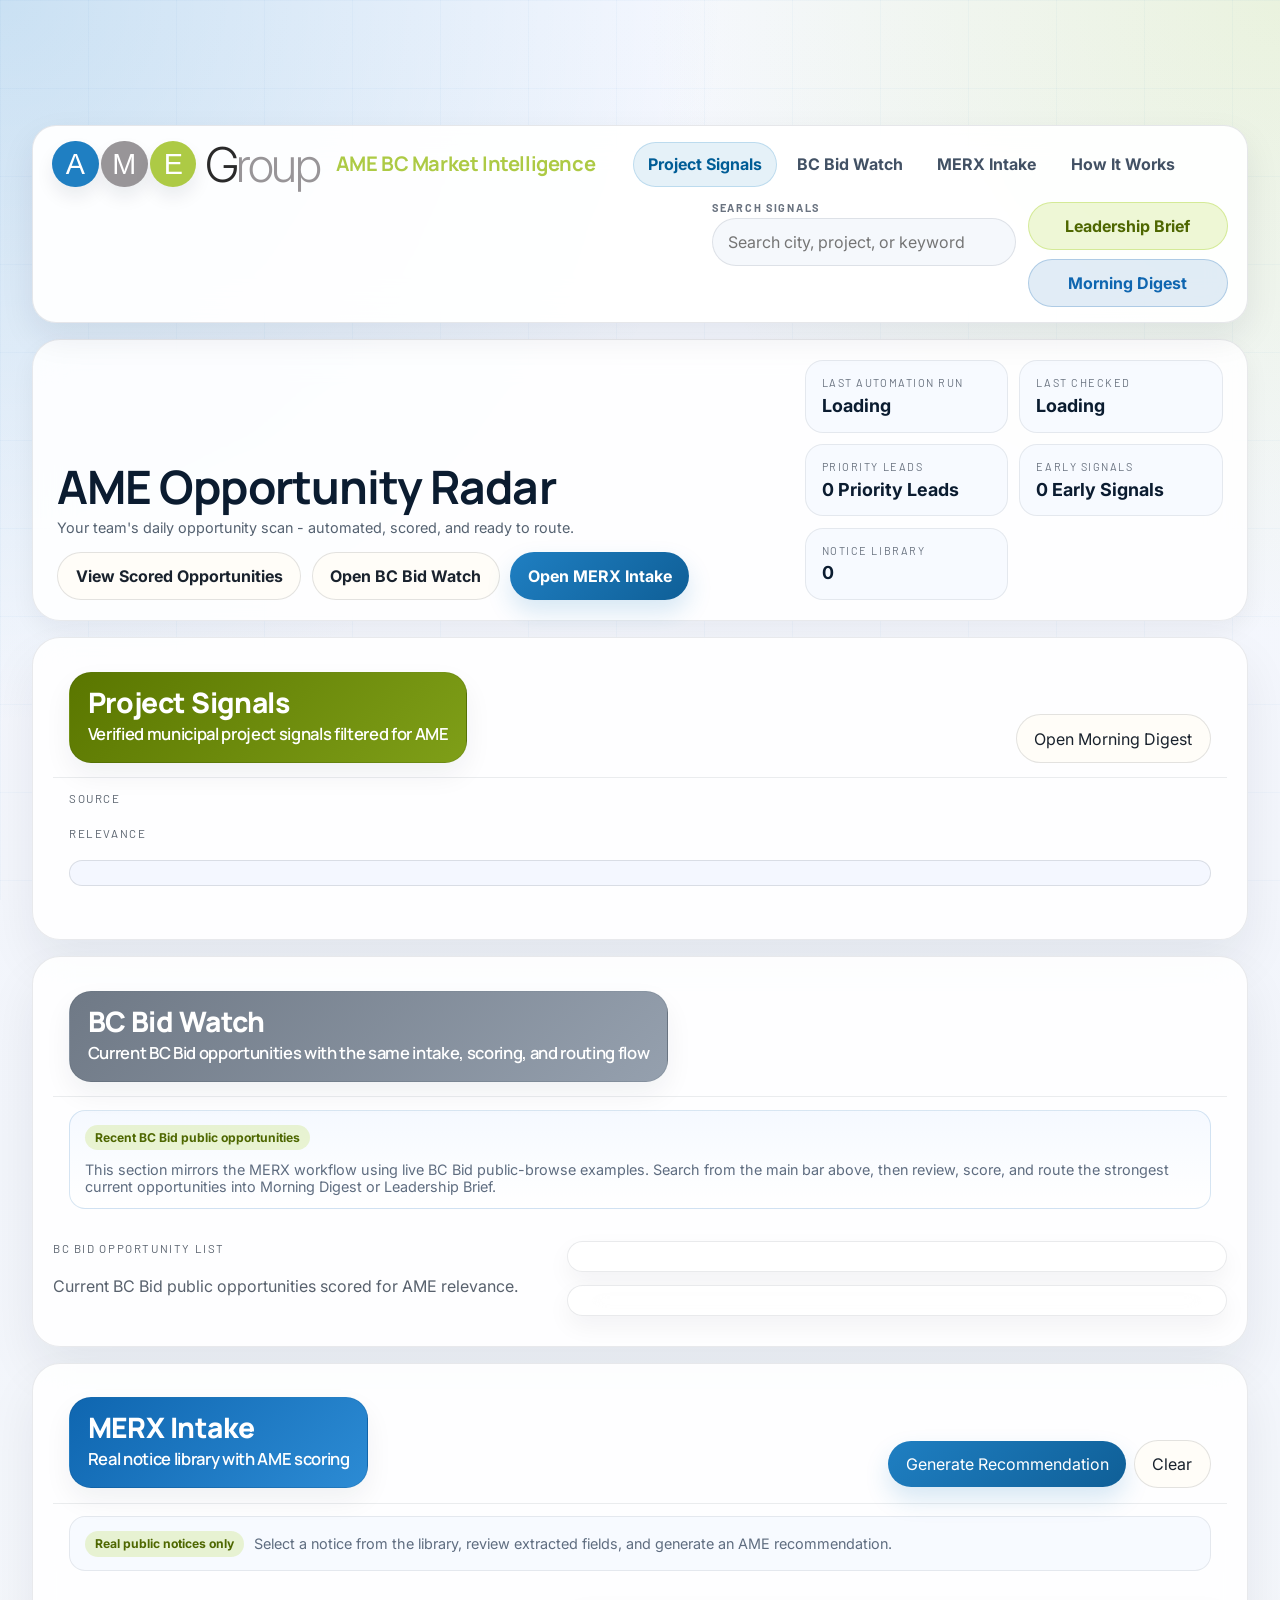
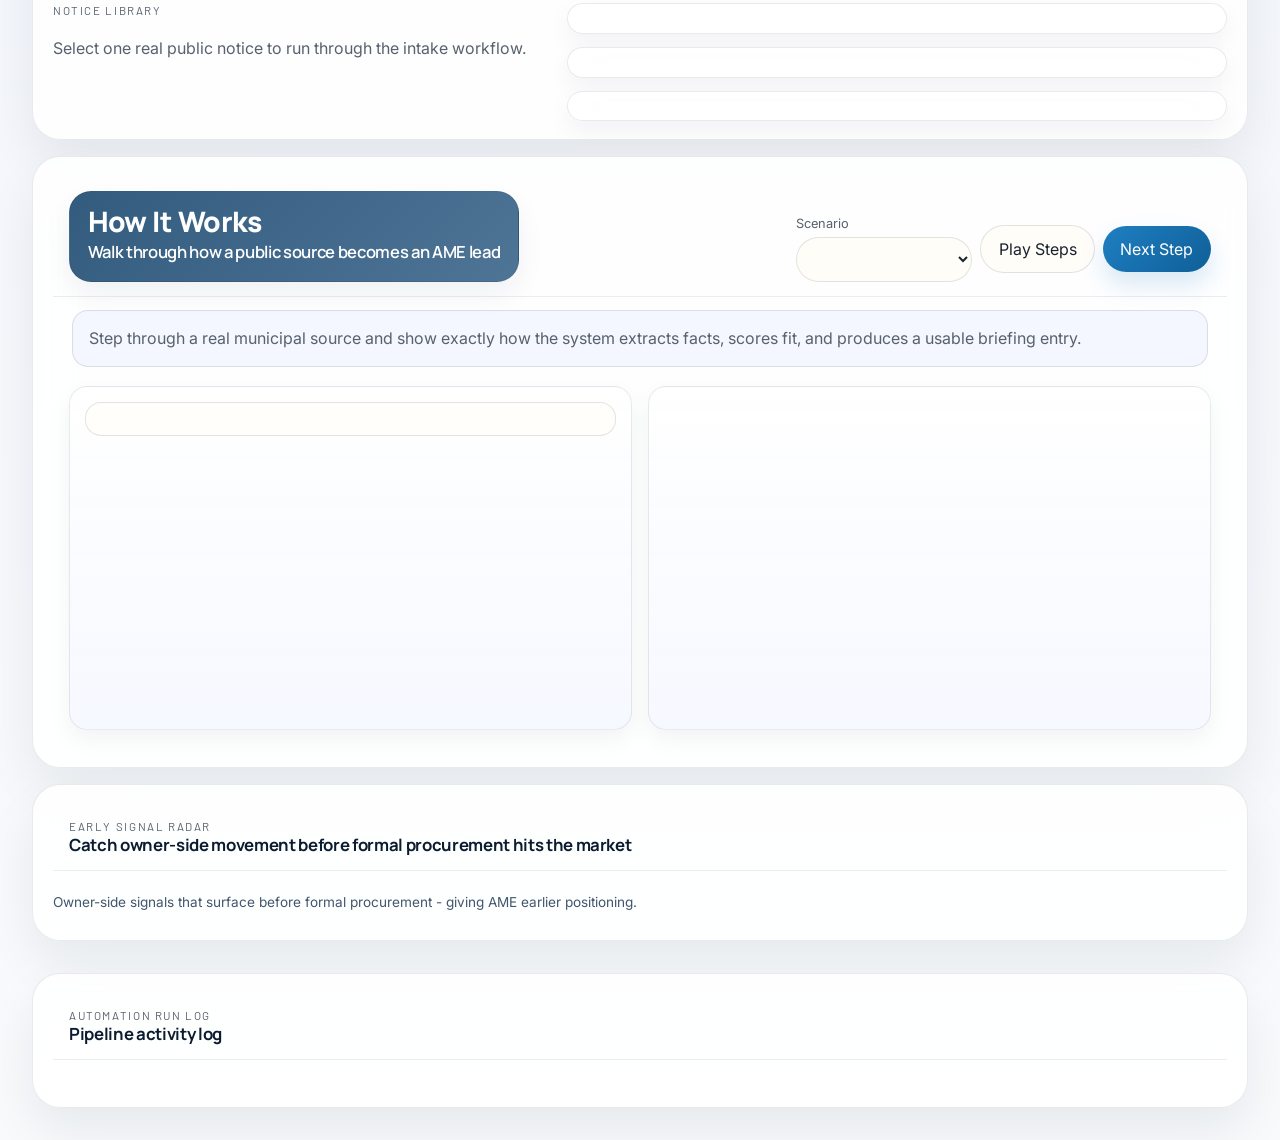
==== commit 79f5433c: "Apply verified patch — fix filters, scoring, layout, cleanup demo language" ====
--- a/index.html
+++ b/index.html
@@ -3,7 +3,7 @@
 <head>
   <meta charset="UTF-8" />
   <meta name="viewport" content="width=device-width, initial-scale=1.0" />
-  <title>AME Project Intelligence Demo</title>
+  <title>AME BC Market Intelligence</title>
   <meta
     name="description"
     content="Verified municipal intelligence proof of concept for AME Group with workflow automation and a MERX import lane."
@@ -161,7 +161,7 @@
 
         <div class="merx-strip">
           <span class="merx-strip-pill">Real public notices only</span>
-          <span class="merx-strip-copy">This is the approved-intake demo lane. Pick a notice on the left, then review extracted fields and the AME recommendation on the right.</span>
+          <span class="merx-strip-copy">Select a notice from the library, review extracted fields, and generate an AME recommendation.</span>
         </div>
 
         <div id="merxSteps" class="flow-strip merx-steps"></div>
--- a/styles.css
+++ b/styles.css
@@ -1446,8 +1446,13 @@
 }
 
 .search-label {
+  display: block;
+  width: 100%;
   font-size: 0.68rem;
+  font-weight: 700;
+  line-height: 1.15;
   letter-spacing: 0.16em;
+  text-align: left;
   text-transform: uppercase;
   color: #6a7380;
 }
@@ -2920,24 +2925,28 @@
 .shell-topbar-actions {
   display: grid;
   grid-template-columns: minmax(14rem, 19rem) auto;
-  align-items: center;
+  align-items: start;
   justify-content: flex-end;
   gap: 0.75rem;
 }
 
 .topbar-search {
   display: grid;
+  width: min(19rem, 100%);
+  justify-items: start;
+  align-content: start;
   gap: 0.25rem;
 }
 
 .topbar-search input {
-  width: min(19rem, 100%);
+  width: 100%;
   min-height: 3rem;
 }
 
 .topbar-cta-stack {
   display: grid;
   gap: 0.55rem;
+  align-self: center;
   justify-items: end;
 }
 
@@ -3666,6 +3675,11 @@
 
   .shell-topbar-actions {
     grid-template-columns: 1fr;
+    align-items: stretch;
+  }
+
+  .topbar-search {
+    width: 100%;
   }
 
   .topbar-search input {
@@ -4284,47 +4298,65 @@
 
 .early-radar-panel {
   display: grid;
-  gap: 0.9rem;
-}
-
-.early-radar-summary {
-  display: grid;
-  gap: 0.75rem;
+  gap: 1rem;
+}
+
+.early-radar-intro {
+  display: grid;
+  gap: 0.85rem;
 }
 
 .early-radar-summary-copy {
   margin: 0;
-  max-width: 56rem;
+  max-width: 58rem;
   color: #42566d;
   line-height: 1.5;
 }
 
-.early-radar-column-head {
-  display: grid;
-  gap: 0.28rem;
-}
-
-.early-radar-column-head .empty-copy {
-  max-width: 44rem;
-}
-
-.early-signal-grid,
-.monitoring-source-grid {
+.early-cadence-strip {
+  display: grid;
+  grid-template-columns: repeat(auto-fit, minmax(180px, 1fr));
+  gap: 0.75rem;
+}
+
+.early-cadence-card {
+  display: grid;
+  gap: 0.42rem;
+  padding: 0.88rem 0.96rem;
+  border: 1px solid rgba(11, 28, 48, 0.08);
+  border-radius: 18px;
+  background: linear-gradient(180deg, rgba(250, 252, 255, 0.98), rgba(255, 255, 255, 0.98));
+  box-shadow: 0 10px 22px rgba(11, 28, 48, 0.04);
+}
+
+.early-cadence-card h4 {
+  margin: 0;
+  font-size: 0.96rem;
+  line-height: 1.24;
+  color: #0b1c30;
+}
+
+.early-cadence-meta {
+  display: flex;
+  flex-wrap: wrap;
+  gap: 0.45rem;
+}
+
+.early-cadence-copy {
+  margin: 0;
+  color: #556579;
+  line-height: 1.45;
+}
+
+.early-signal-grid {
   display: grid;
   gap: 0.75rem;
   align-content: start;
-}
-
-.early-signal-grid {
   grid-template-columns: repeat(auto-fit, minmax(320px, 1fr));
 }
 
-.monitoring-source-grid {
-  grid-template-columns: repeat(3, minmax(0, 1fr));
-}
-
 .early-signal-card,
-.monitoring-source-card {
+.early-cadence-card {
   padding: 1rem 1.05rem;
   border: 1px solid rgba(11, 28, 48, 0.08);
   border-radius: 20px;
@@ -4343,7 +4375,7 @@
 }
 
 .early-signal-card h4,
-.monitoring-source-card h4 {
+.early-cadence-card h4 {
   margin: 0;
   font-size: 1.06rem;
   line-height: 1.2;
@@ -4351,8 +4383,7 @@
 }
 
 .early-signal-card .record-meta,
-.monitoring-source-copy,
-.monitoring-source-block span {
+.early-cadence-copy {
   color: #42566d;
 }
 
@@ -4375,127 +4406,13 @@
   justify-content: center;
 }
 
-.monitoring-source-card {
-  display: grid;
-  gap: 0.55rem;
-  background: linear-gradient(180deg, rgba(255, 255, 255, 0.98), rgba(247, 250, 255, 0.96));
-  min-height: 0;
-  padding: 0.9rem 1rem;
-}
-
-.monitoring-source-head {
-  display: flex;
-  flex-wrap: wrap;
-  justify-content: space-between;
-  align-items: center;
-  gap: 0.55rem;
-}
-
-.monitoring-source-card .detail-label {
-  margin: 0;
-}
-
-.monitoring-source-title {
-  margin: 0;
-  font-size: 1rem;
-  line-height: 1.2;
-  color: #0b1c30;
-}
-
-.monitoring-source-block {
-  display: grid;
-  gap: 0.28rem;
-  padding: 0.72rem 0.8rem;
-  border-radius: 16px;
-  background: rgba(246, 249, 255, 0.96);
-  border: 1px solid rgba(15, 102, 176, 0.08);
-}
-
-.monitoring-source-block strong {
-  font-family: "Barlow", "Inter", sans-serif;
-  font-size: 0.75rem;
-  letter-spacing: 0.12em;
-  text-transform: uppercase;
-  color: #0f5f97;
-}
-
 .merx-strip-bcbid {
-  border-color: rgba(152, 149, 152, 0.22);
-  background: linear-gradient(180deg, rgba(250, 252, 255, 0.98), rgba(244, 247, 252, 0.96));
-}
-
-.route-outcomes-panel {
-  display: grid;
-  gap: 1rem;
-}
-
-.route-outcomes-grid {
-  display: grid;
-  grid-template-columns: repeat(2, minmax(0, 1fr));
-  gap: 1rem;
-}
-
-.route-outcome-card {
-  display: grid;
-  gap: 0.8rem;
-  padding: 1rem 1.05rem;
-  border: 1px solid rgba(11, 28, 48, 0.08);
-  border-radius: 20px;
-  background: #ffffff;
-  box-shadow: 0 12px 24px rgba(11, 28, 48, 0.05);
-}
-
-.route-outcome-card h4 {
-  margin: 0;
-  font-size: 1.22rem;
-  line-height: 1.16;
-  color: #0b1c30;
-}
-
-.route-outcome-summary {
-  display: grid;
-  gap: 0.3rem;
-  padding: 0.9rem 0.96rem;
-  border-radius: 18px;
-  border: 1px solid rgba(11, 28, 48, 0.08);
-  background: linear-gradient(135deg, rgba(247, 250, 255, 0.96), rgba(255, 255, 255, 0.98));
-}
-
-.route-outcome-summary strong {
-  font-size: 1.02rem;
-  color: #0b1c30;
-}
-
-.route-outcome-summary span {
-  color: #556579;
-}
-
-.route-outcome-empty {
-  background: linear-gradient(180deg, rgba(247, 250, 255, 0.98), rgba(255, 255, 255, 0.98));
-}
-
-#dashboardDigestPreview {
-  border-color: rgba(15, 102, 176, 0.14);
-}
-
-#dashboardDigestPreview .route-outcome-summary {
-  background: linear-gradient(135deg, rgba(15, 102, 176, 0.09), rgba(255, 255, 255, 0.98));
-}
-
-#dashboardLeadershipPreview {
-  border-color: rgba(173, 202, 69, 0.26);
-}
-
-#dashboardLeadershipPreview .route-outcome-summary {
-  background: linear-gradient(135deg, rgba(173, 202, 69, 0.15), rgba(255, 255, 255, 0.98));
+  border-color: rgba(15, 102, 176, 0.16);
+  background: linear-gradient(180deg, rgba(245, 249, 255, 0.98), rgba(255, 255, 255, 0.98));
 }
 
 @media (max-width: 1180px) {
-  .monitoring-source-grid {
+  .early-cadence-strip {
     grid-template-columns: 1fr;
   }
-
-  .route-outcomes-grid {
-    grid-template-columns: 1fr;
-  }
-}
+}
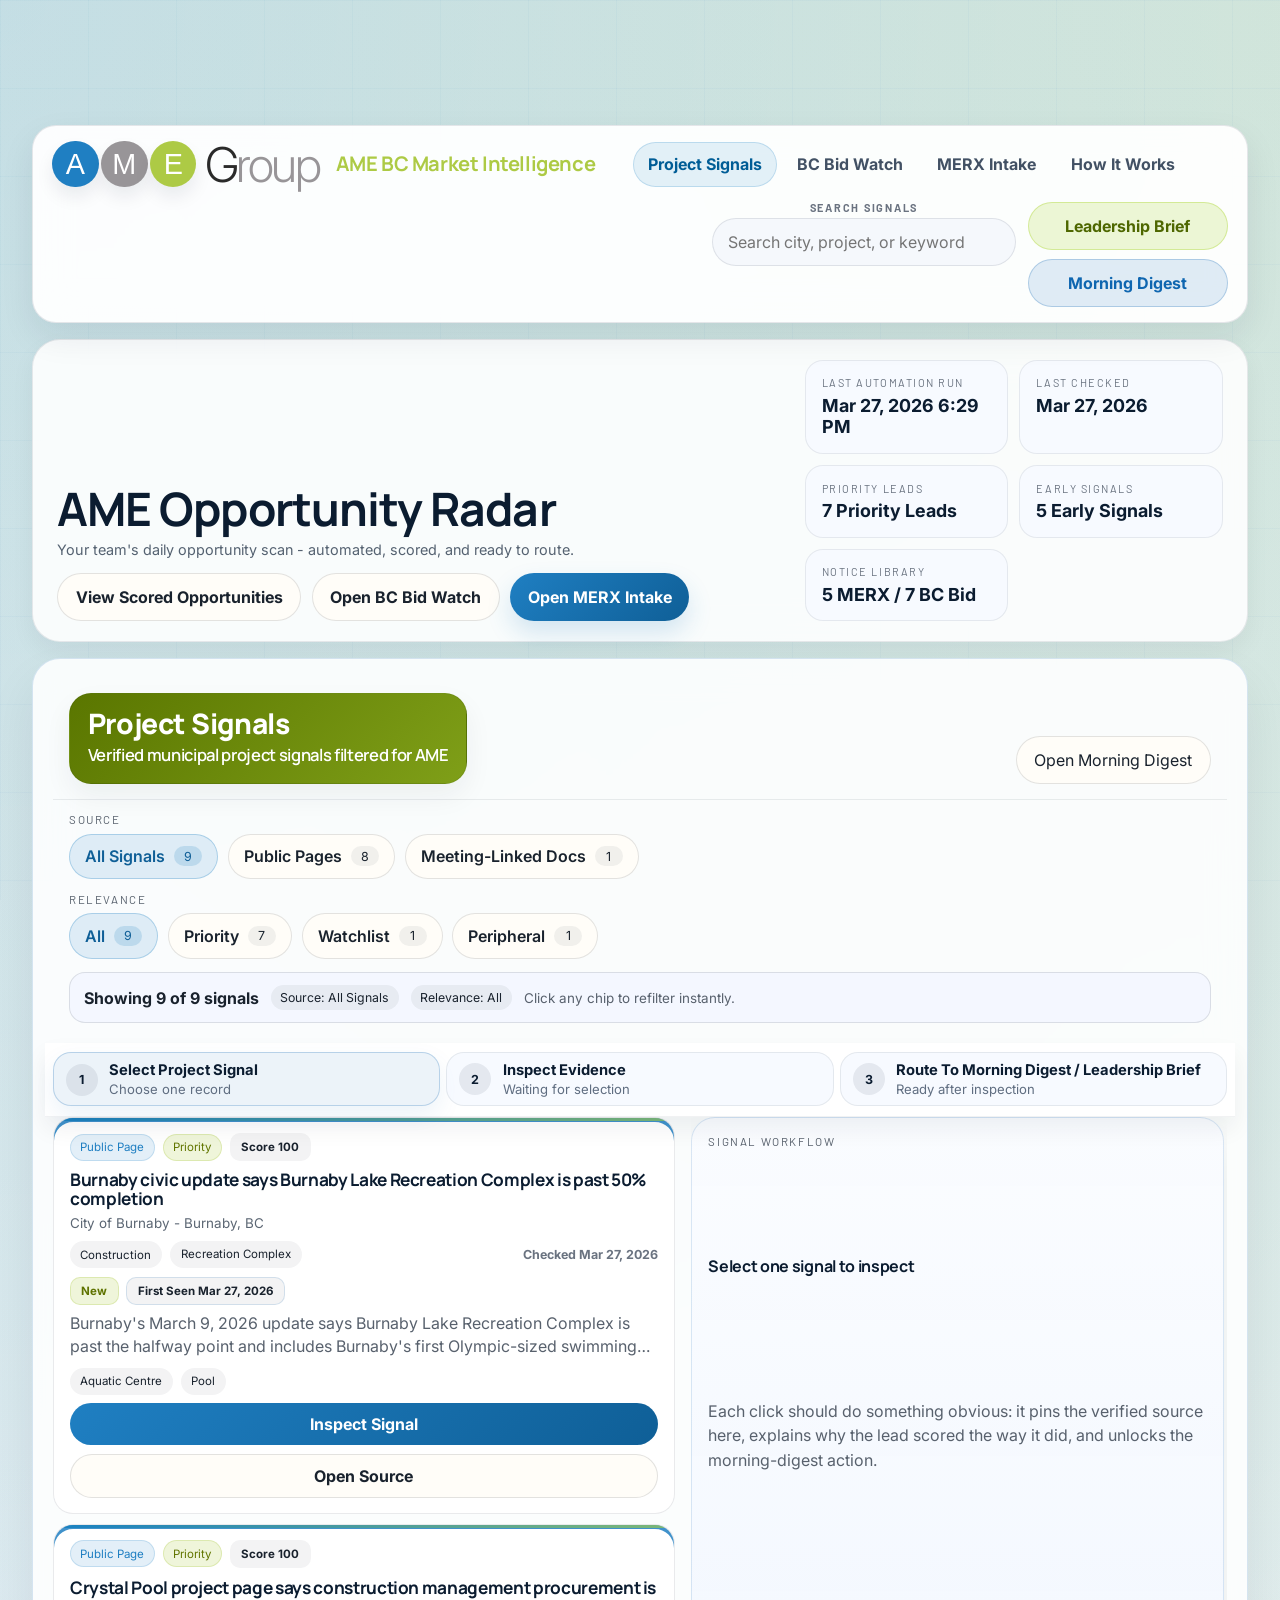
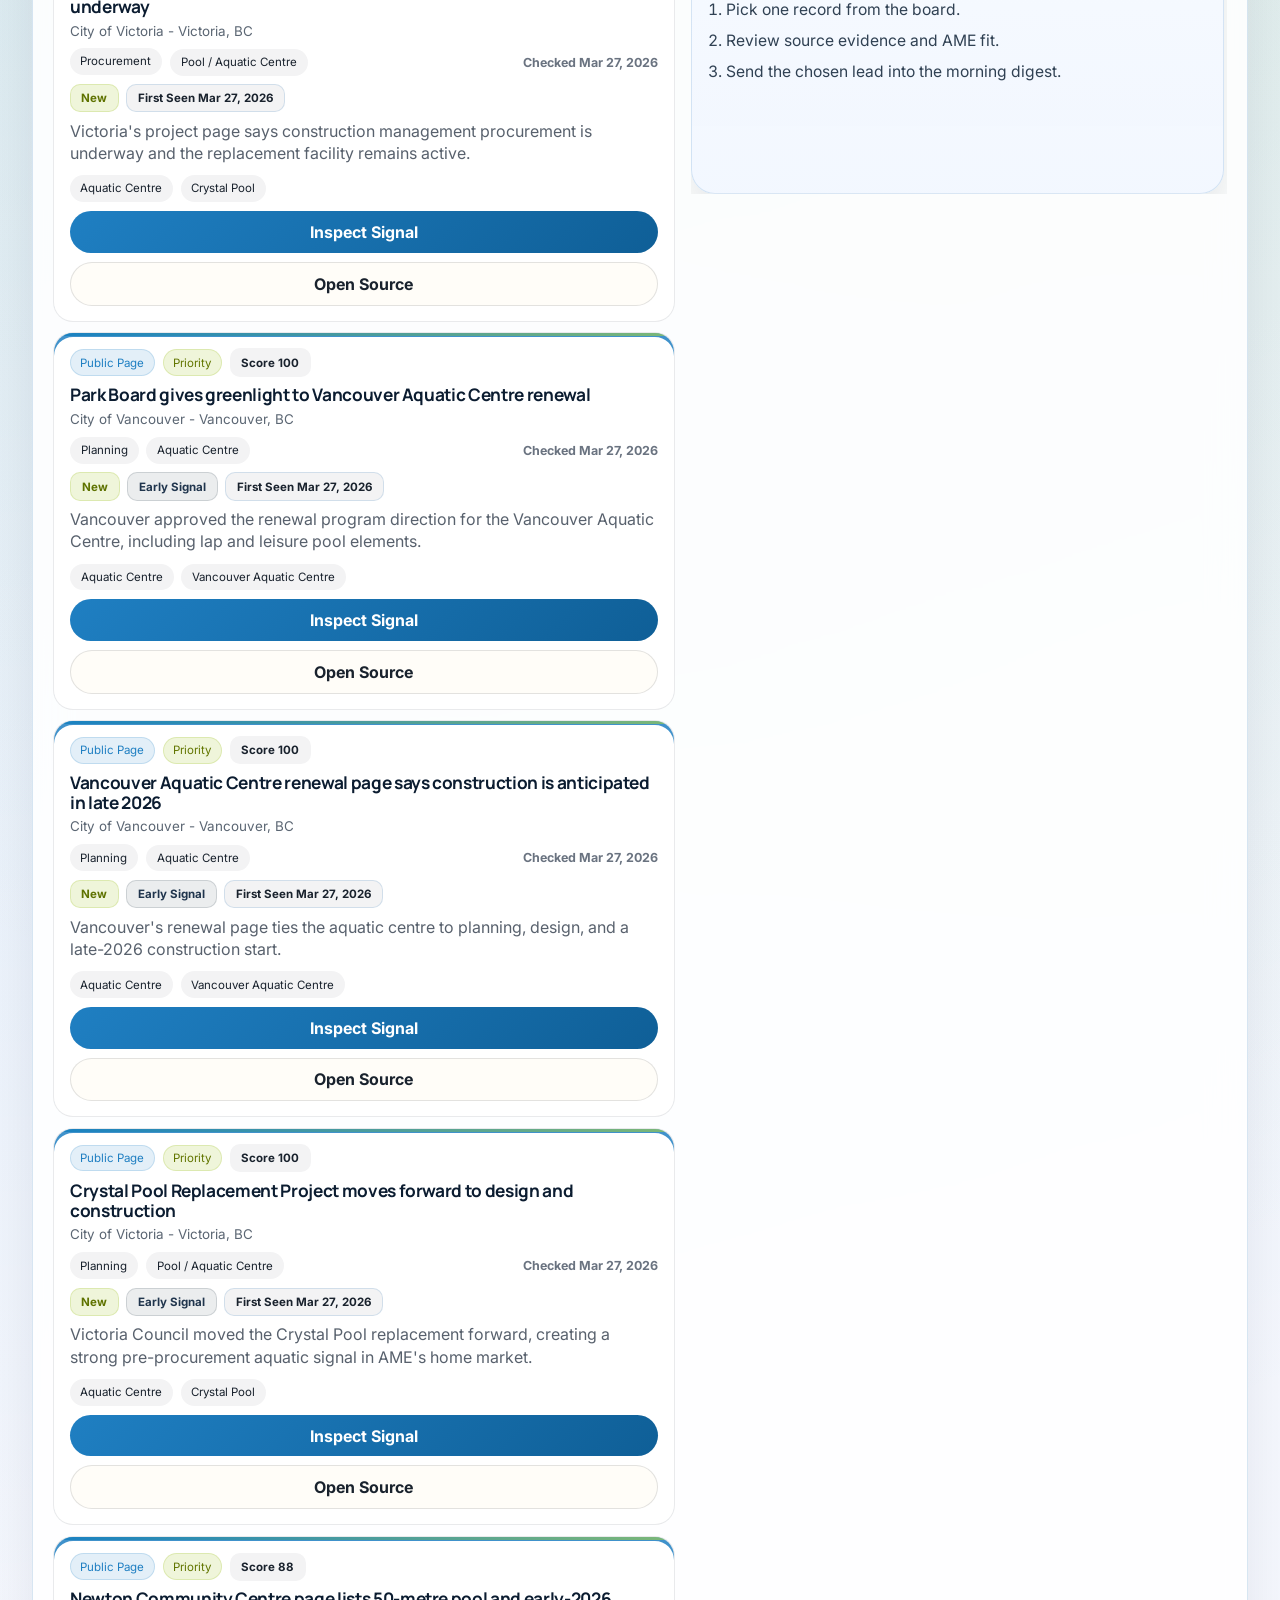
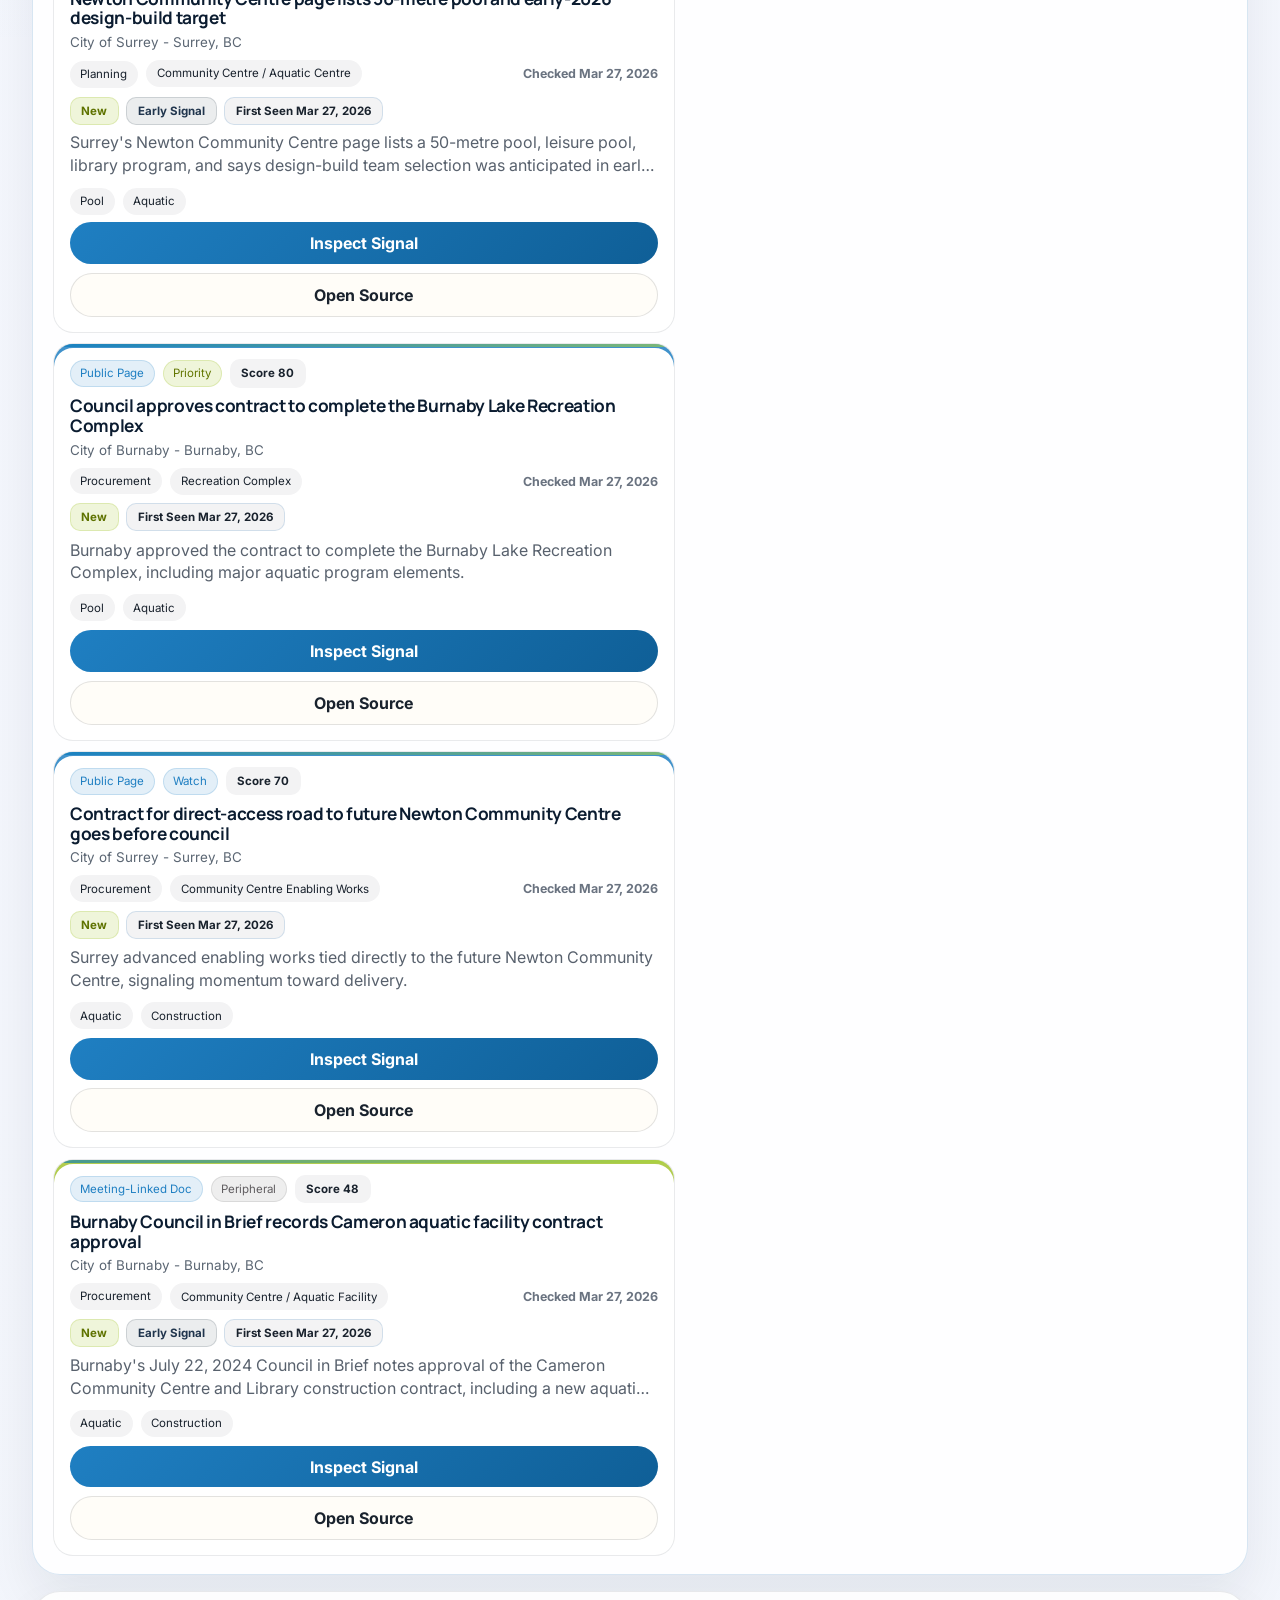
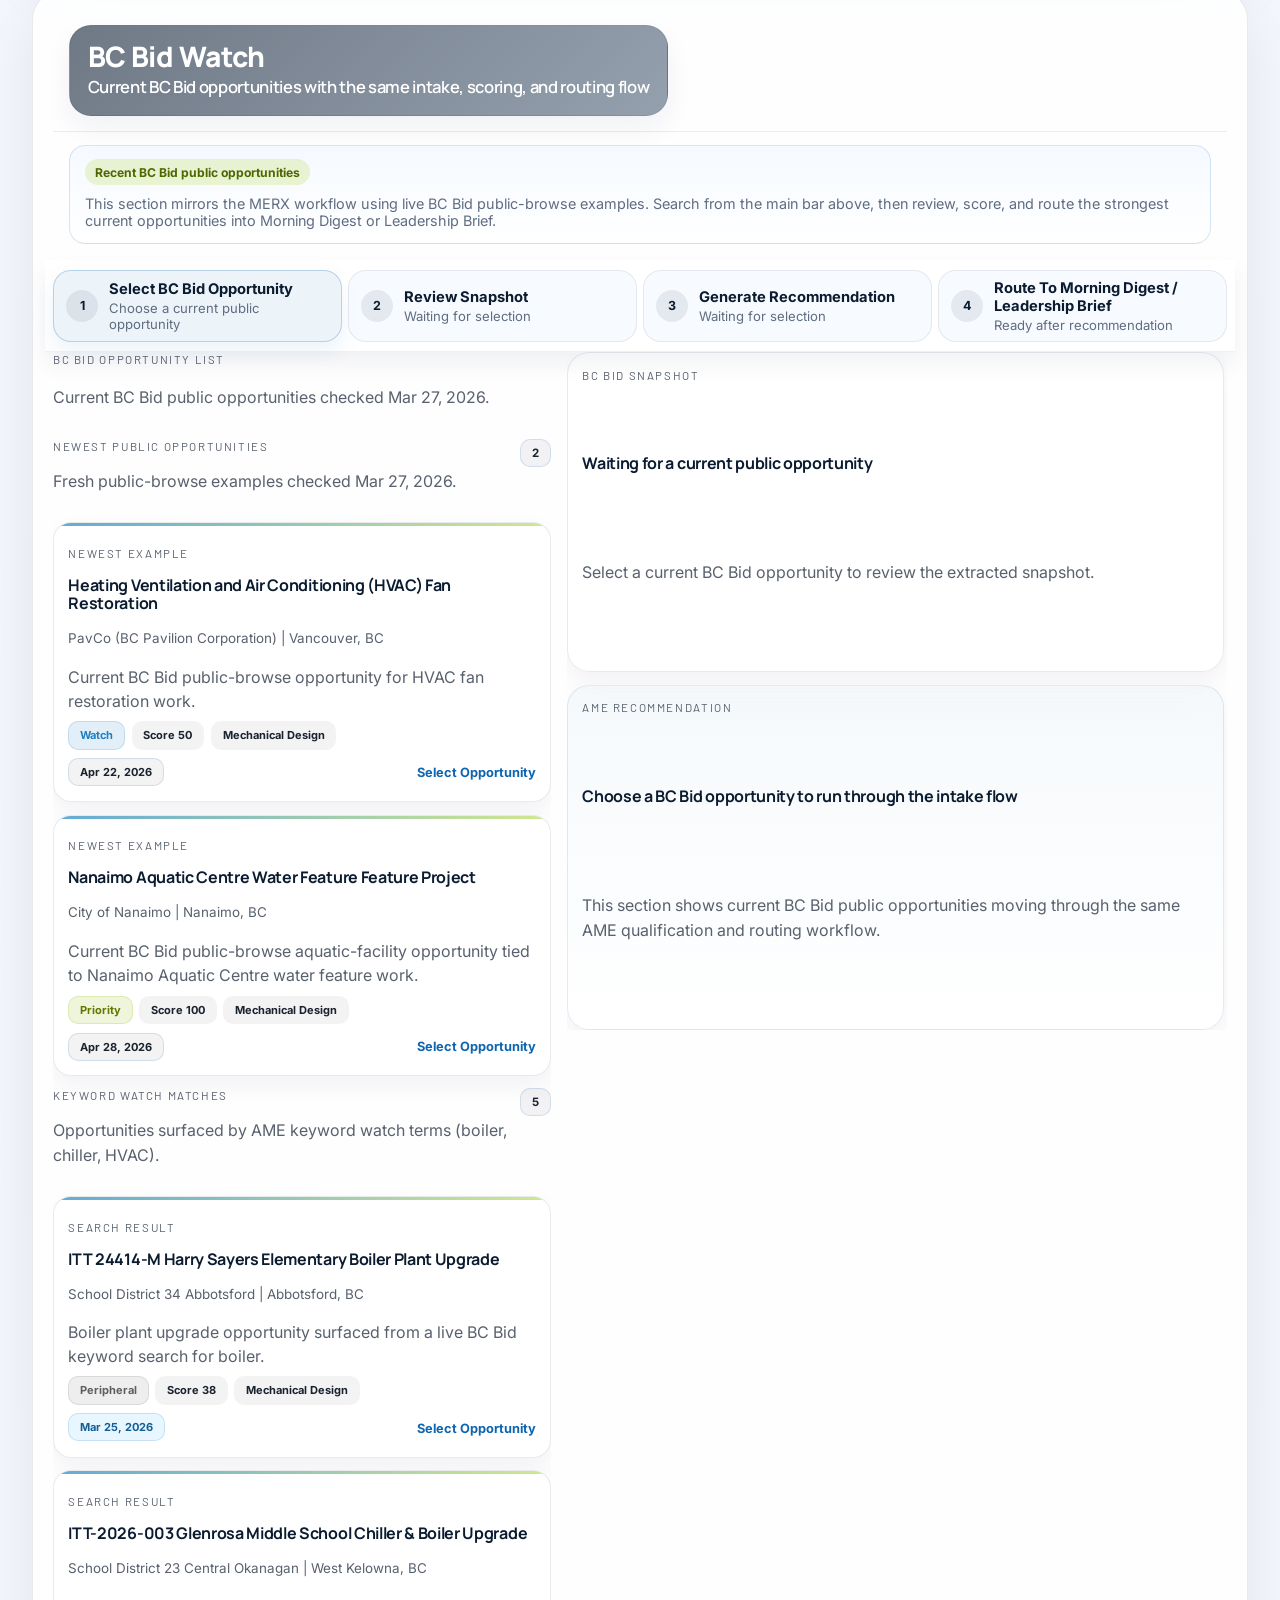
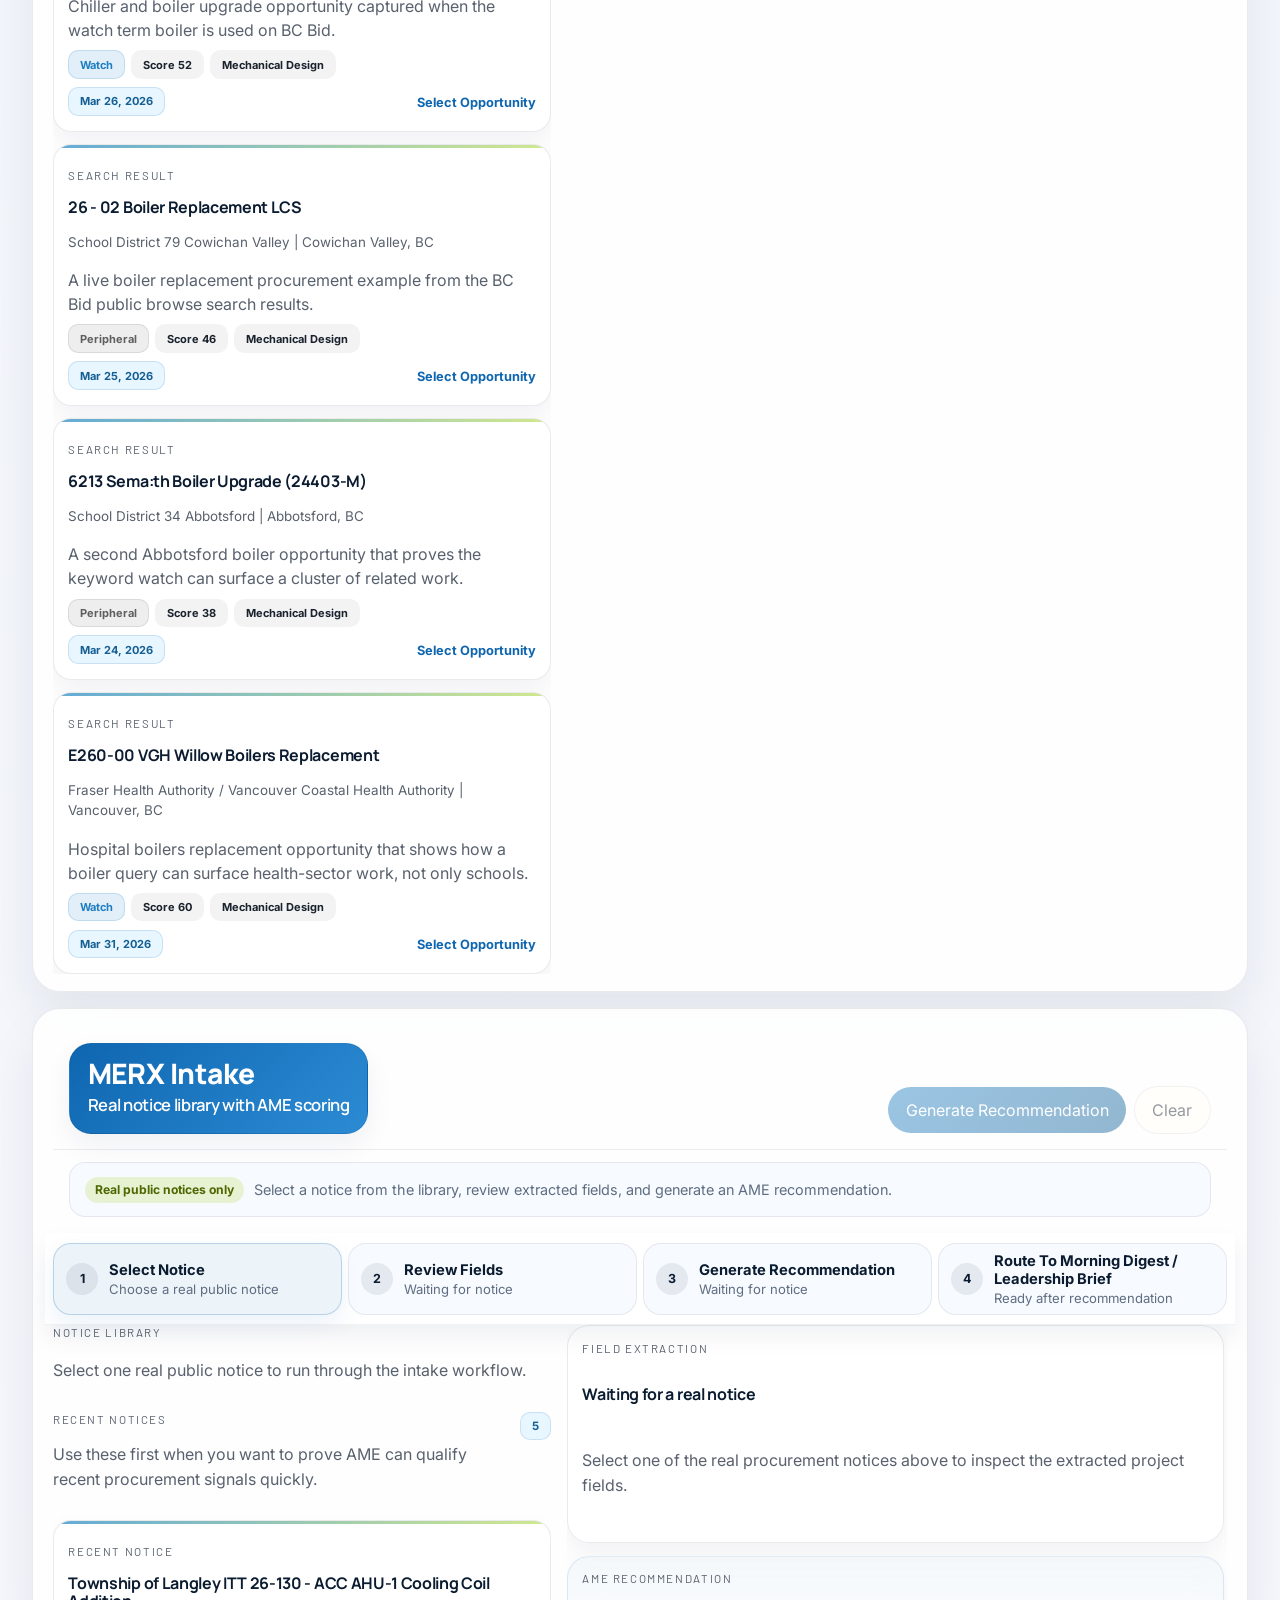
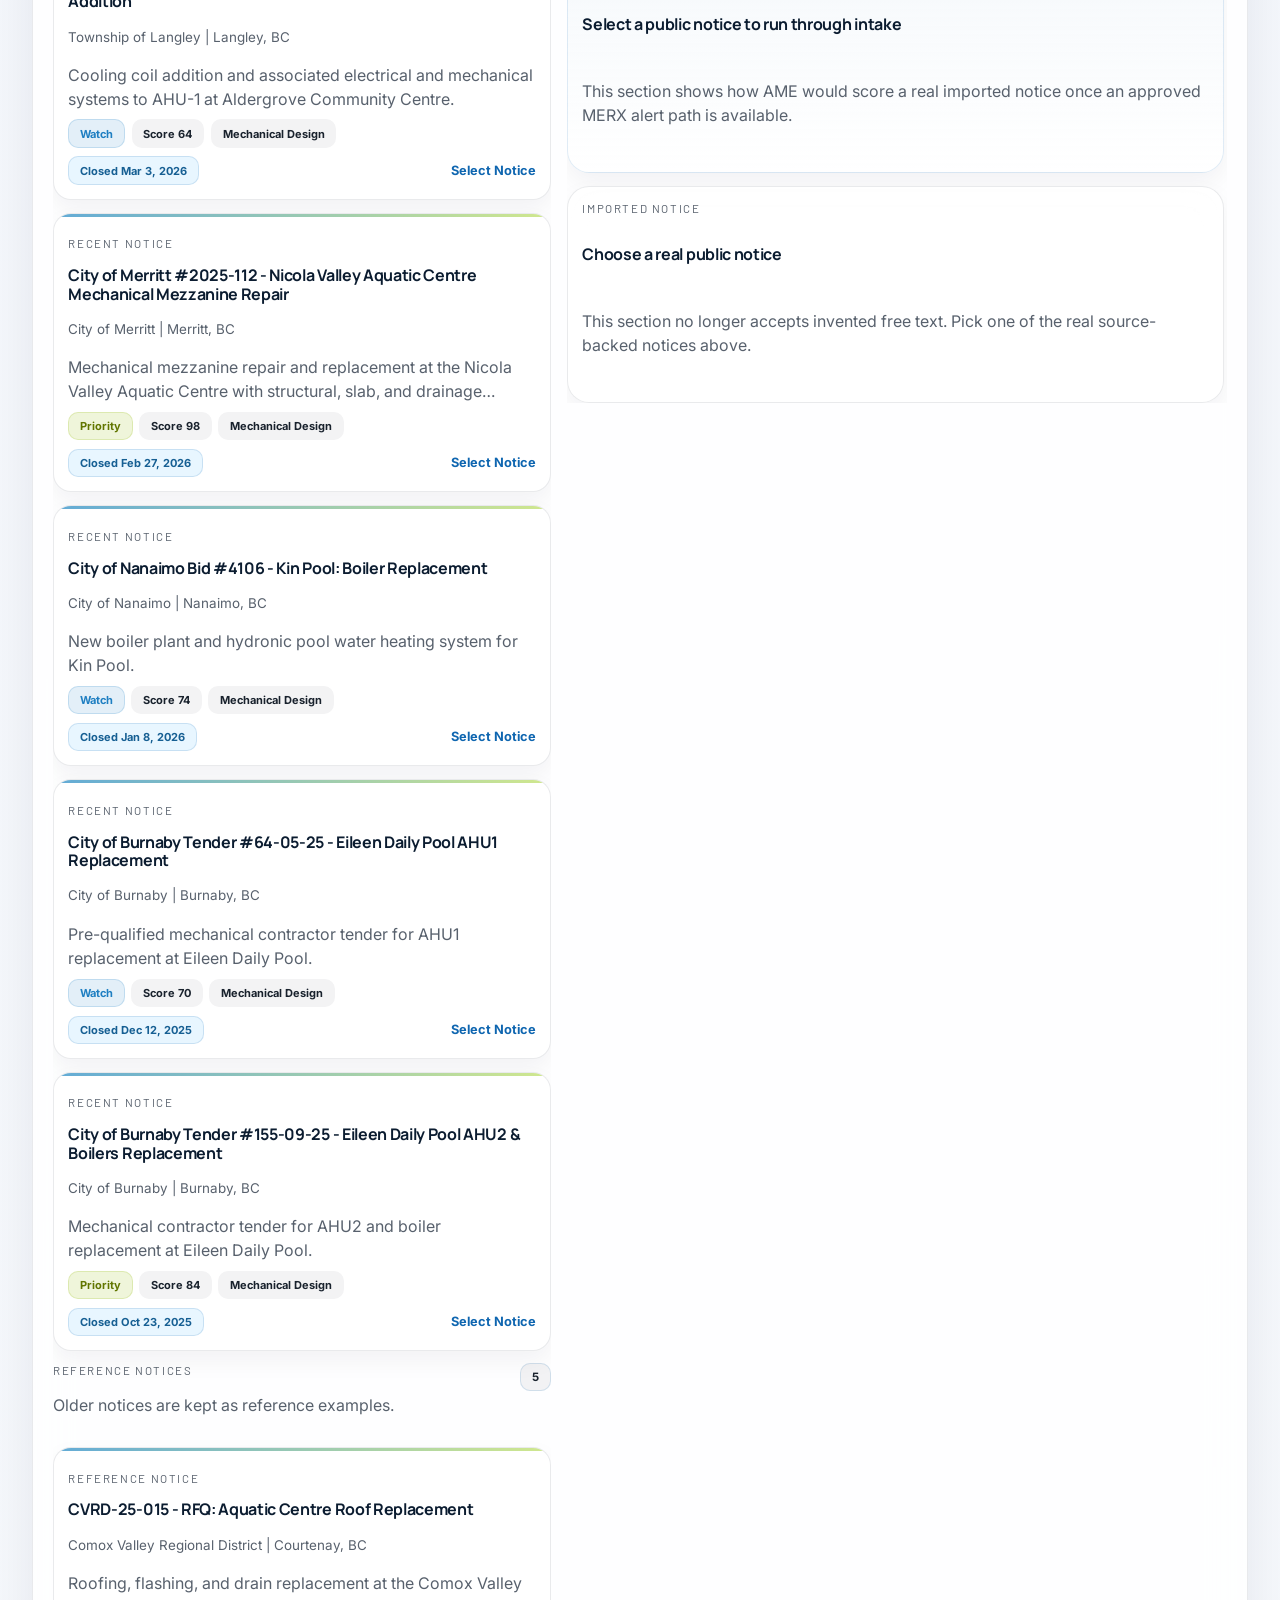
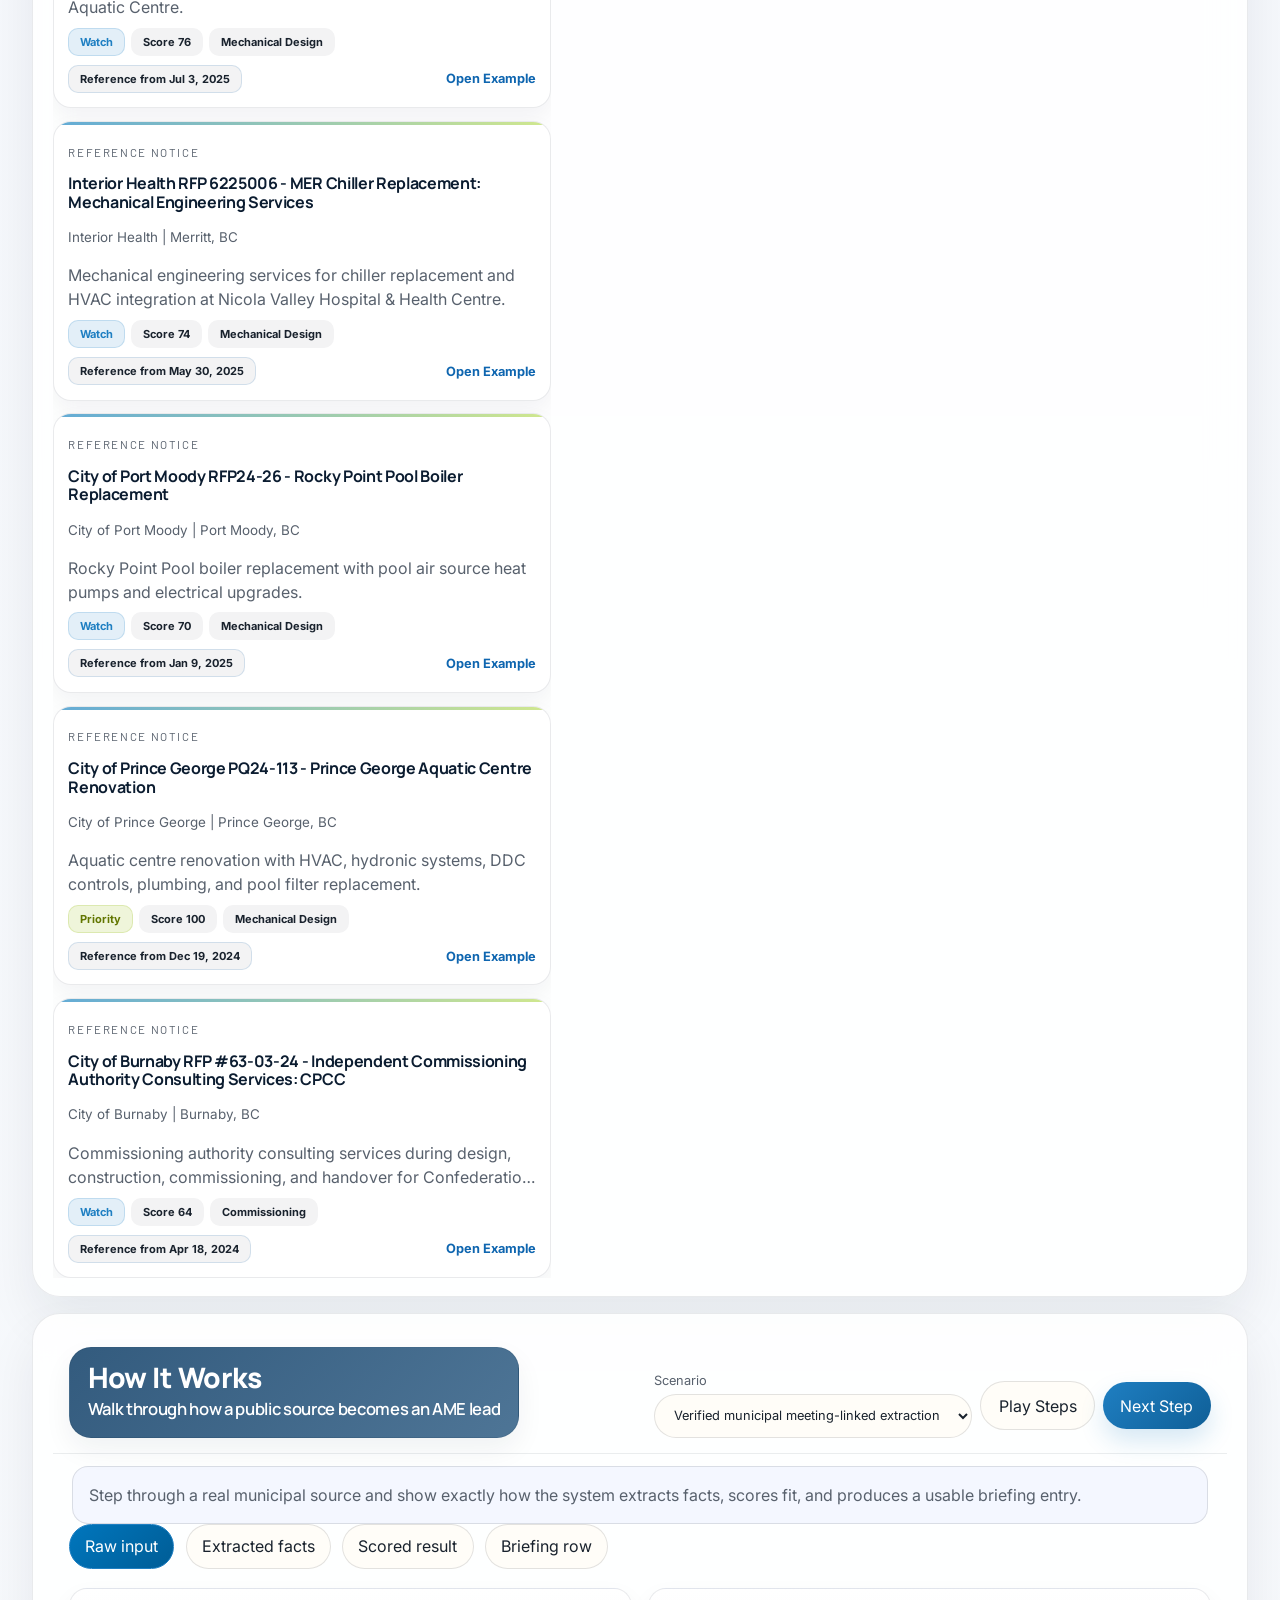
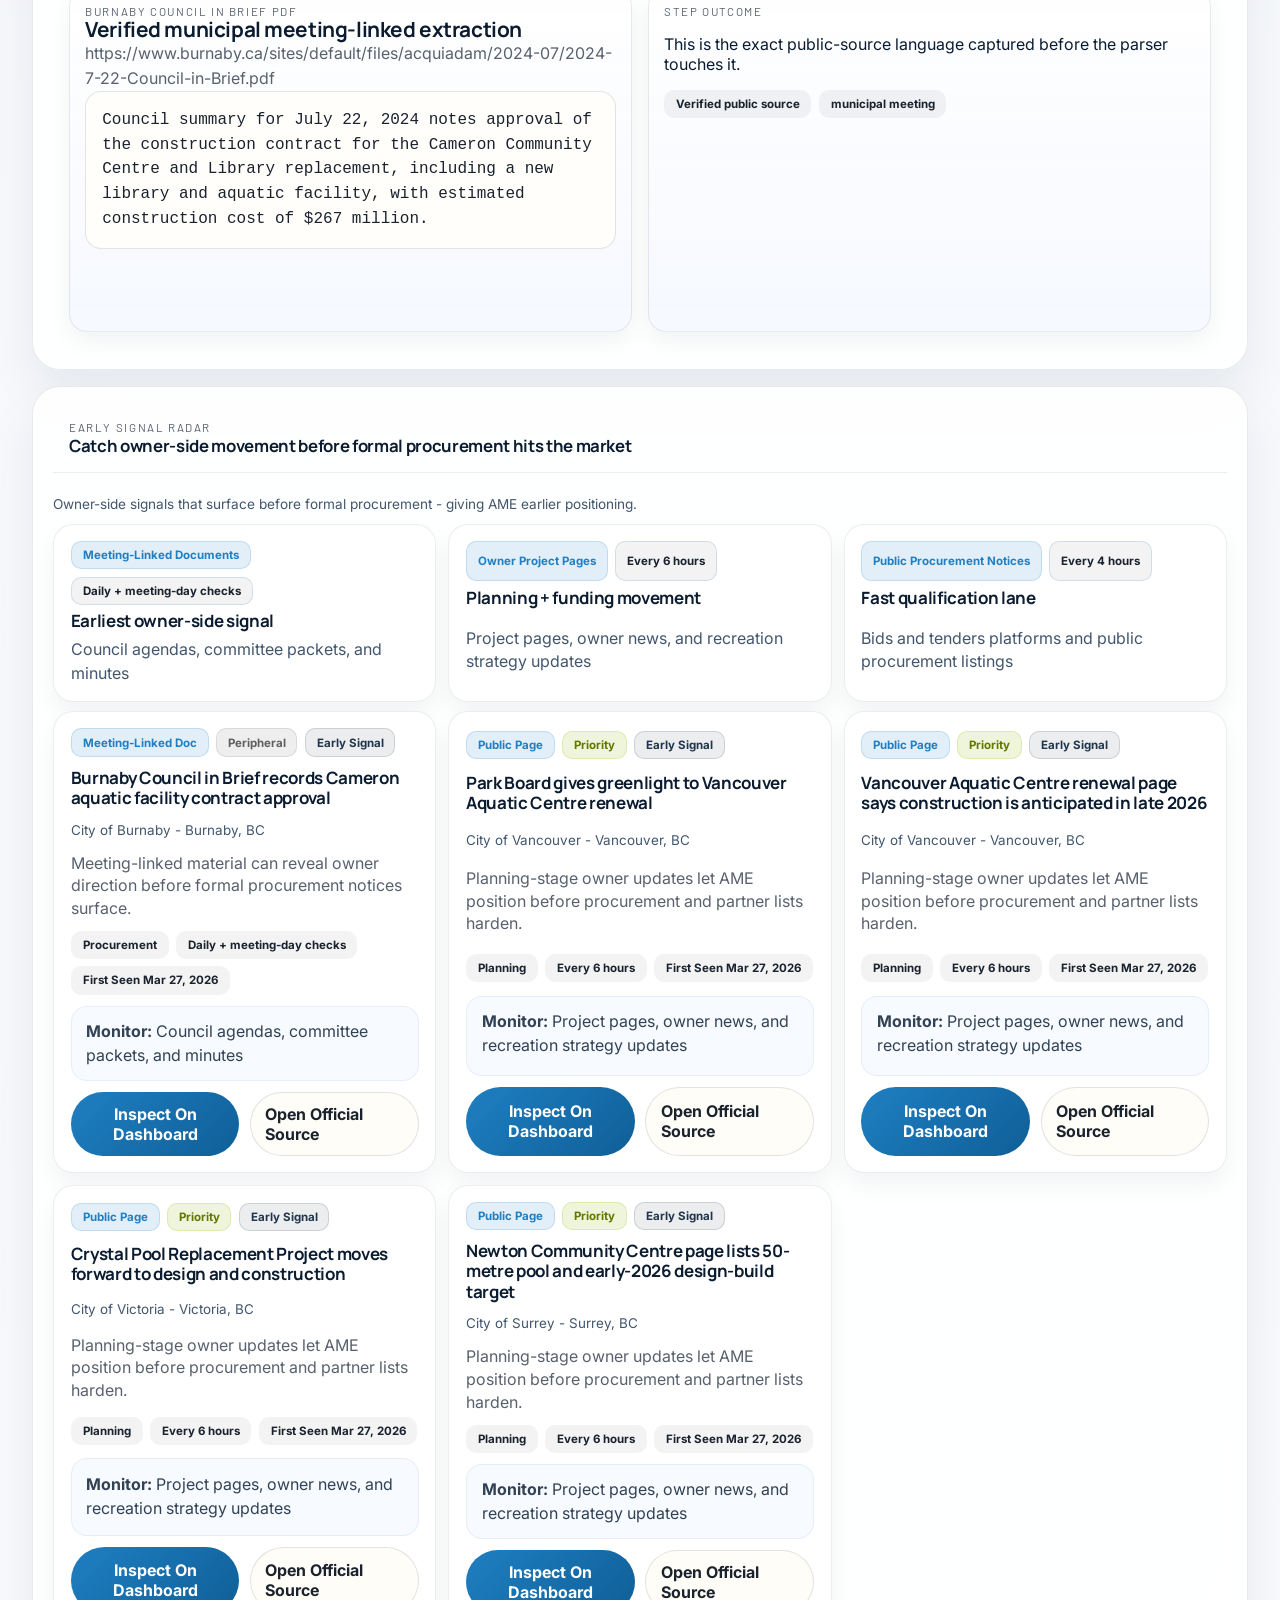
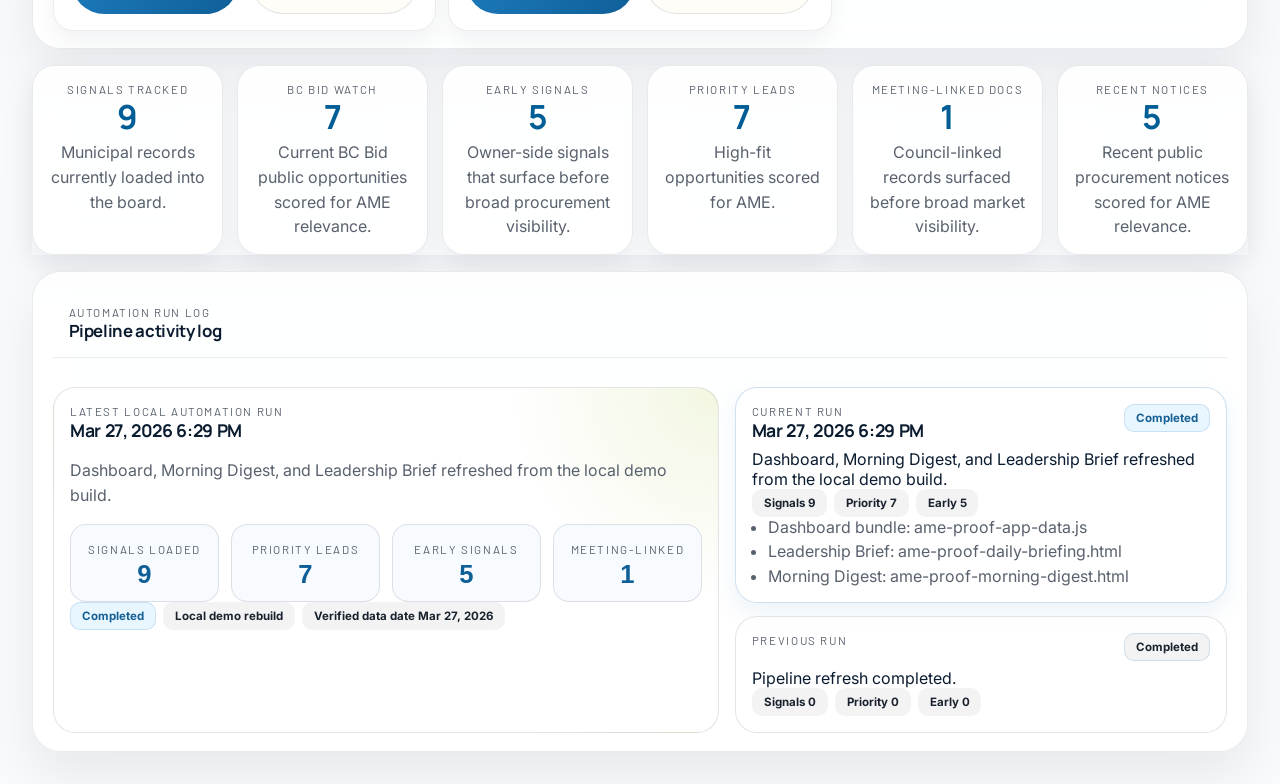
==== commit 32b1e613: "Fix early radar, BC Bid visibility, scroll, remove demo language" ====
--- a/index.html
+++ b/index.html
@@ -225,6 +225,7 @@
         <div class="early-radar-intro">
           <p class="early-radar-summary-copy">Owner-side signals that surface before formal procurement - giving AME earlier positioning.</p>
         </div>
+        <div id="earlyCadenceStrip" class="early-cadence-strip"></div>
         <div id="earlySignalGrid" class="early-signal-grid"></div>
       </section>
 
--- a/dashboard-fixes.css
+++ b/dashboard-fixes.css
@@ -79,3 +79,57 @@
   font-size: 0.9rem;
   line-height: 1.55;
 }
+
+/* ── 7. SEARCH LABEL — centered above the input ── */
+.topbar-search {
+  justify-items: center;
+}
+
+.search-label {
+  text-align: center;
+}
+
+/* ── 7b. STAT CARDS — center numbers and supporting copy ── */
+.truth-card,
+.run-kpi {
+  text-align: center;
+}
+
+.truth-card .metric-label,
+.truth-card .metric-value,
+.truth-card .metric-note,
+.run-kpi .detail-label,
+.run-kpi strong {
+  text-align: center;
+}
+
+/* ── 8. FLOW STRIPS — sticky so steps stay visible during all workflows ── */
+/* Covers Project Signals (.signal-steps), BC Bid Watch and MERX Intake (.merx-steps) */
+.signal-steps,
+.merx-steps {
+  position: sticky;
+  top: 8.55rem;
+  z-index: 18;
+  background: rgba(255, 255, 255, 0.96);
+  backdrop-filter: blur(8px);
+  padding: 0.6rem 0;
+  margin: 0 -0.5rem;
+  padding-left: 0.5rem;
+  padding-right: 0.5rem;
+  border-bottom: 1px solid rgba(19, 33, 54, 0.06);
+  box-shadow: 0 12px 22px rgba(19, 33, 54, 0.06);
+  scroll-margin-top: 9rem;
+}
+
+.signal-inspector,
+.merx-detail-stack {
+  position: sticky;
+  top: 13rem;
+  height: calc(100vh - 13.9rem);
+  max-height: calc(100vh - 13.9rem);
+  min-height: 0;
+  overflow-y: auto;
+  overscroll-behavior: contain;
+  padding-right: 0.2rem;
+  scroll-margin-top: 13.4rem;
+}
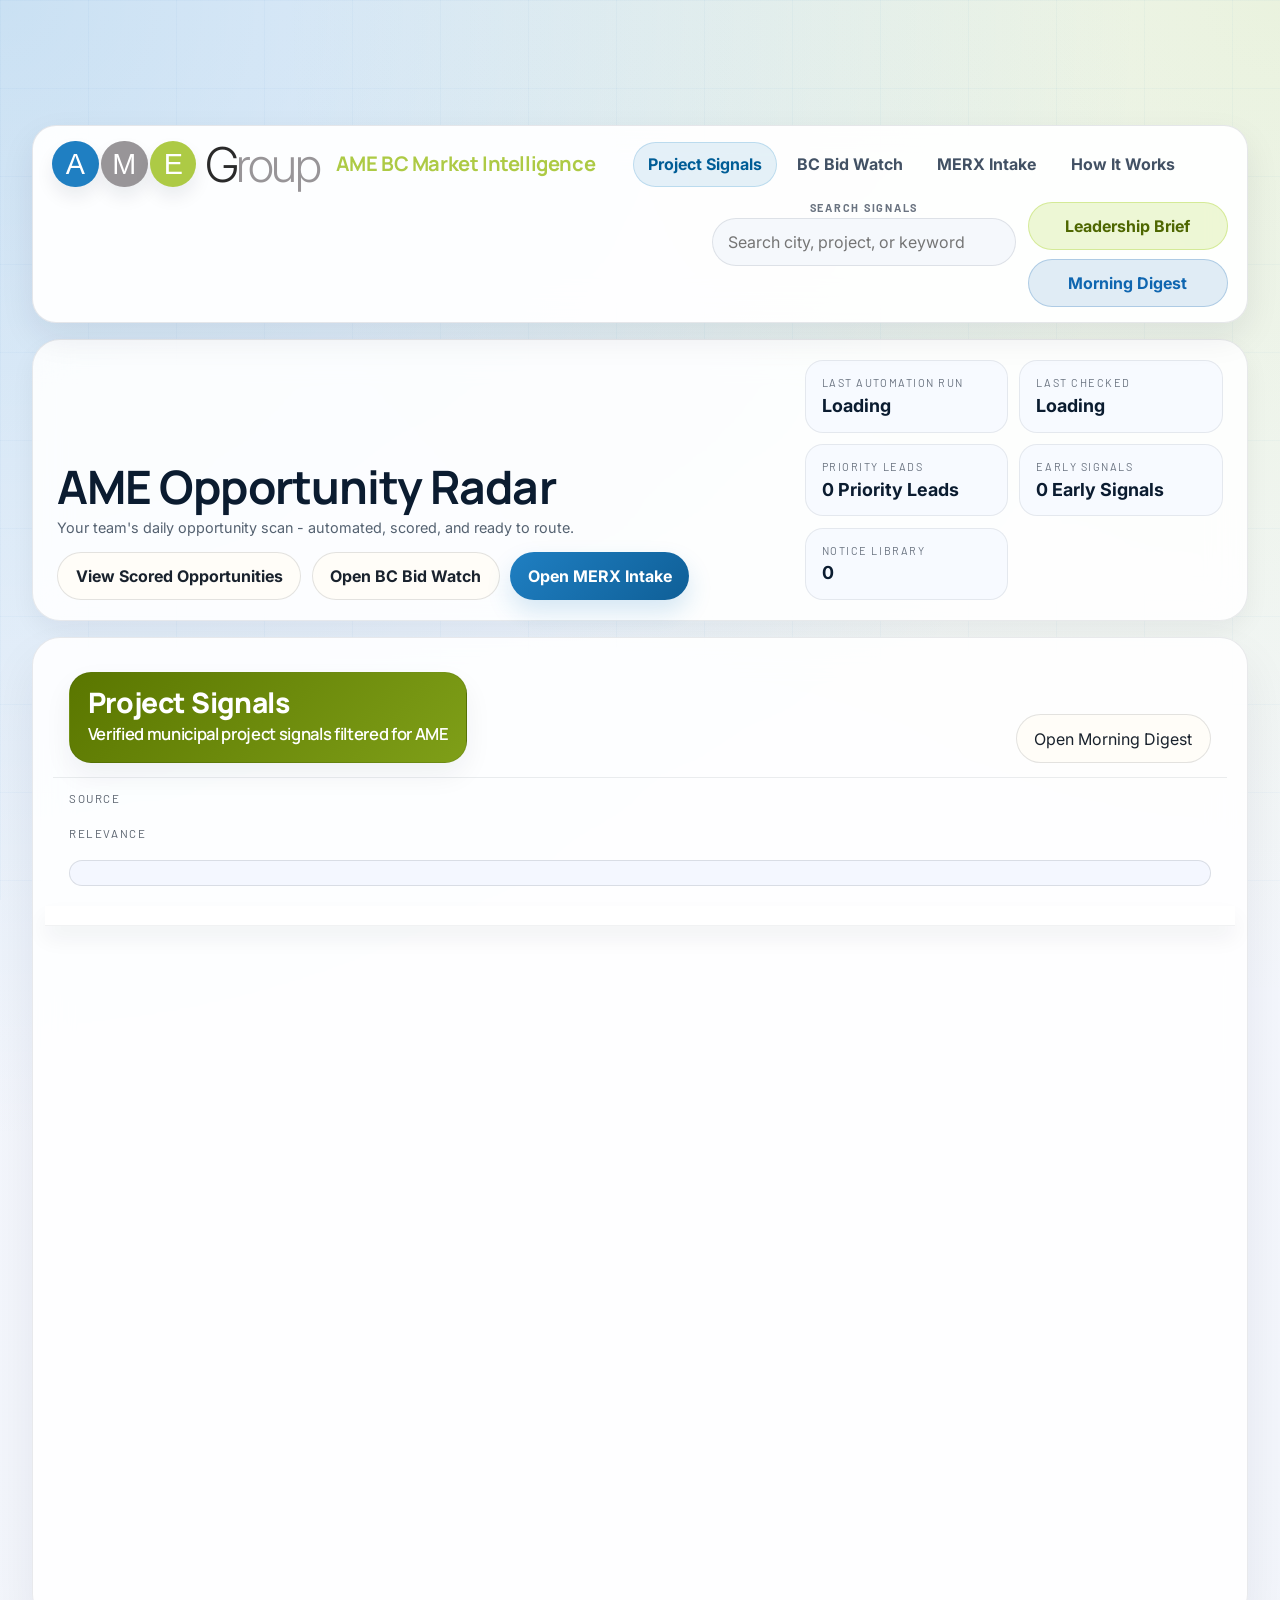
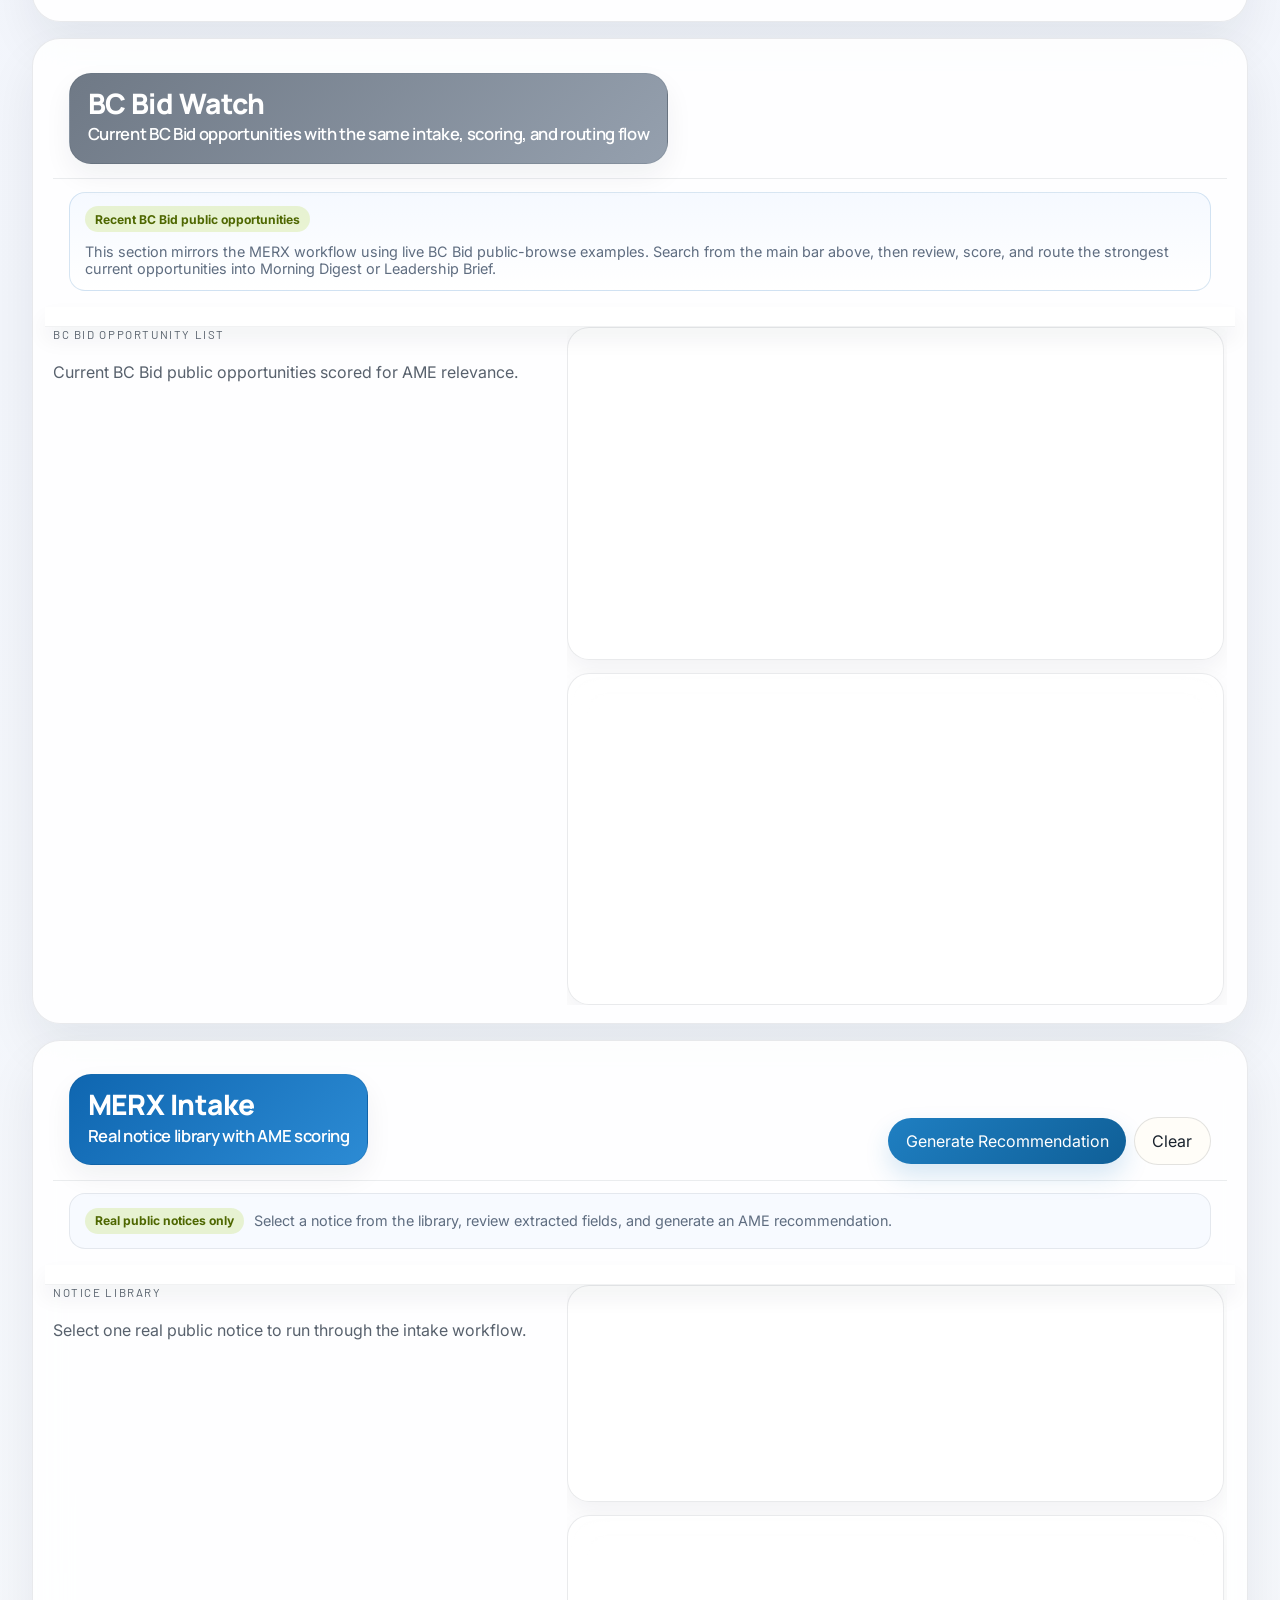
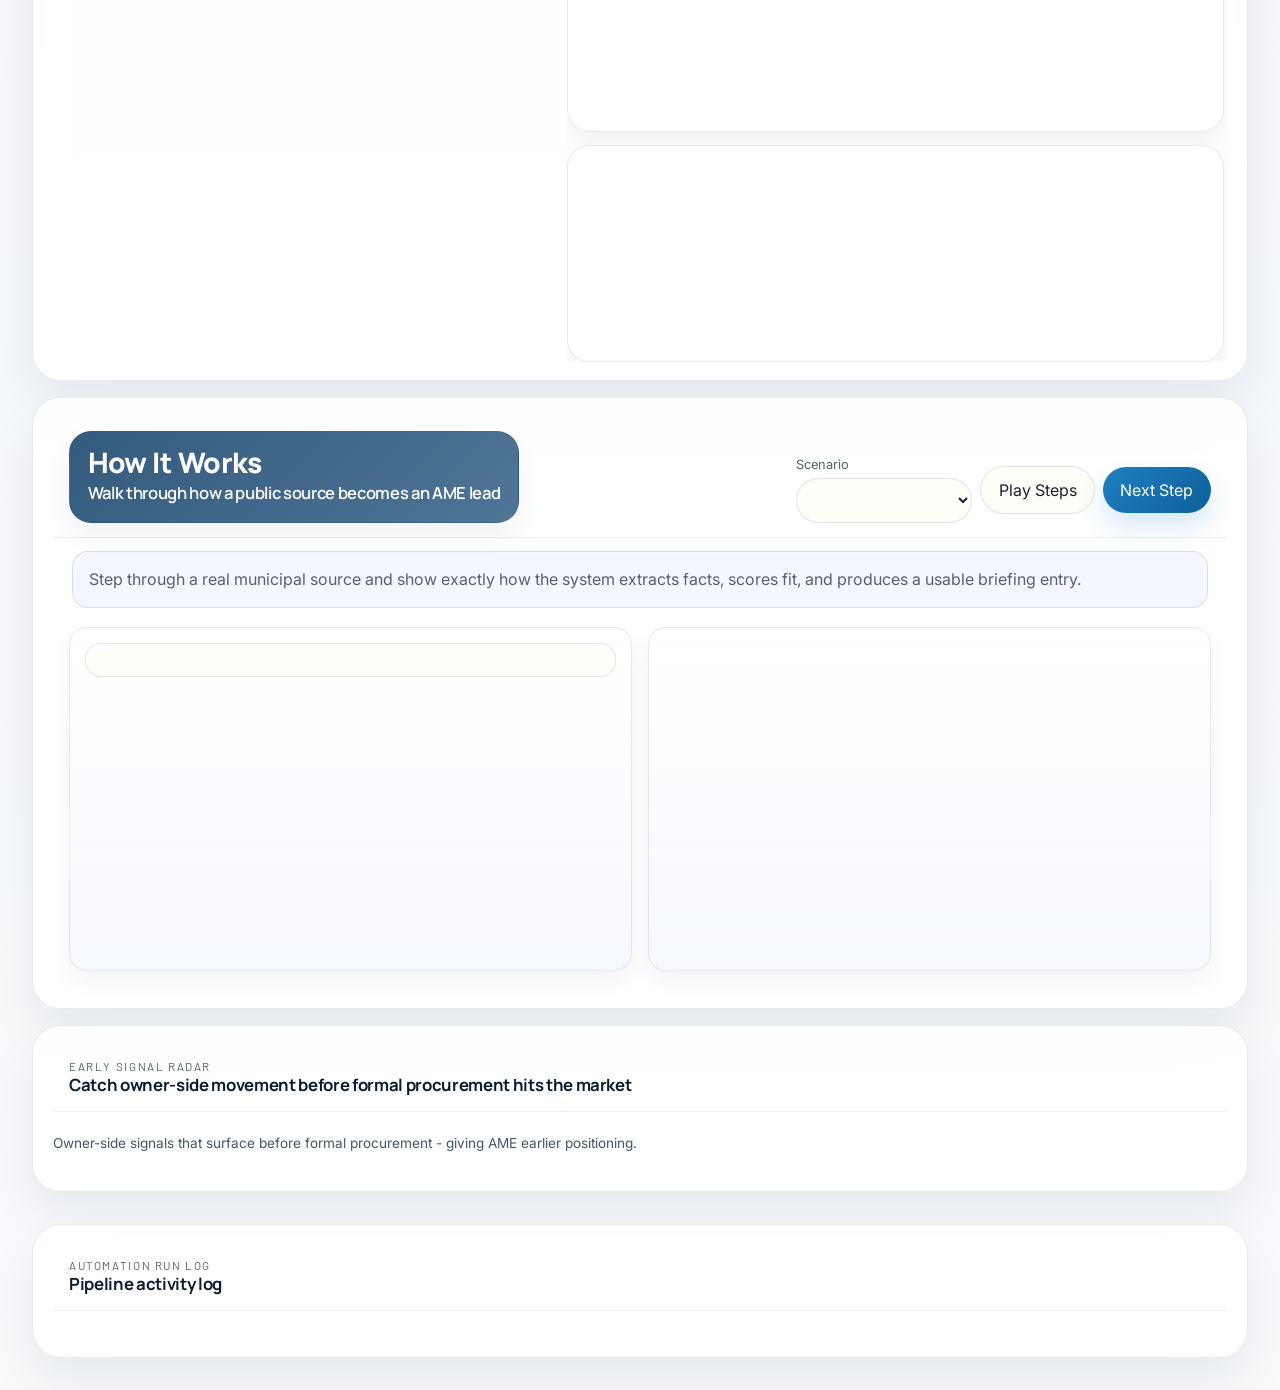
==== commit 1bebe8db: "Refresh demo from live AME pipeline run" ====
--- a/index.html
+++ b/index.html
@@ -1,4 +1,4 @@
-<!doctype html>
+﻿<!doctype html>
 <html lang="en">
 <head>
   <meta charset="UTF-8" />
@@ -249,7 +249,8 @@
     </main>
   </div>
 
-  <script src="data/ame-proof-app-data.js?v=20260327-05"></script>
+  <script src="data/ame-proof-app-data.js?v=20260411-211141"></script>
   <script src="script.js?v=20260327-05"></script>
 </body>
 </html>
+
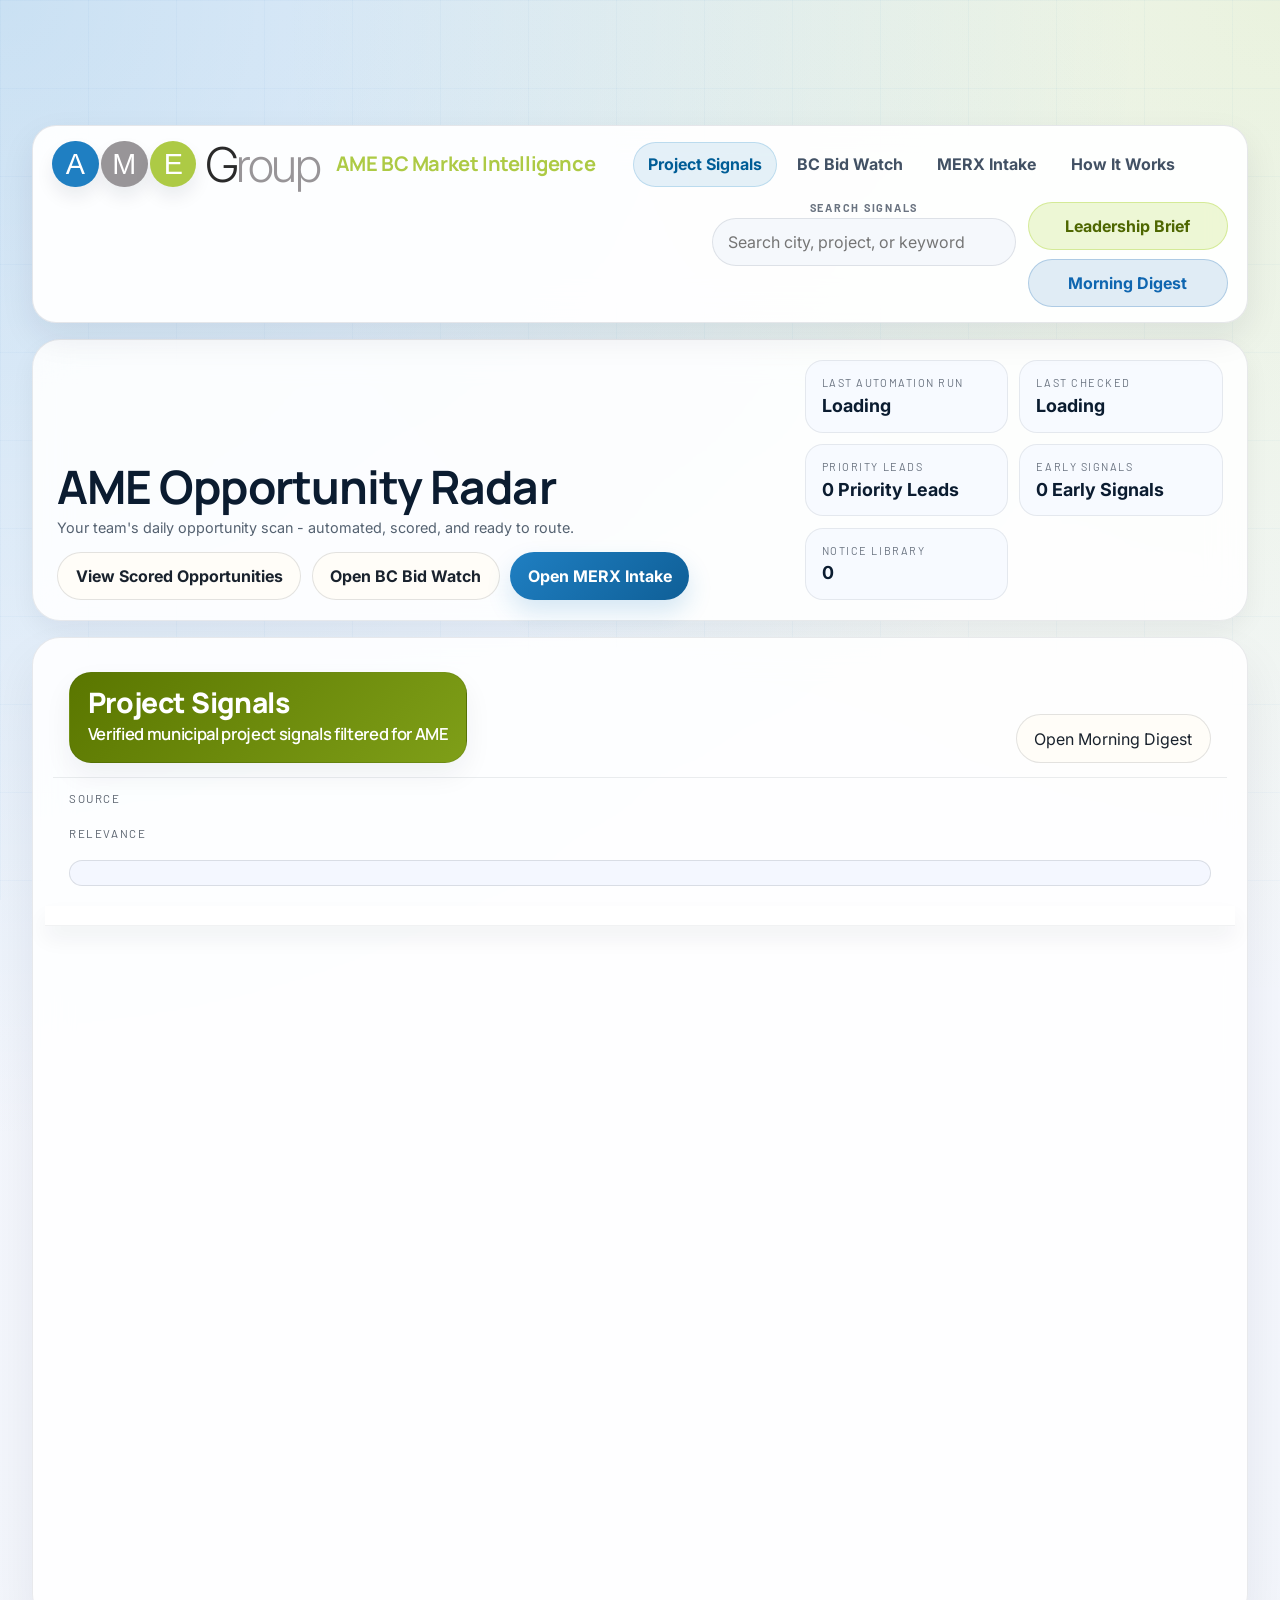
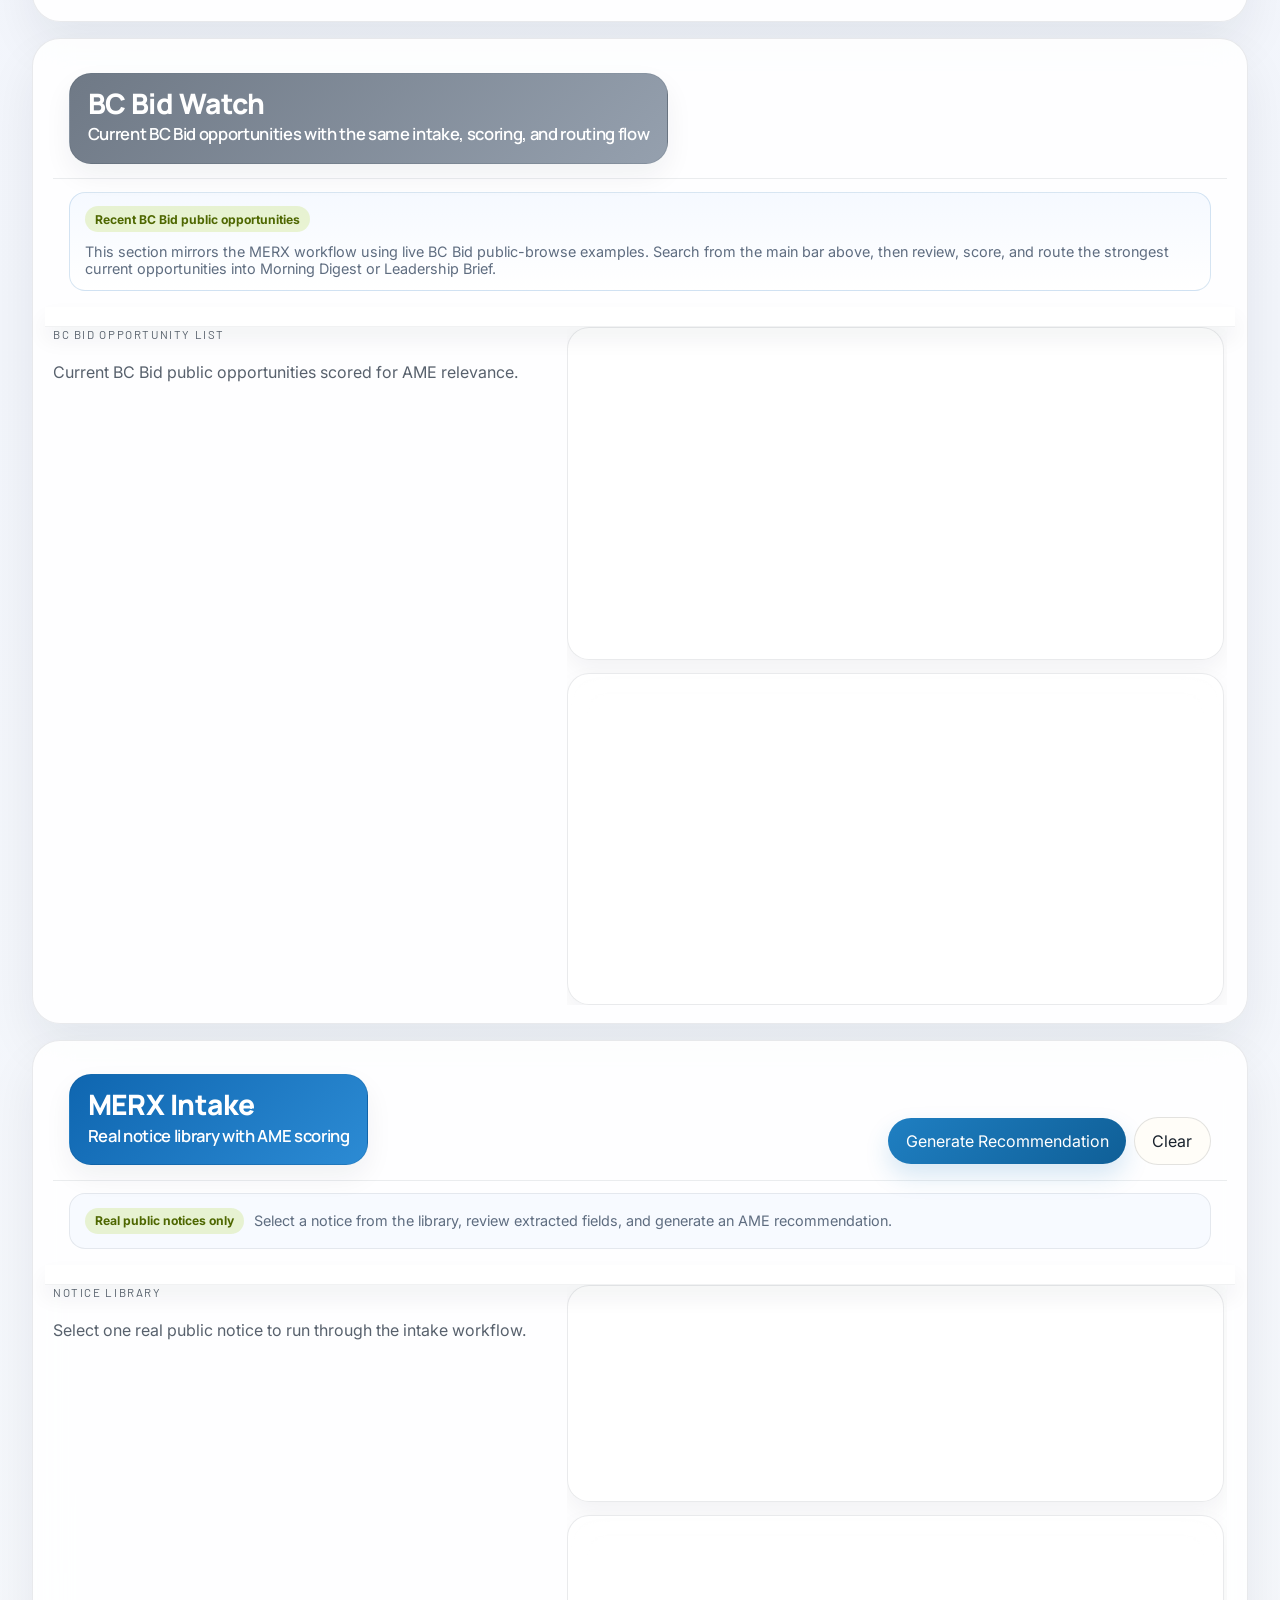
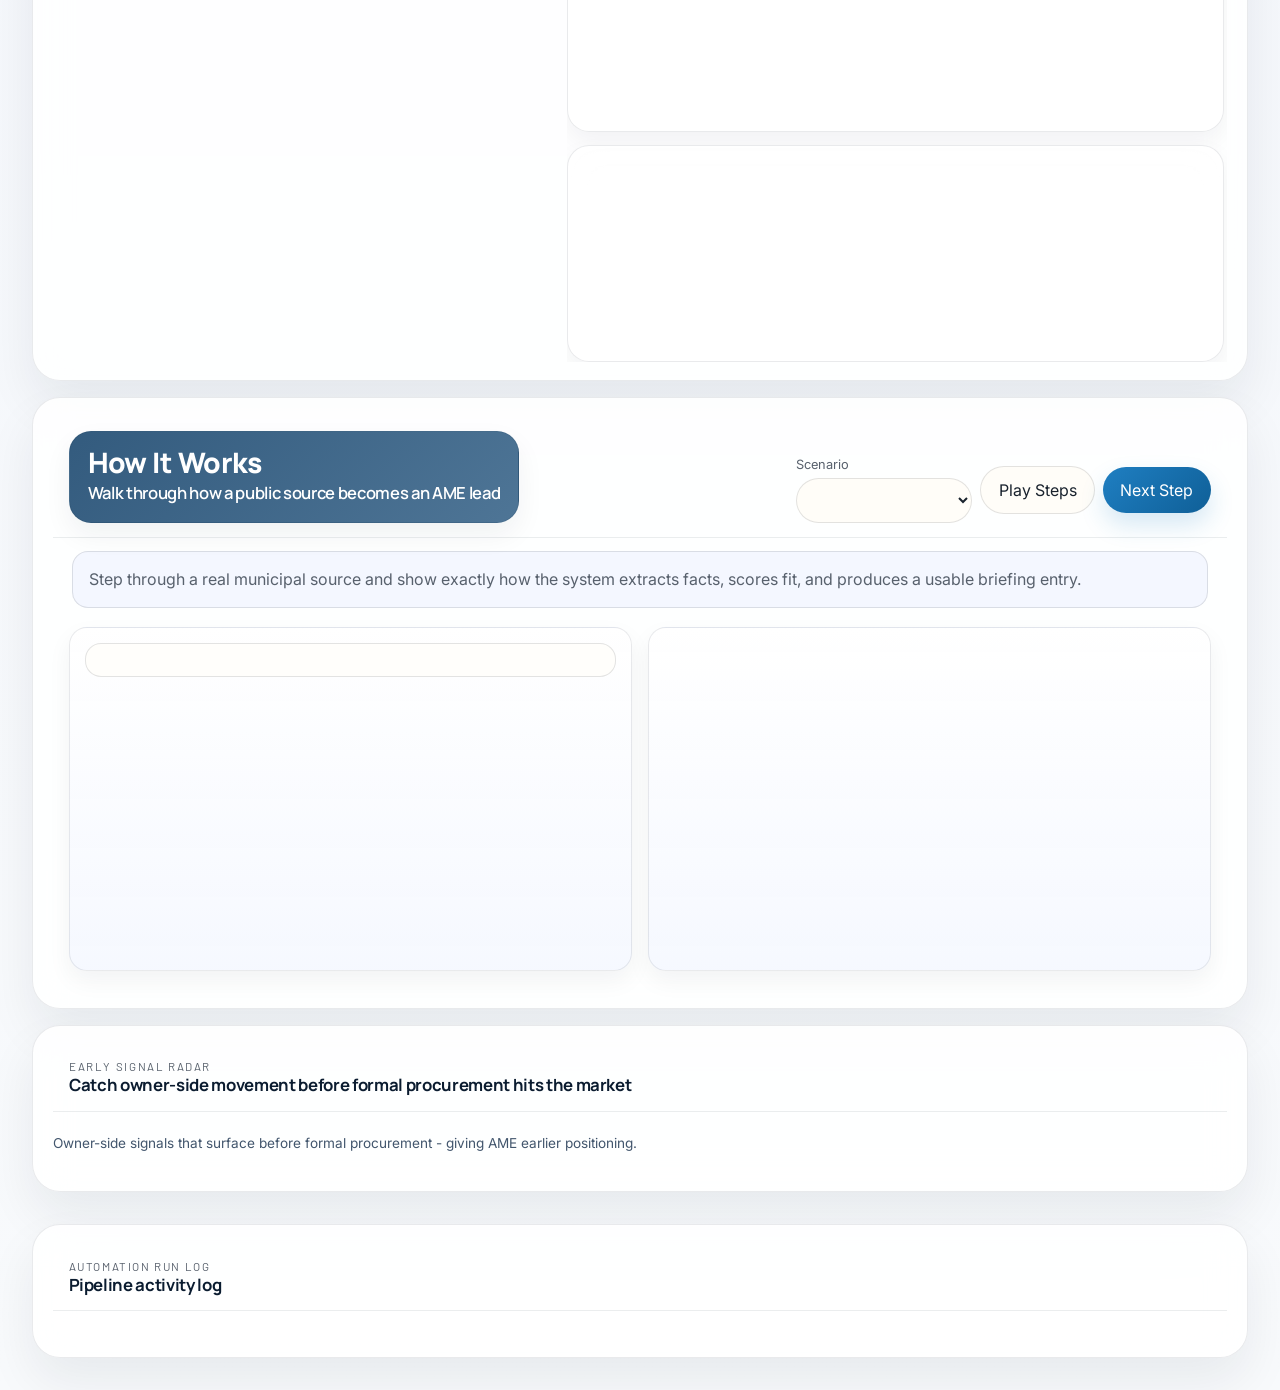
==== commit 605776e5: "Refresh demo from live AME pipeline run" ====
--- a/index.html
+++ b/index.html
@@ -249,8 +249,9 @@
     </main>
   </div>
 
-  <script src="data/ame-proof-app-data.js?v=20260411-211141"></script>
+  <script src="data/ame-proof-app-data.js?v=20260411-211543"></script>
   <script src="script.js?v=20260327-05"></script>
 </body>
 </html>
 
+
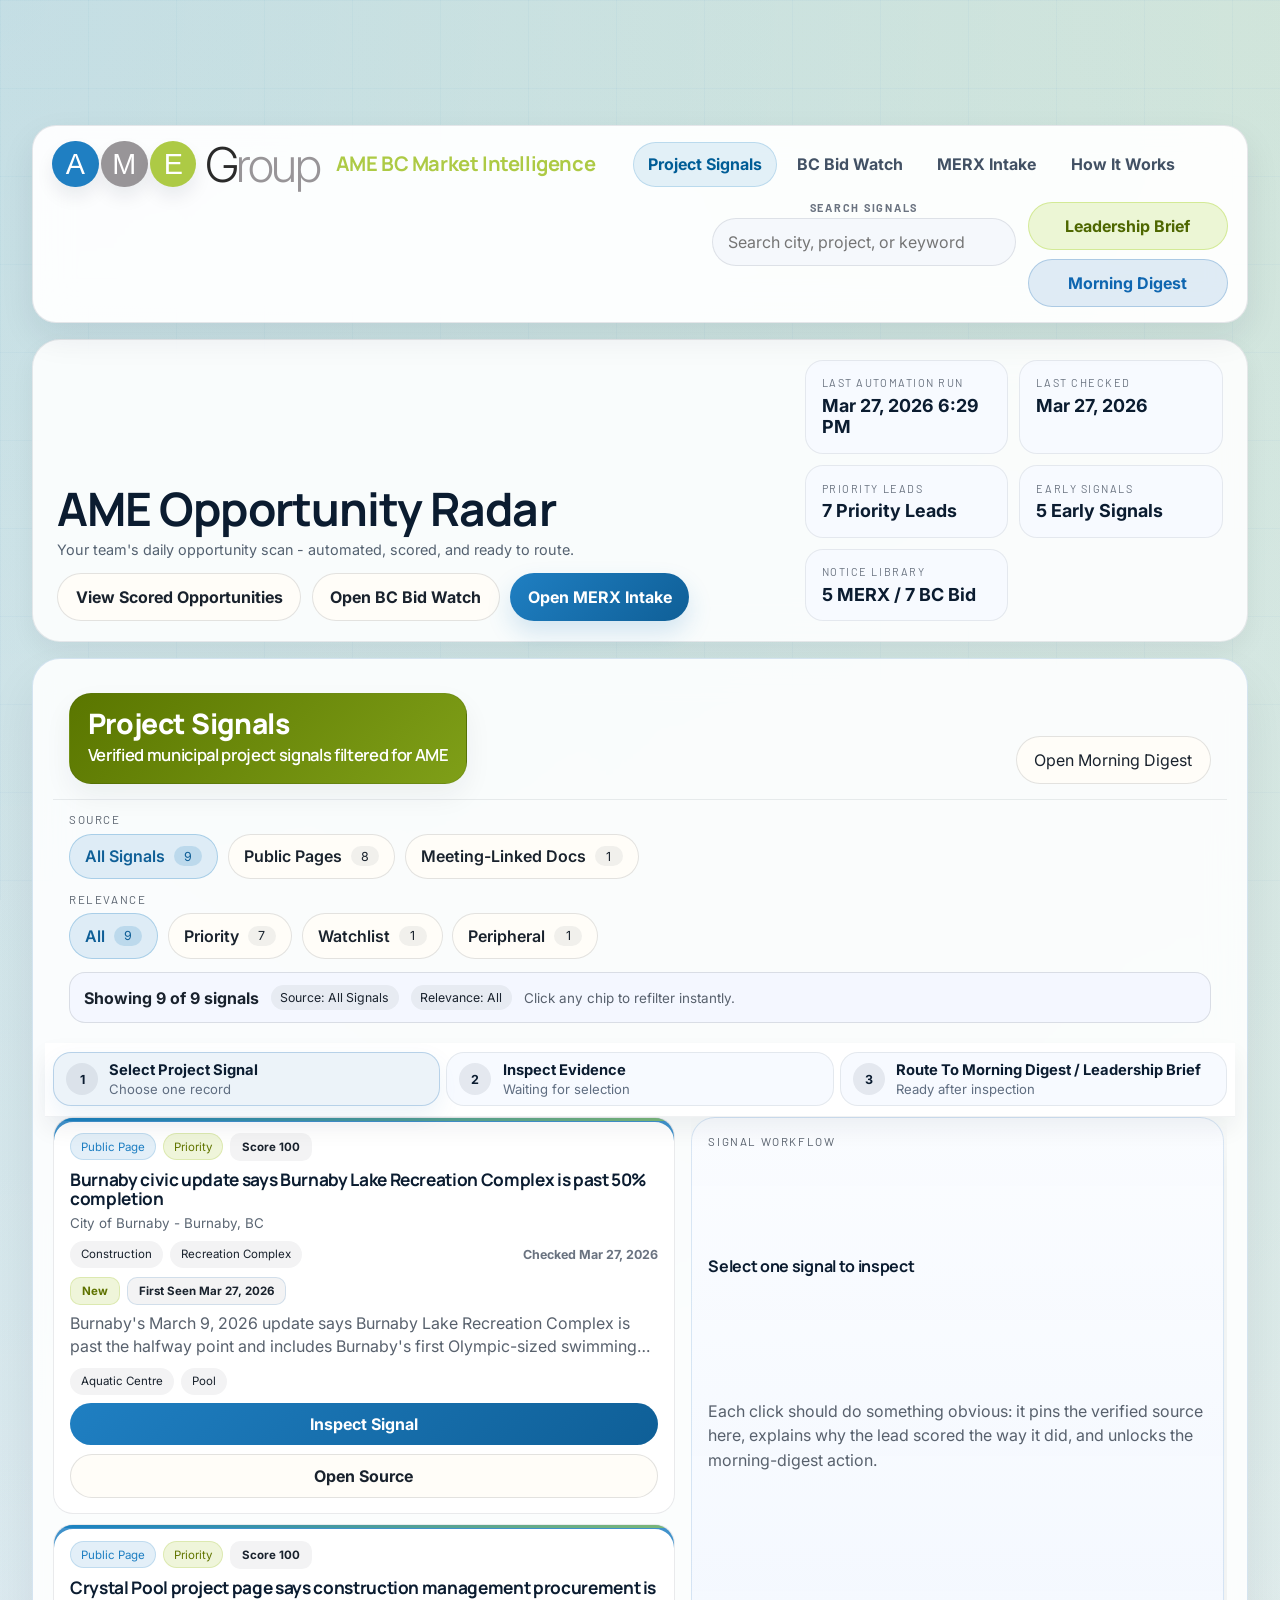
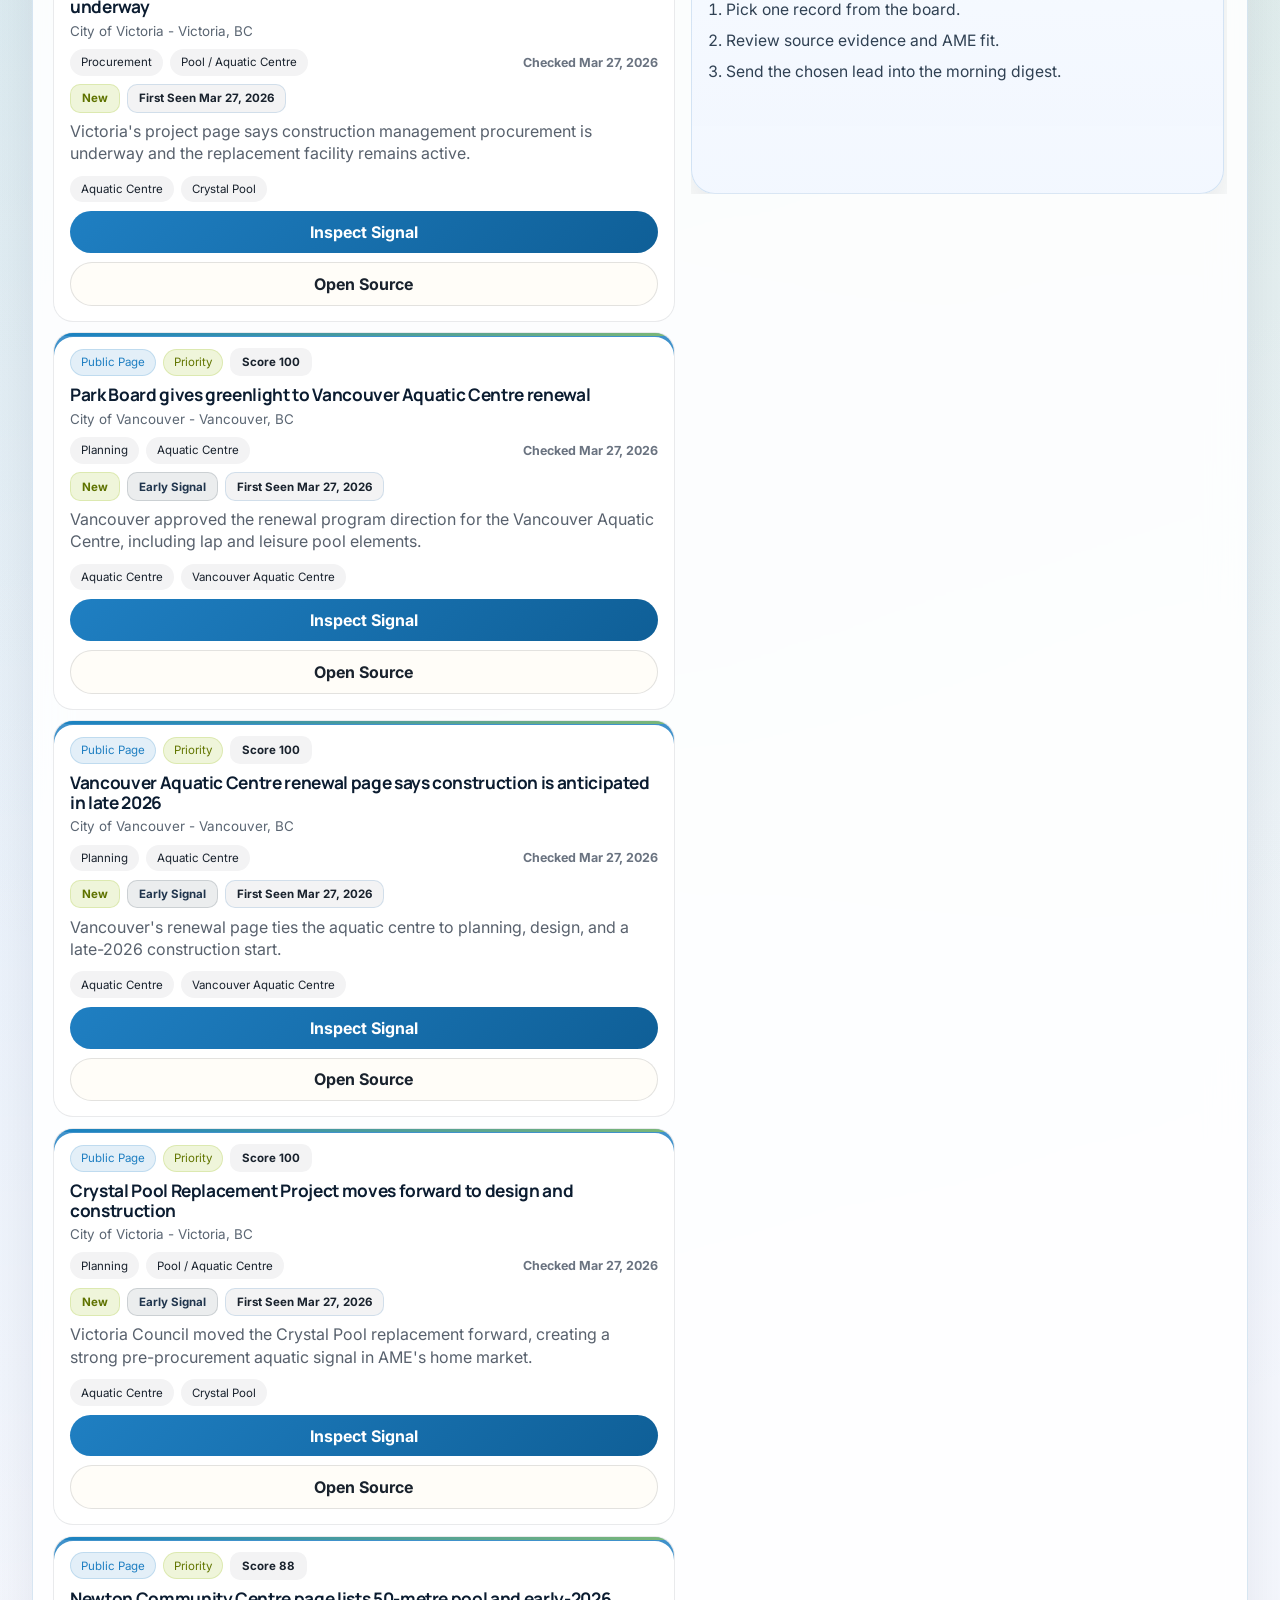
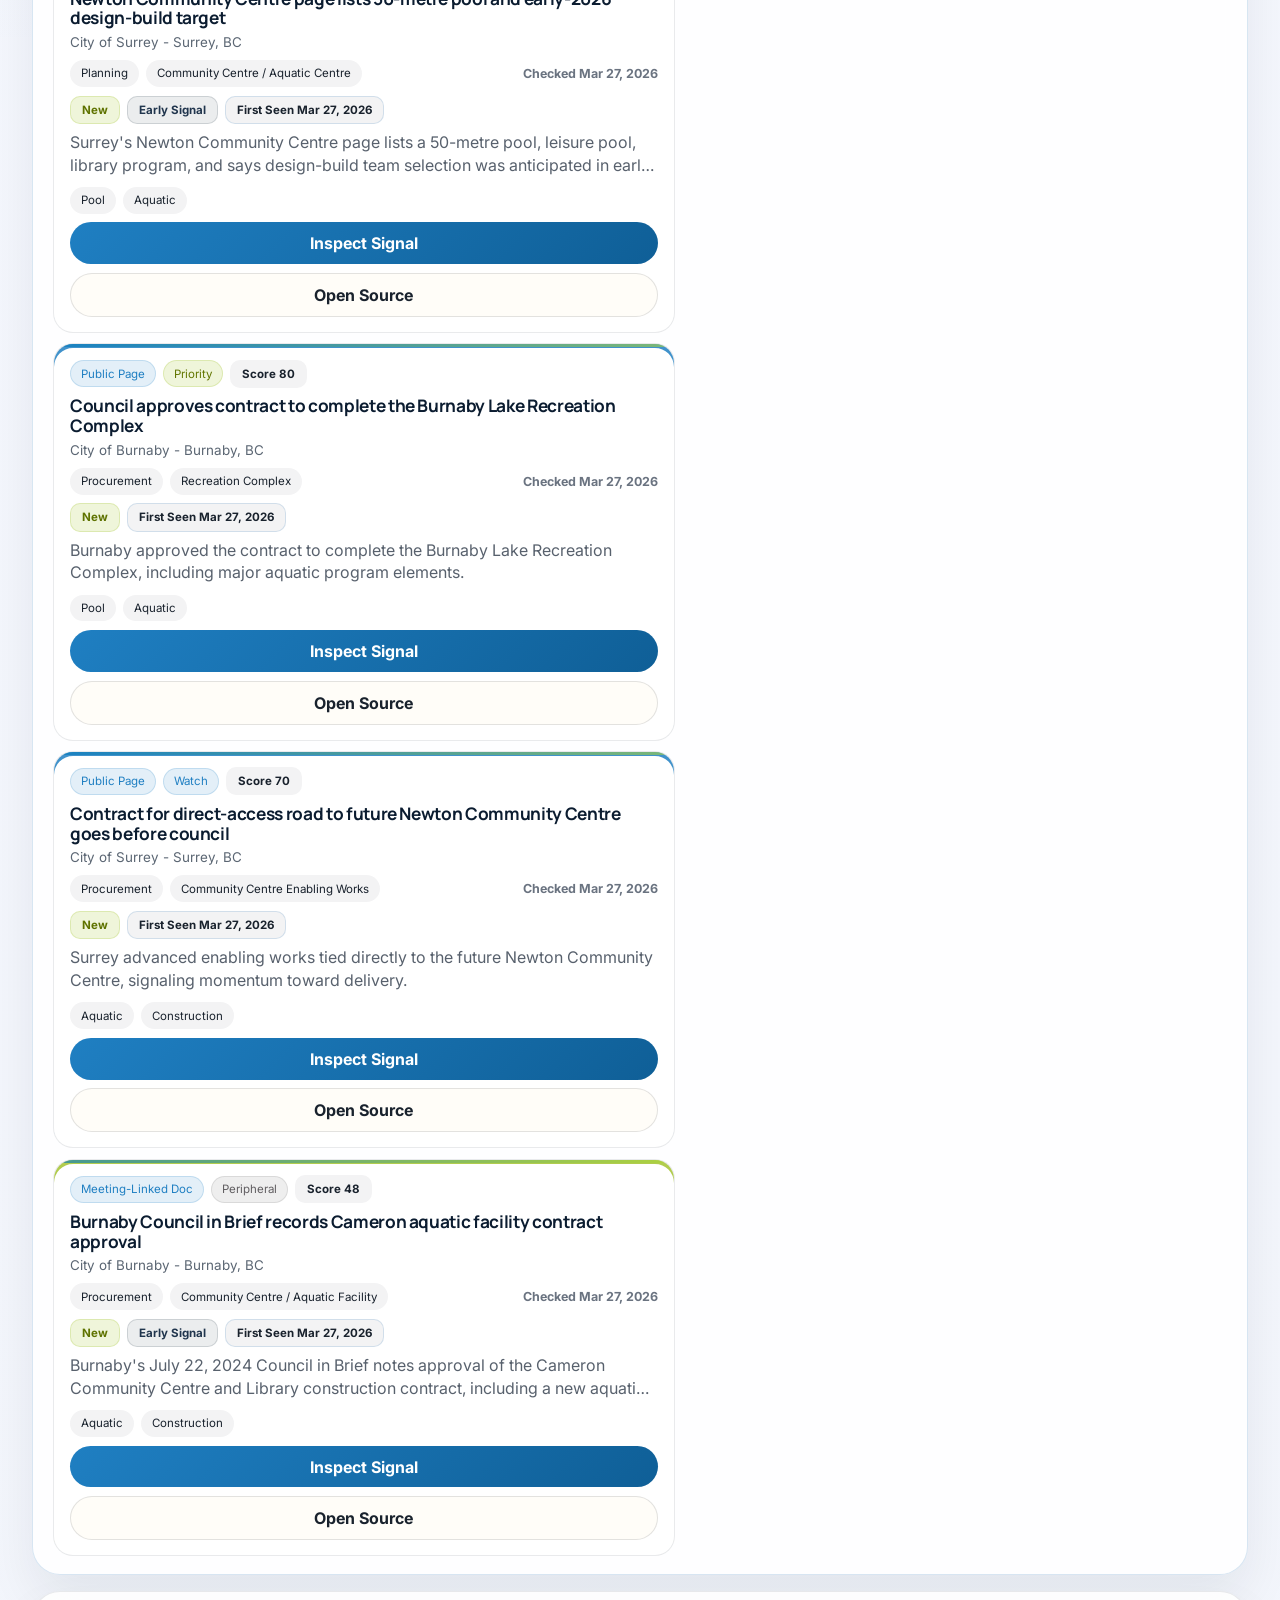
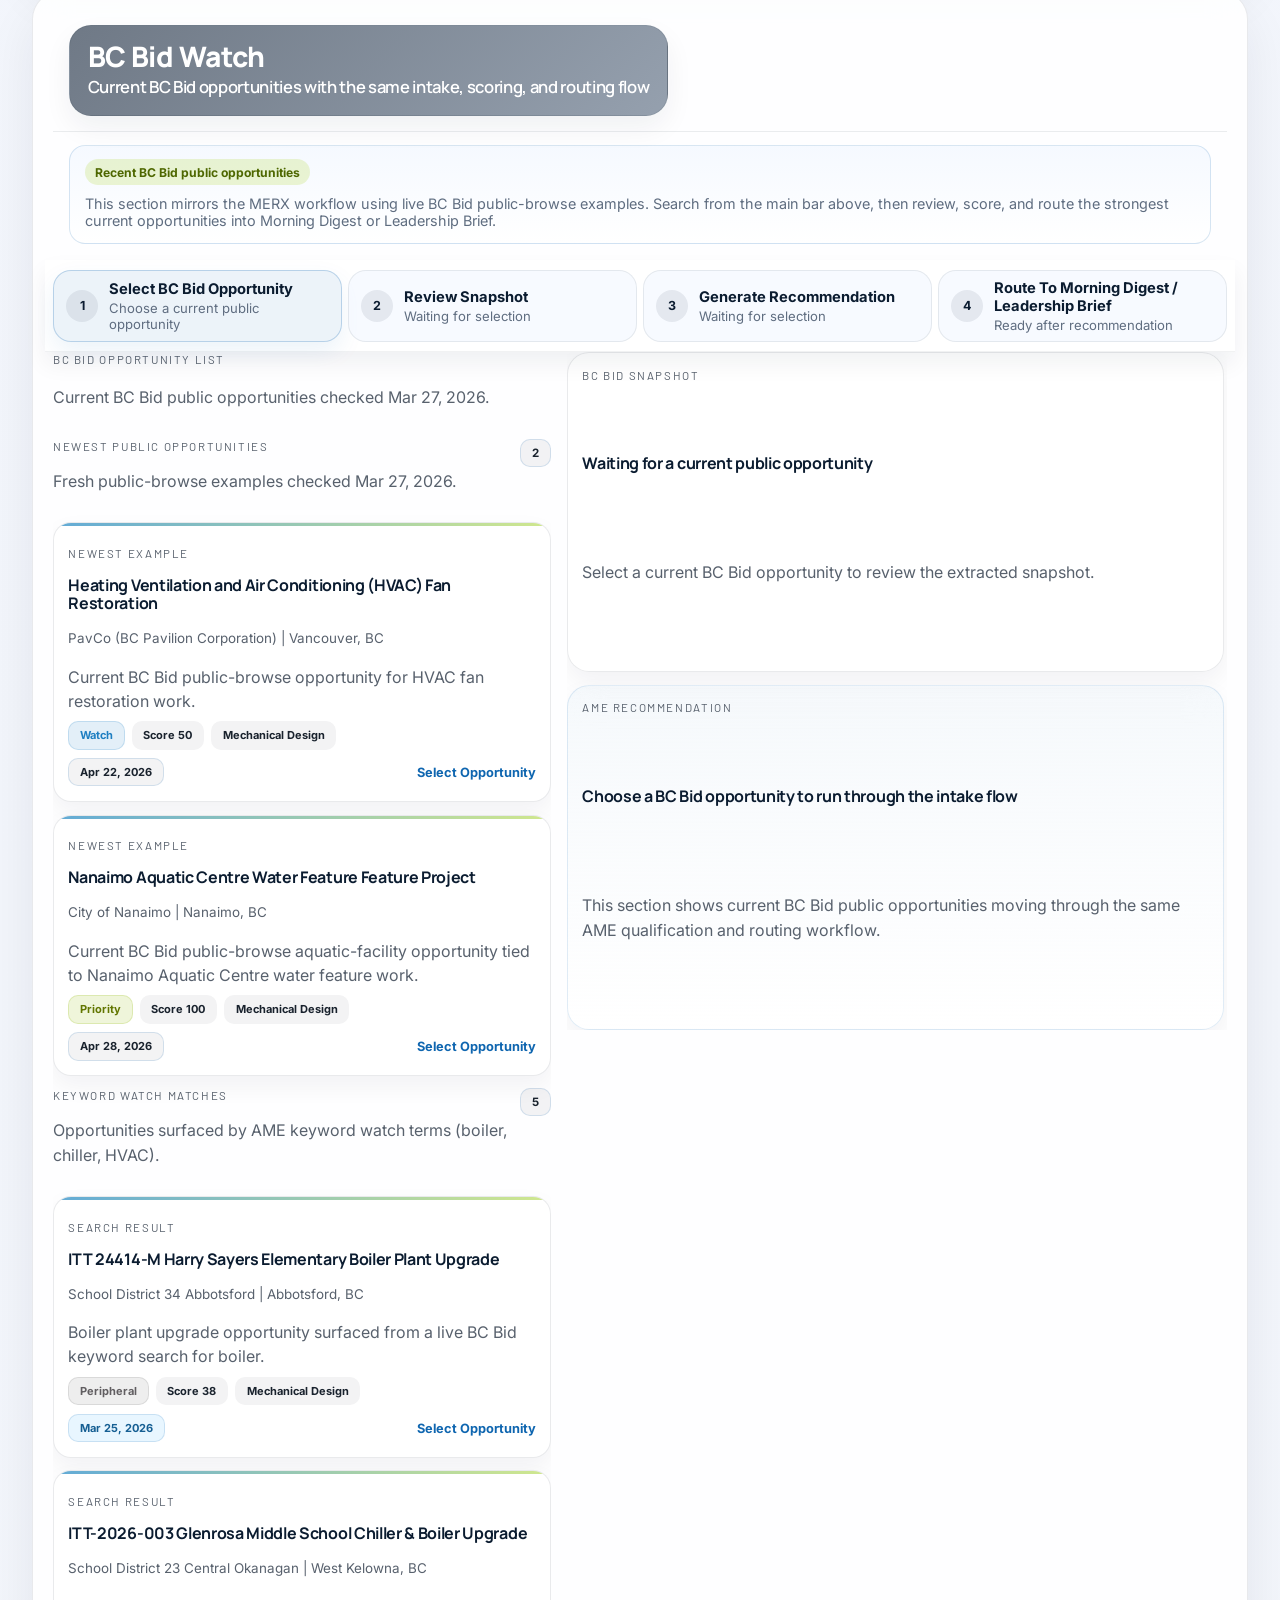
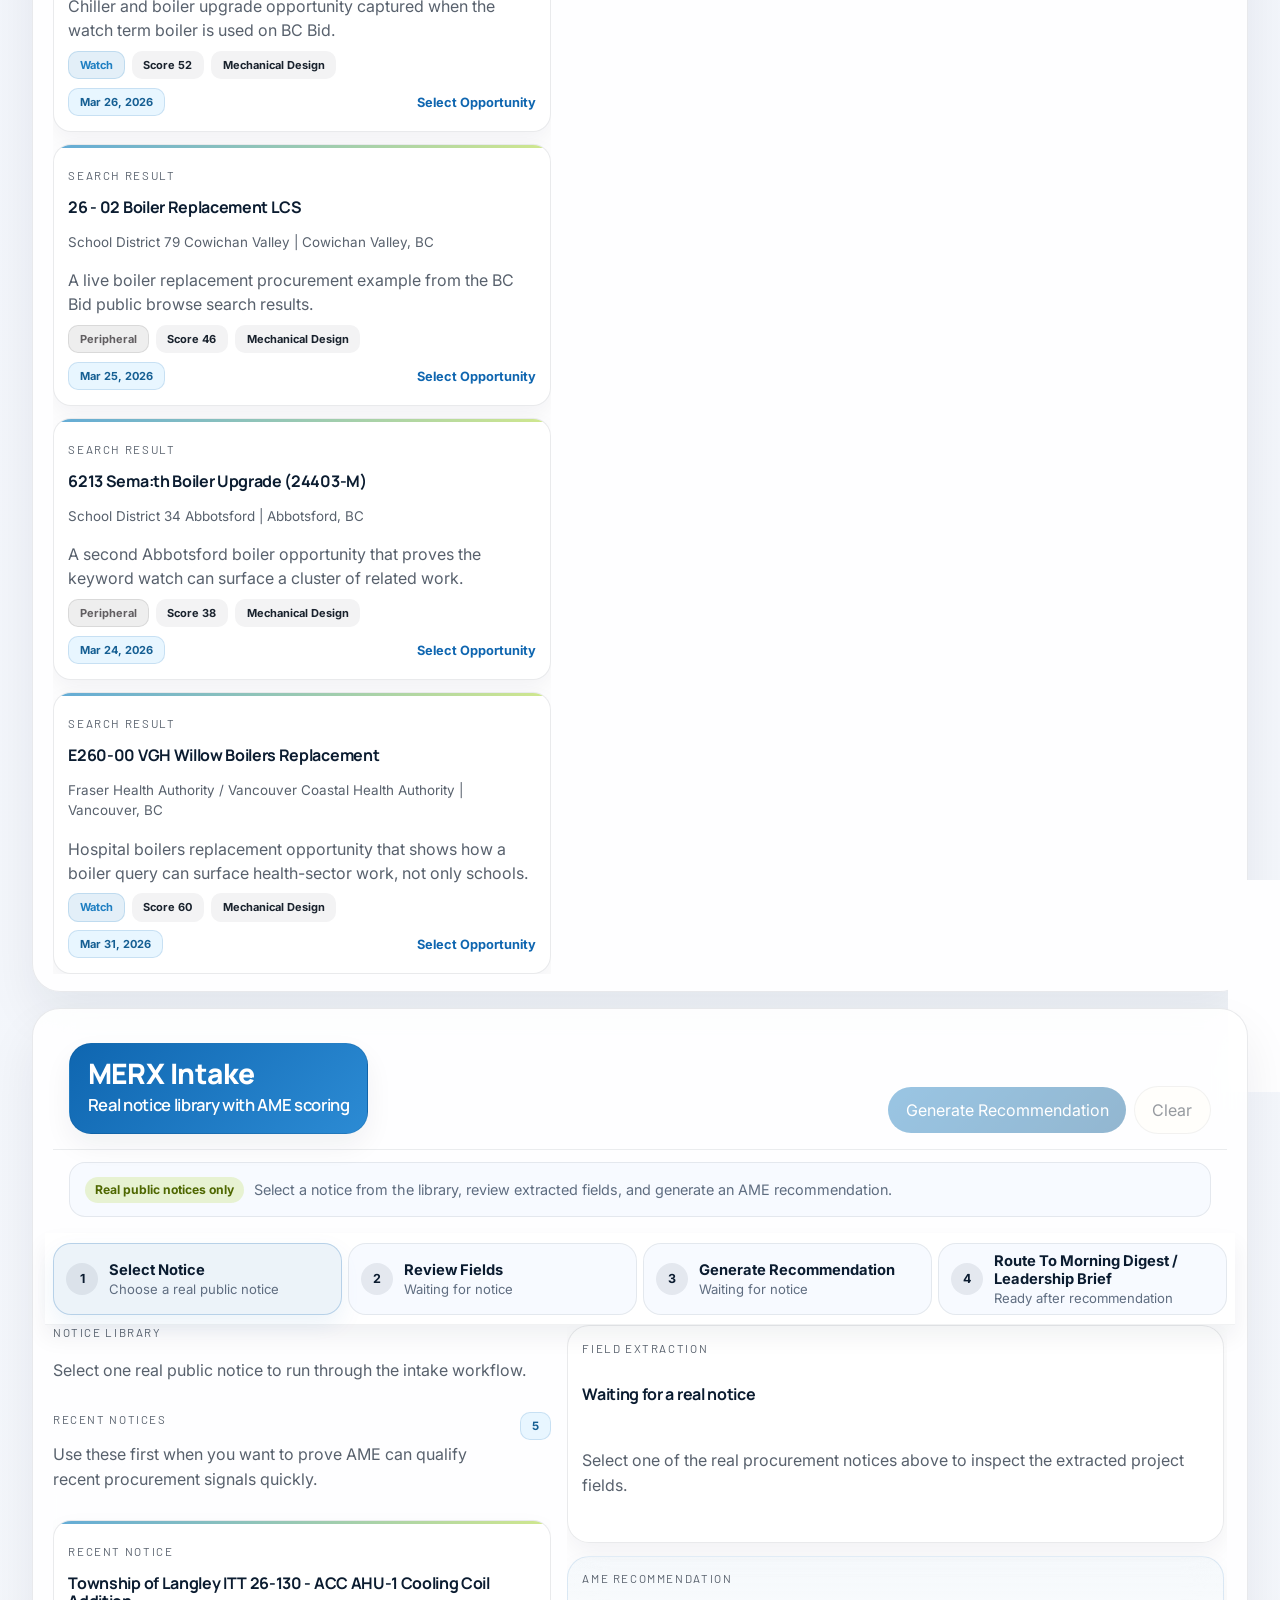
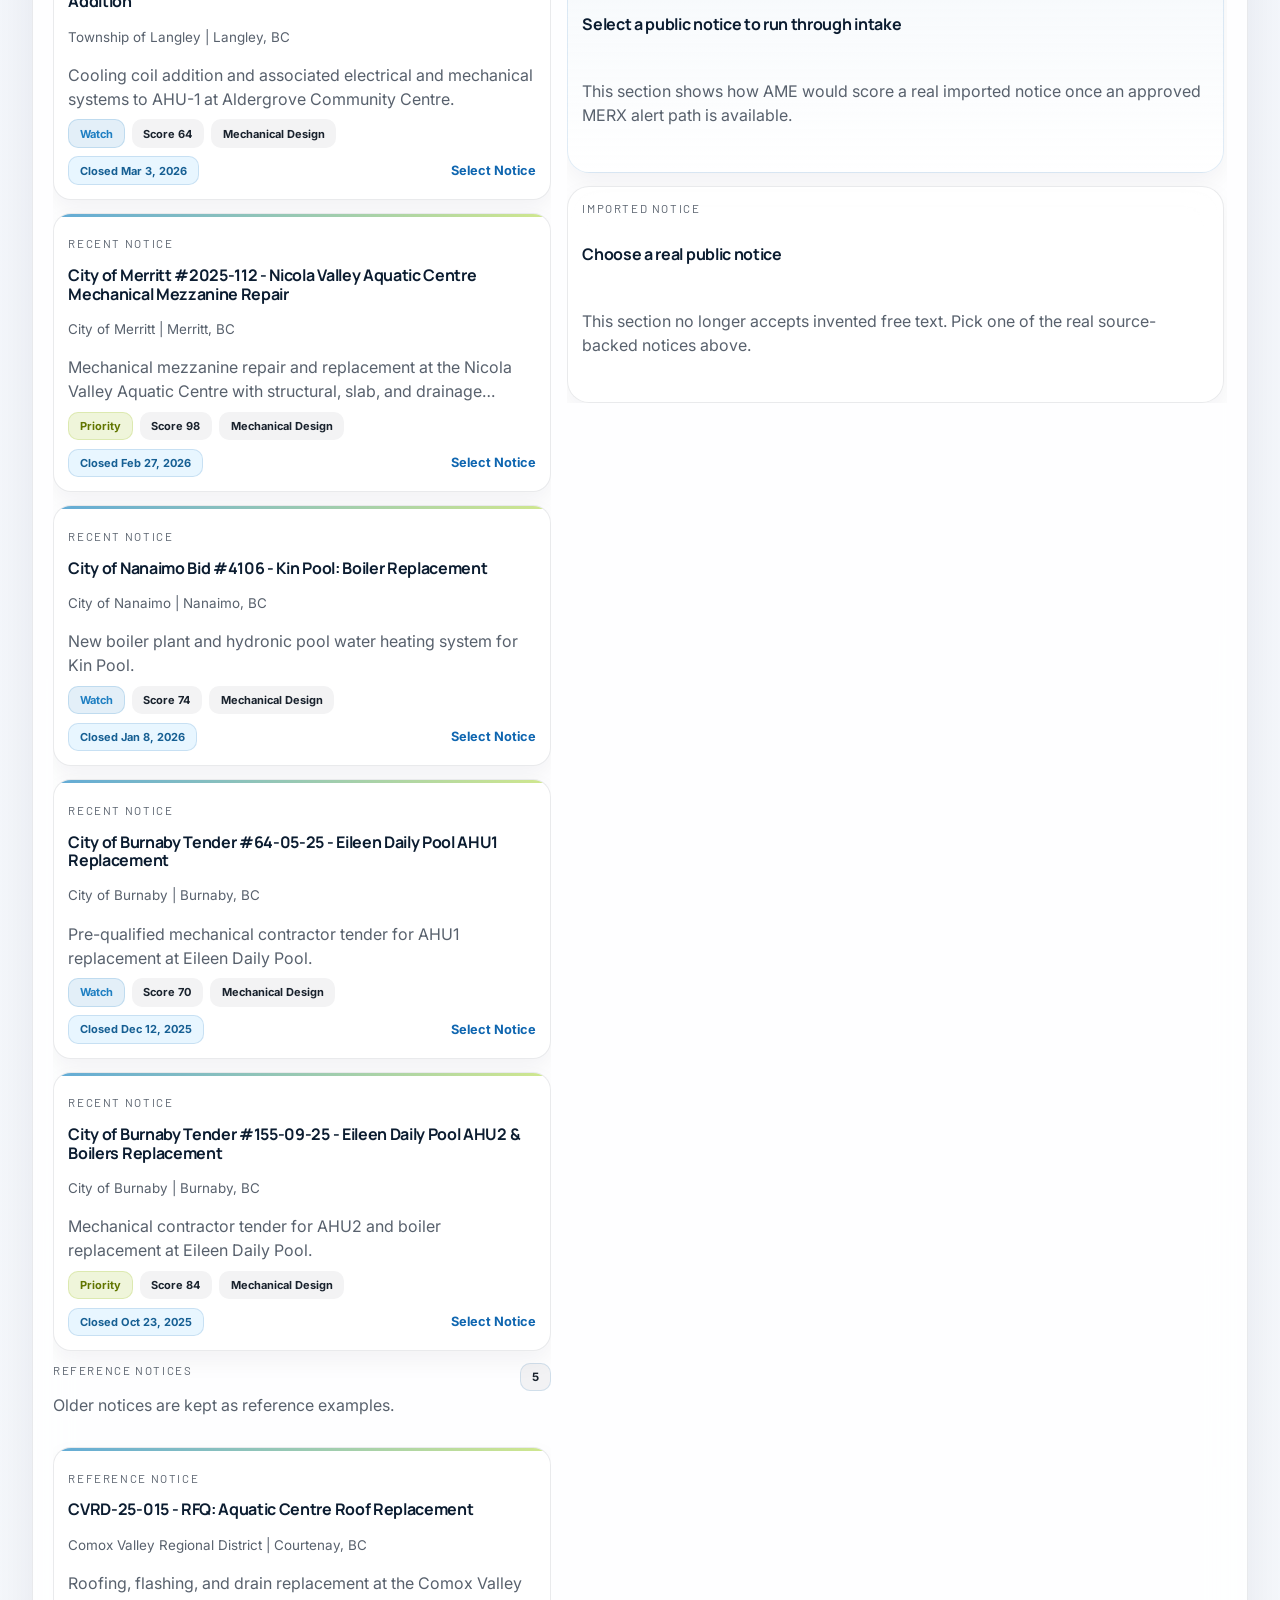
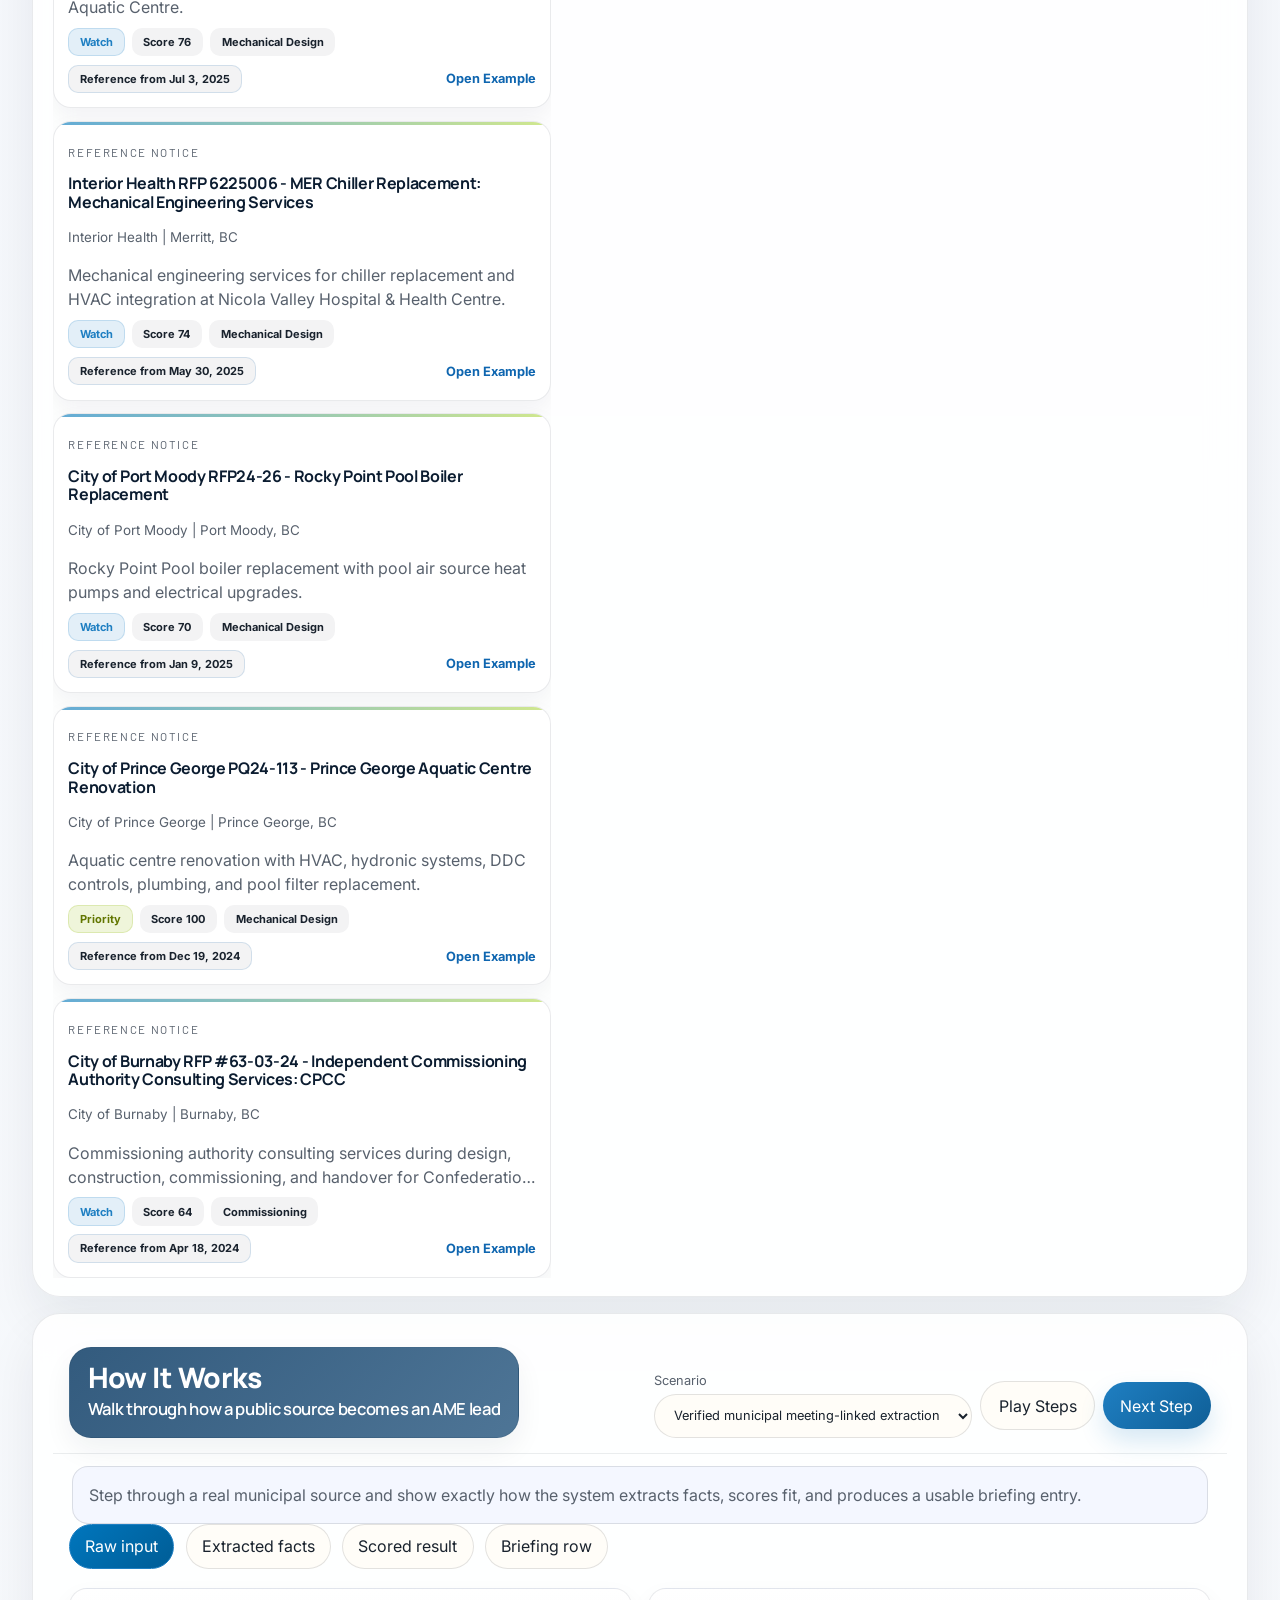
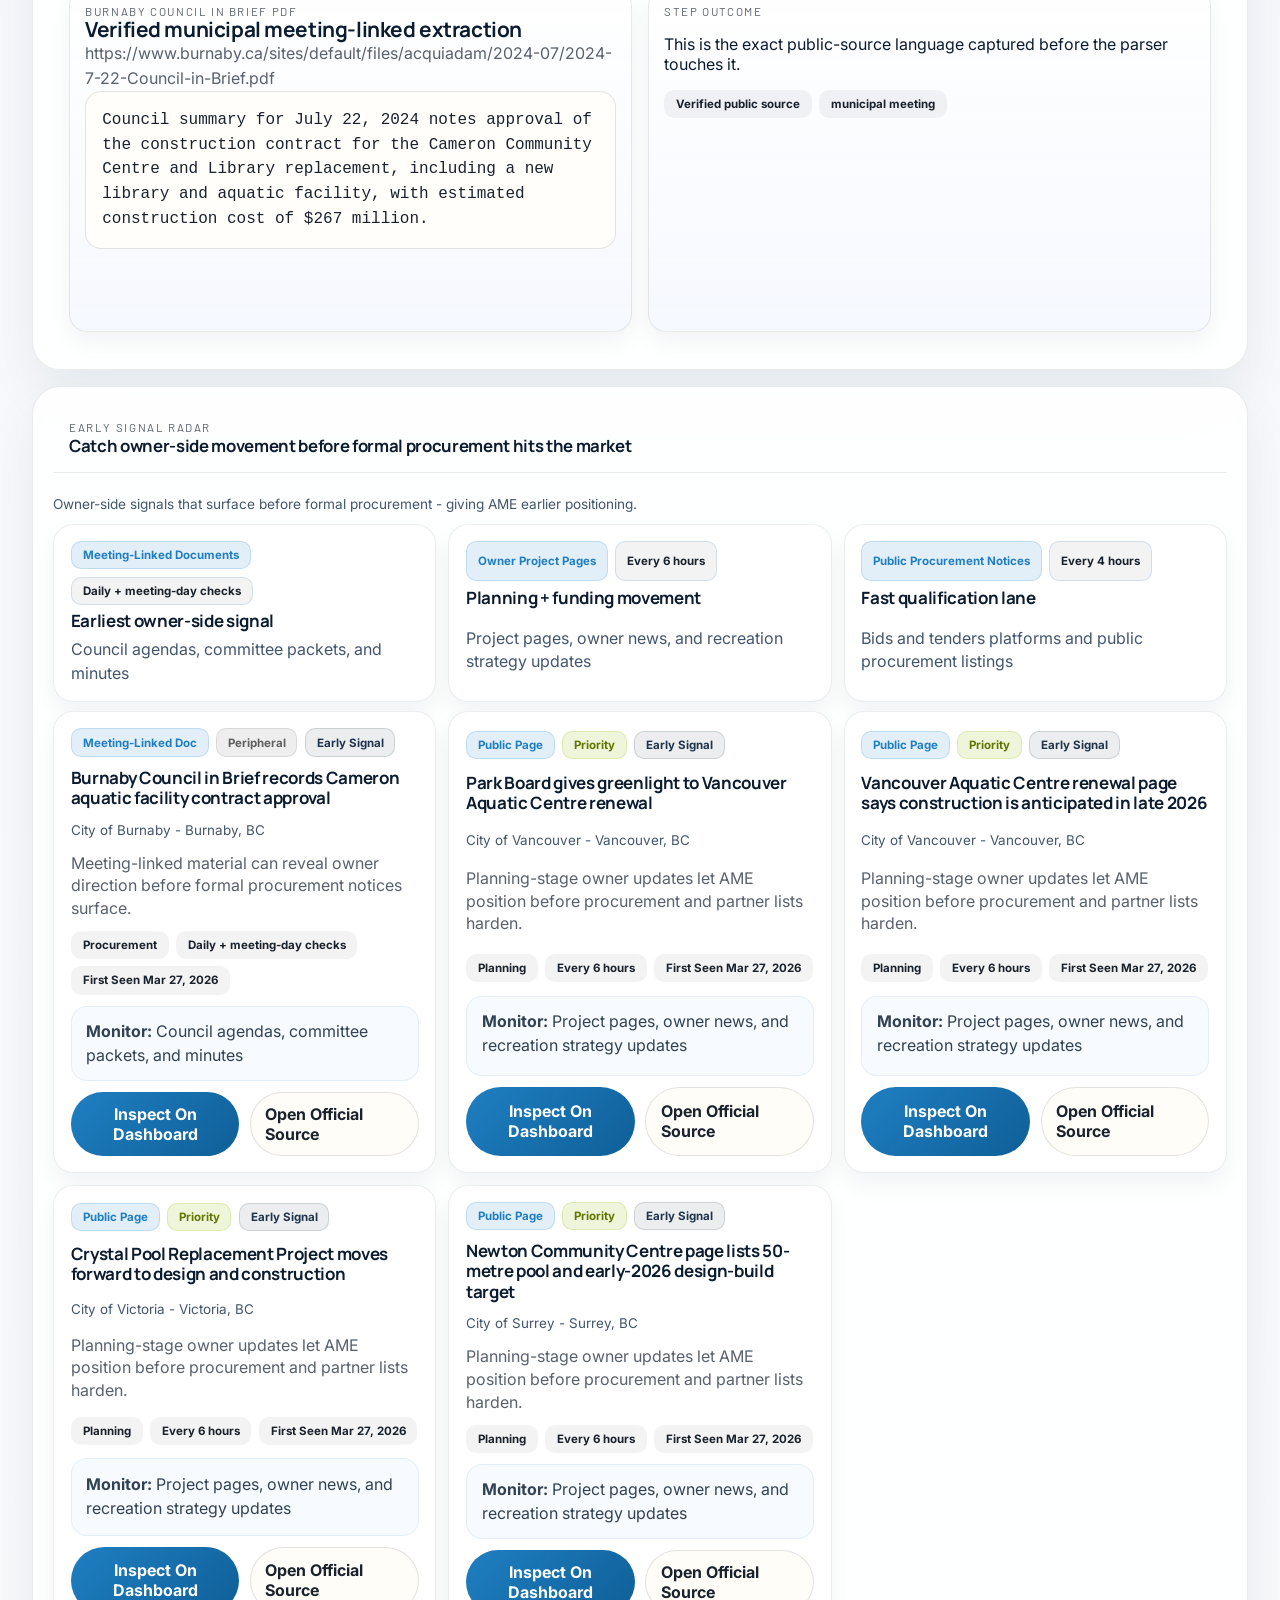
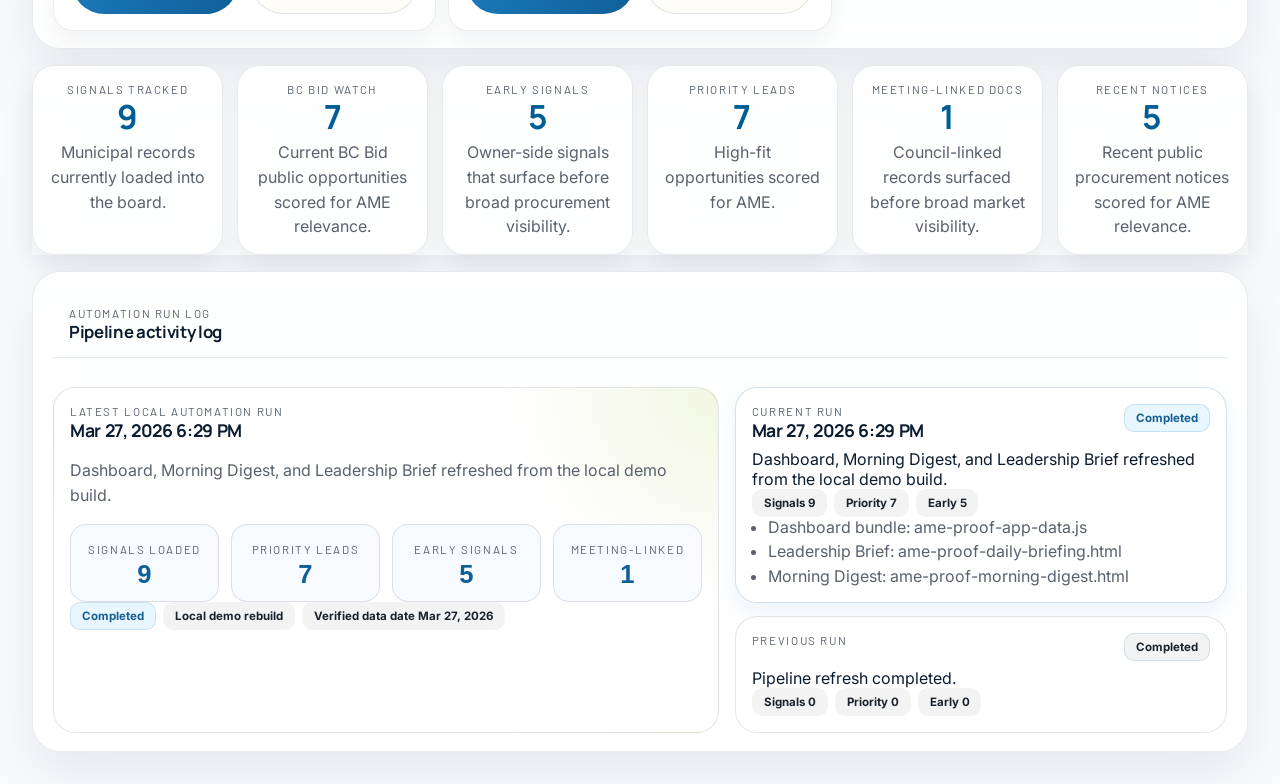
==== commit 4f03e353: "Revert "Refresh demo from live AME pipeline run" This reverts commit 1bebe8db7d9e381f68b30cc778aac5a" ====
--- a/index.html
+++ b/index.html
@@ -1,4 +1,4 @@
-﻿<!doctype html>
+<!doctype html>
 <html lang="en">
 <head>
   <meta charset="UTF-8" />
@@ -249,9 +249,7 @@
     </main>
   </div>
 
-  <script src="data/ame-proof-app-data.js?v=20260411-211543"></script>
+  <script src="data/ame-proof-app-data.js?v=20260327-05"></script>
   <script src="script.js?v=20260327-05"></script>
 </body>
 </html>
-
-
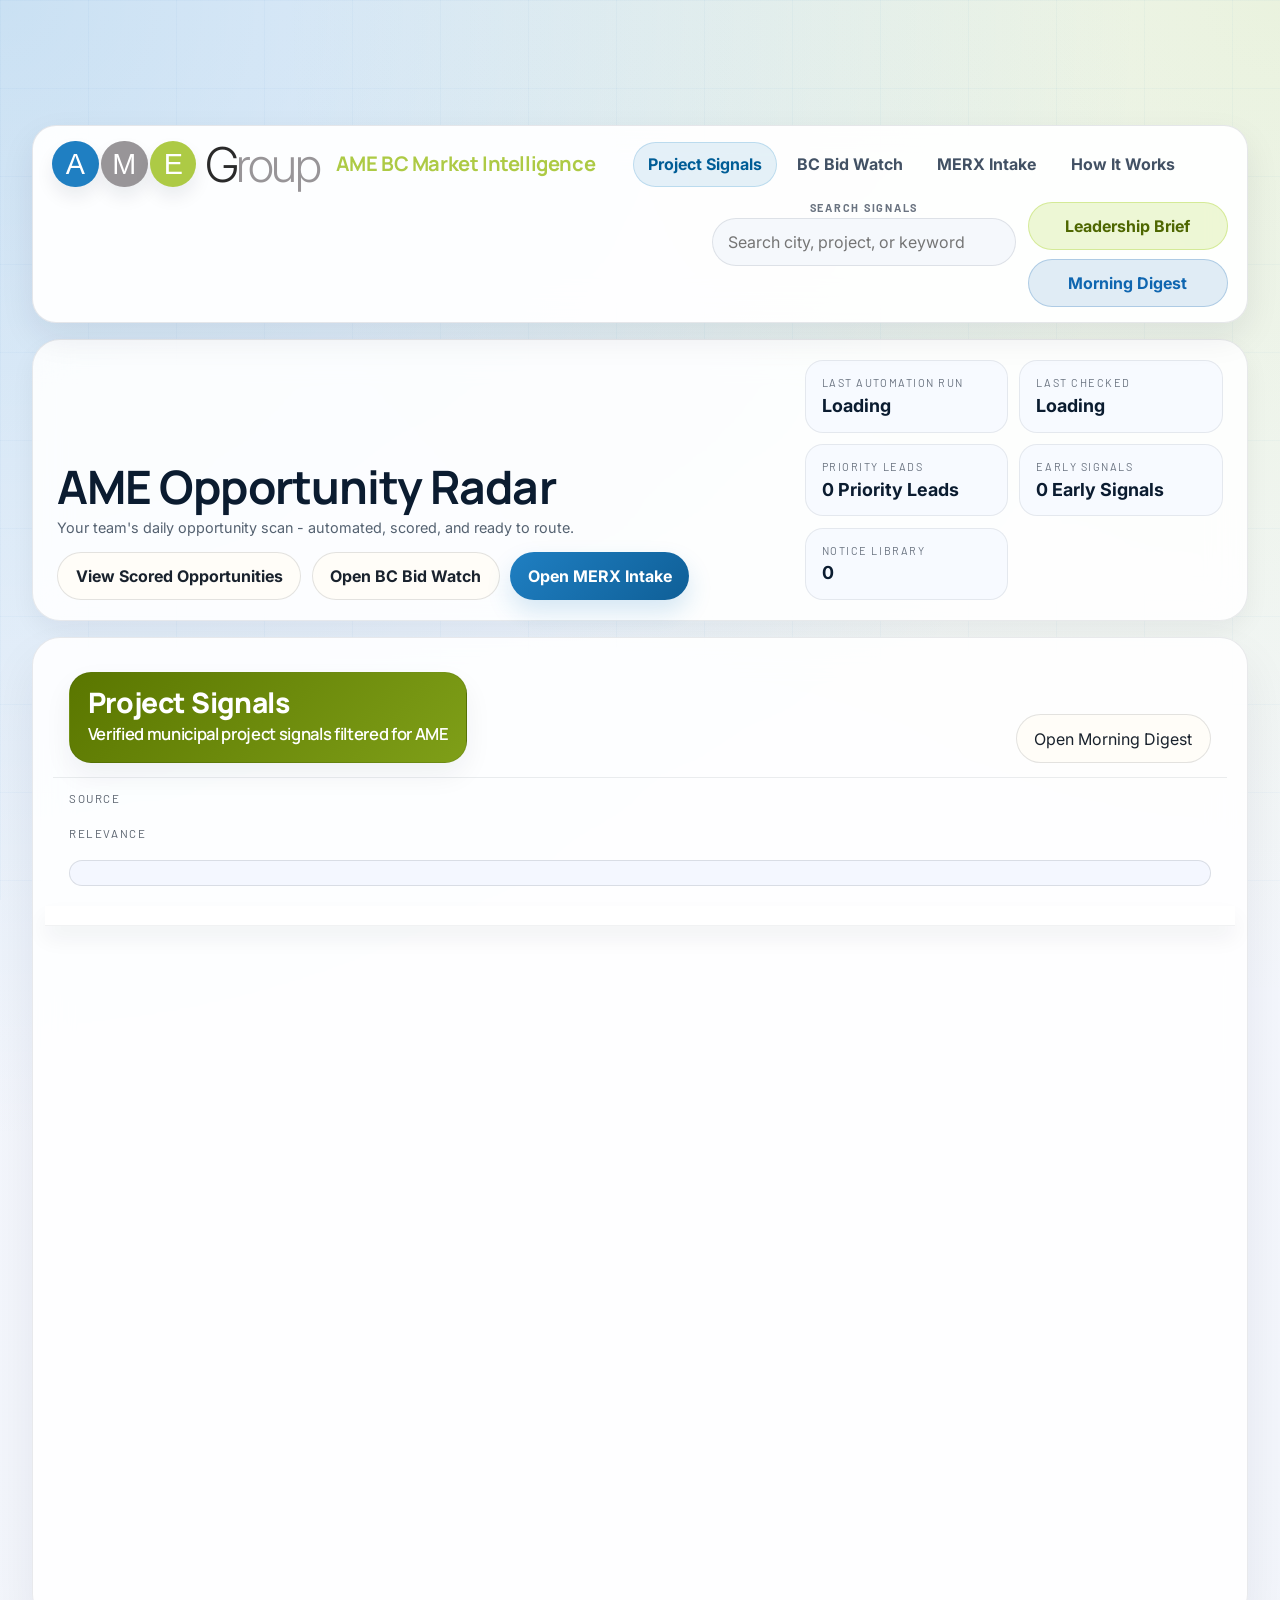
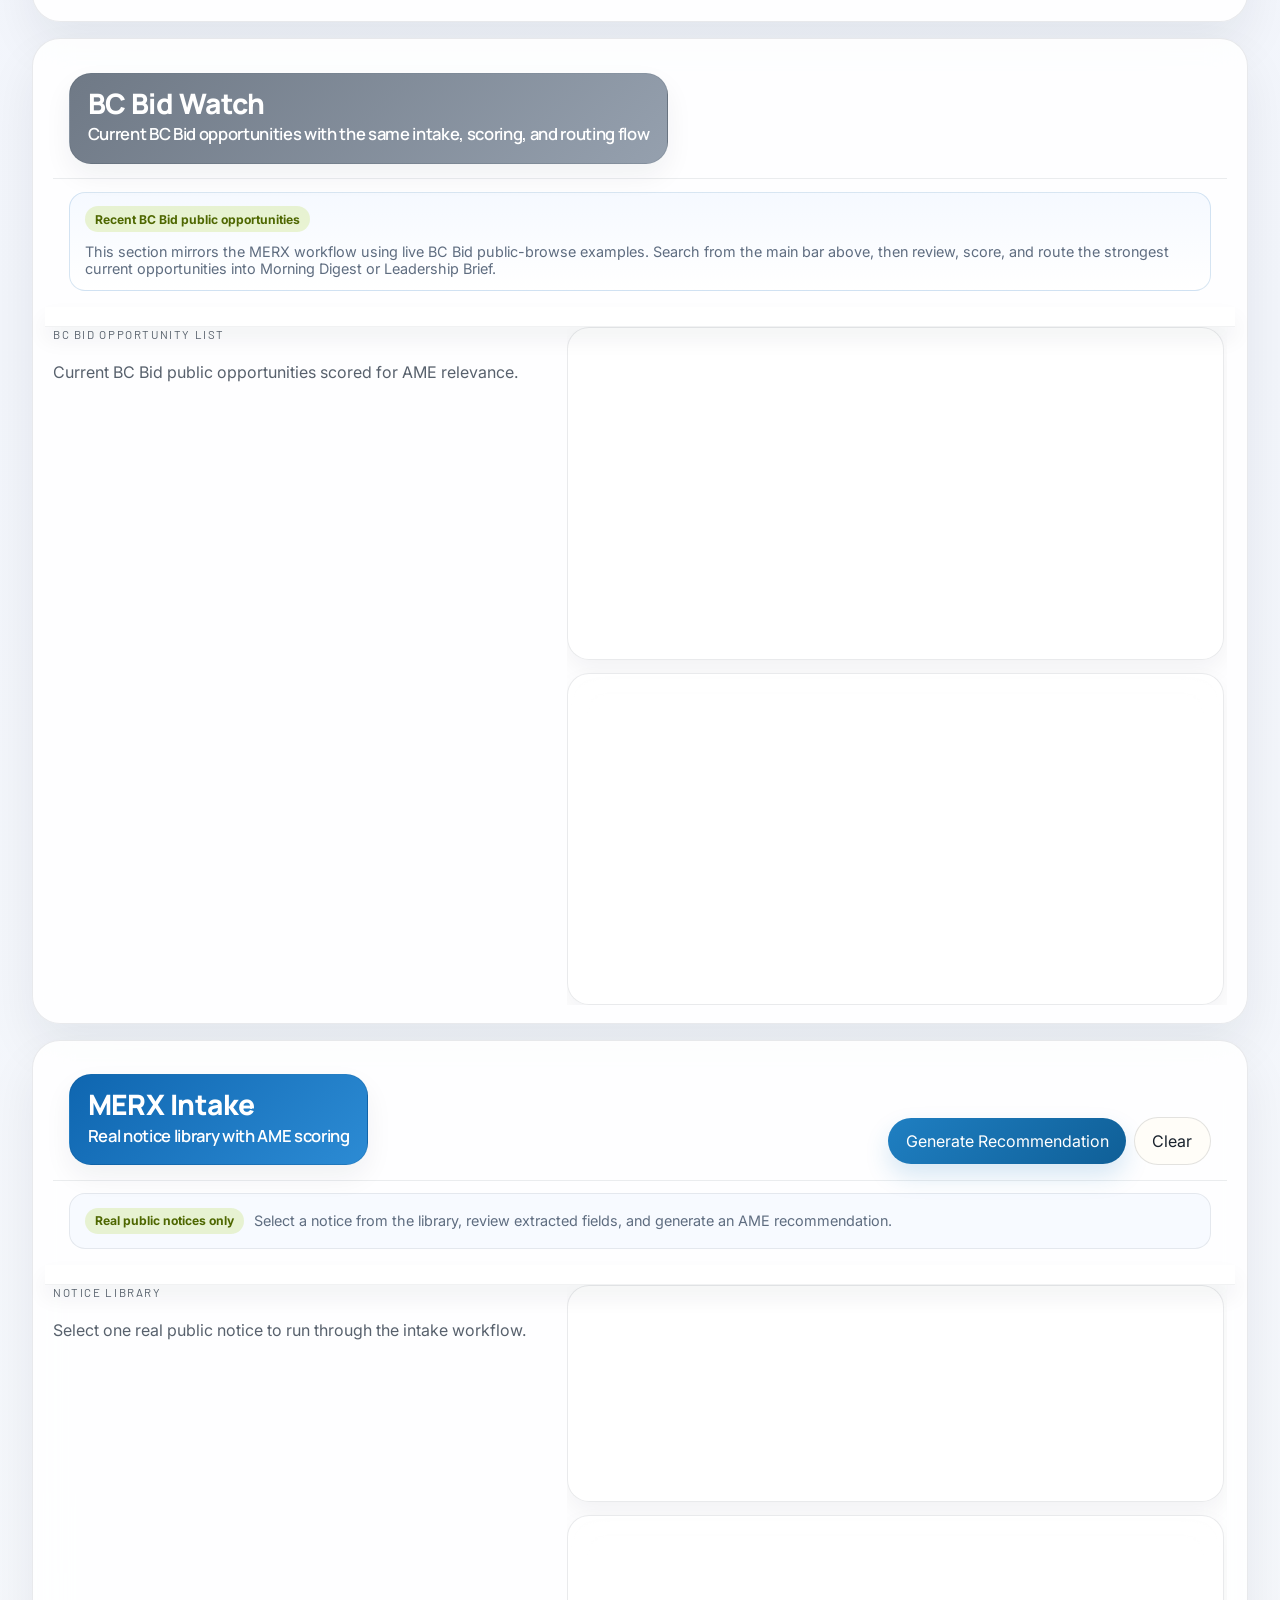
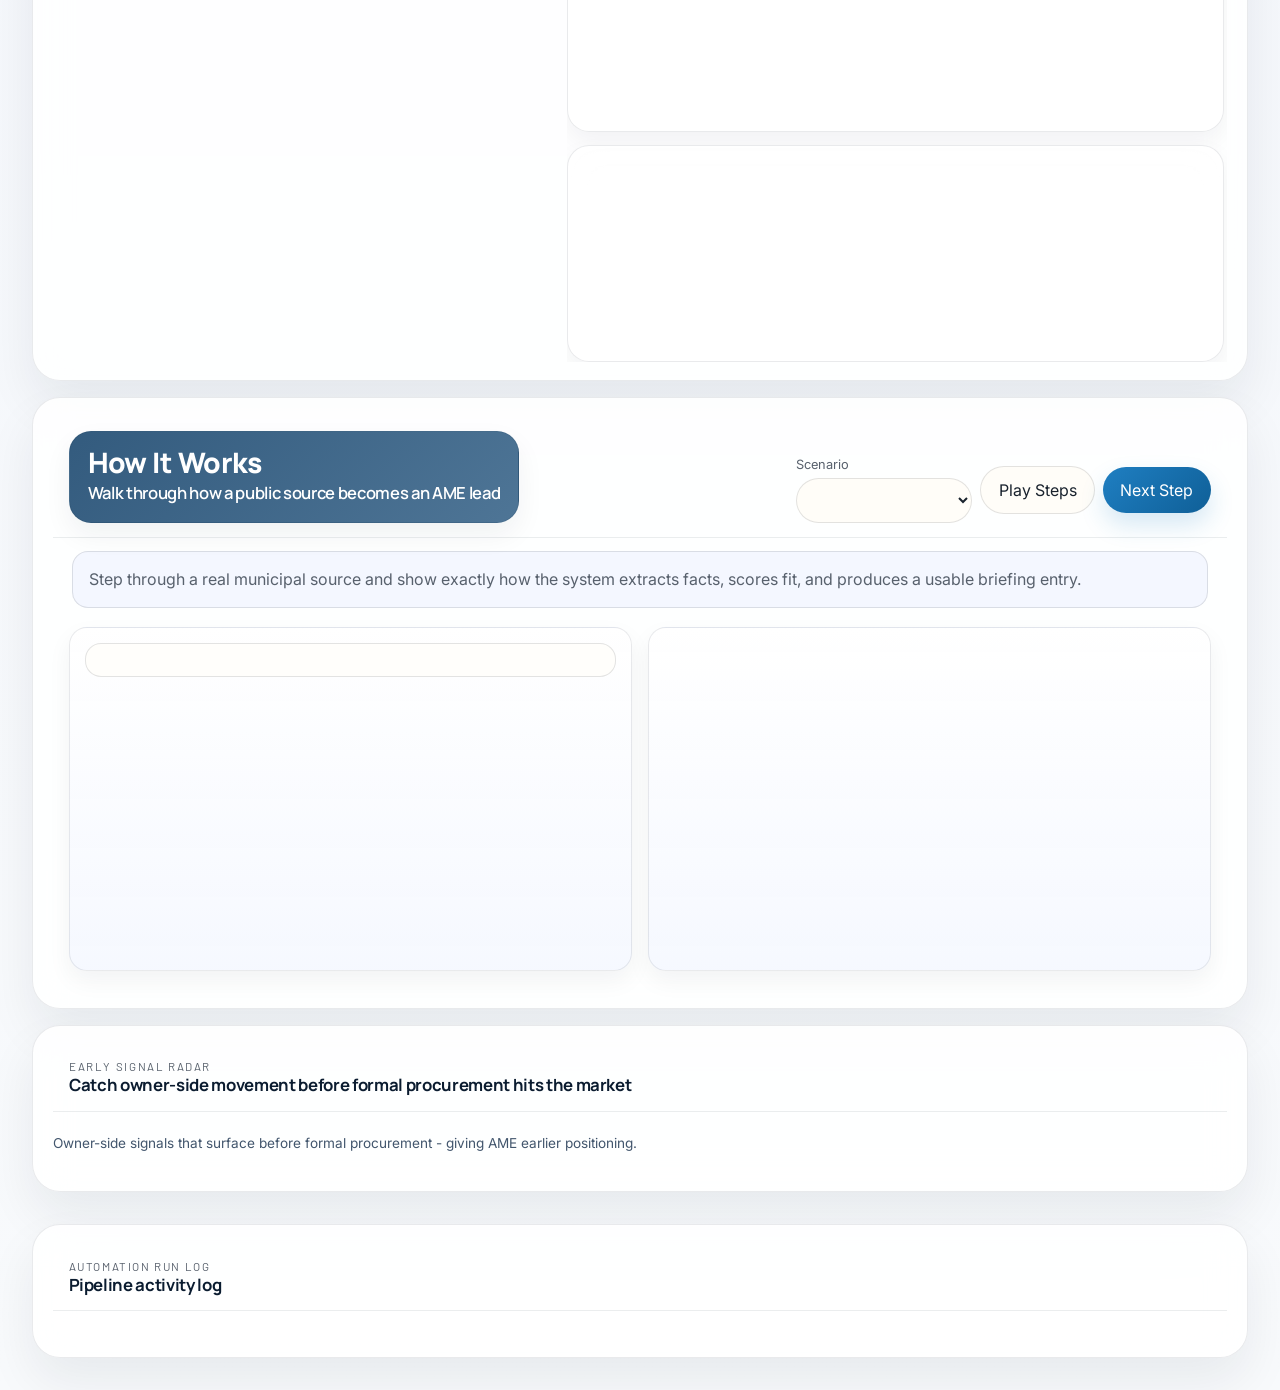
==== commit ef559bdf: "Revert "Refresh demo from live AME pipeline run" This reverts commit 605776e55b797a7b9dec4314f835609" ====
--- a/index.html
+++ b/index.html
@@ -1,4 +1,4 @@
-<!doctype html>
+﻿<!doctype html>
 <html lang="en">
 <head>
   <meta charset="UTF-8" />
@@ -249,7 +249,8 @@
     </main>
   </div>
 
-  <script src="data/ame-proof-app-data.js?v=20260327-05"></script>
+  <script src="data/ame-proof-app-data.js?v=20260411-211141"></script>
   <script src="script.js?v=20260327-05"></script>
 </body>
 </html>
+
